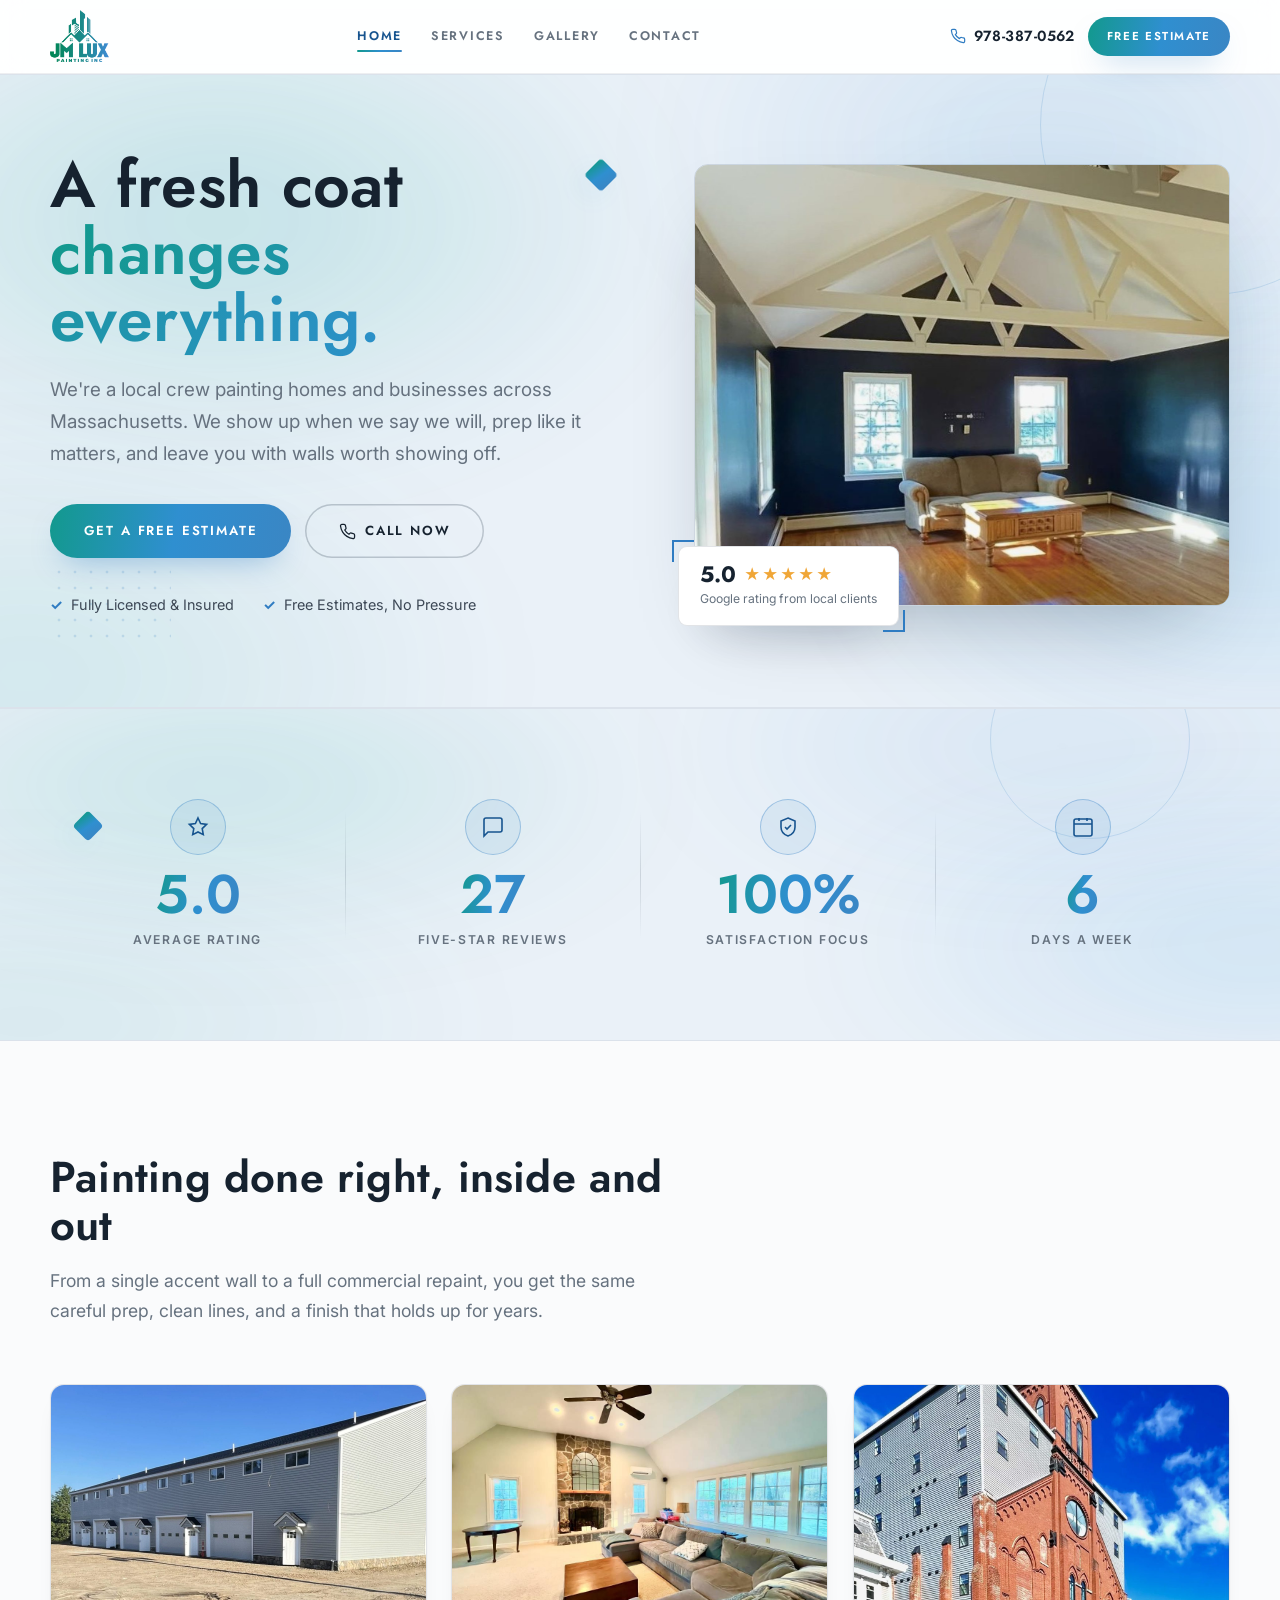
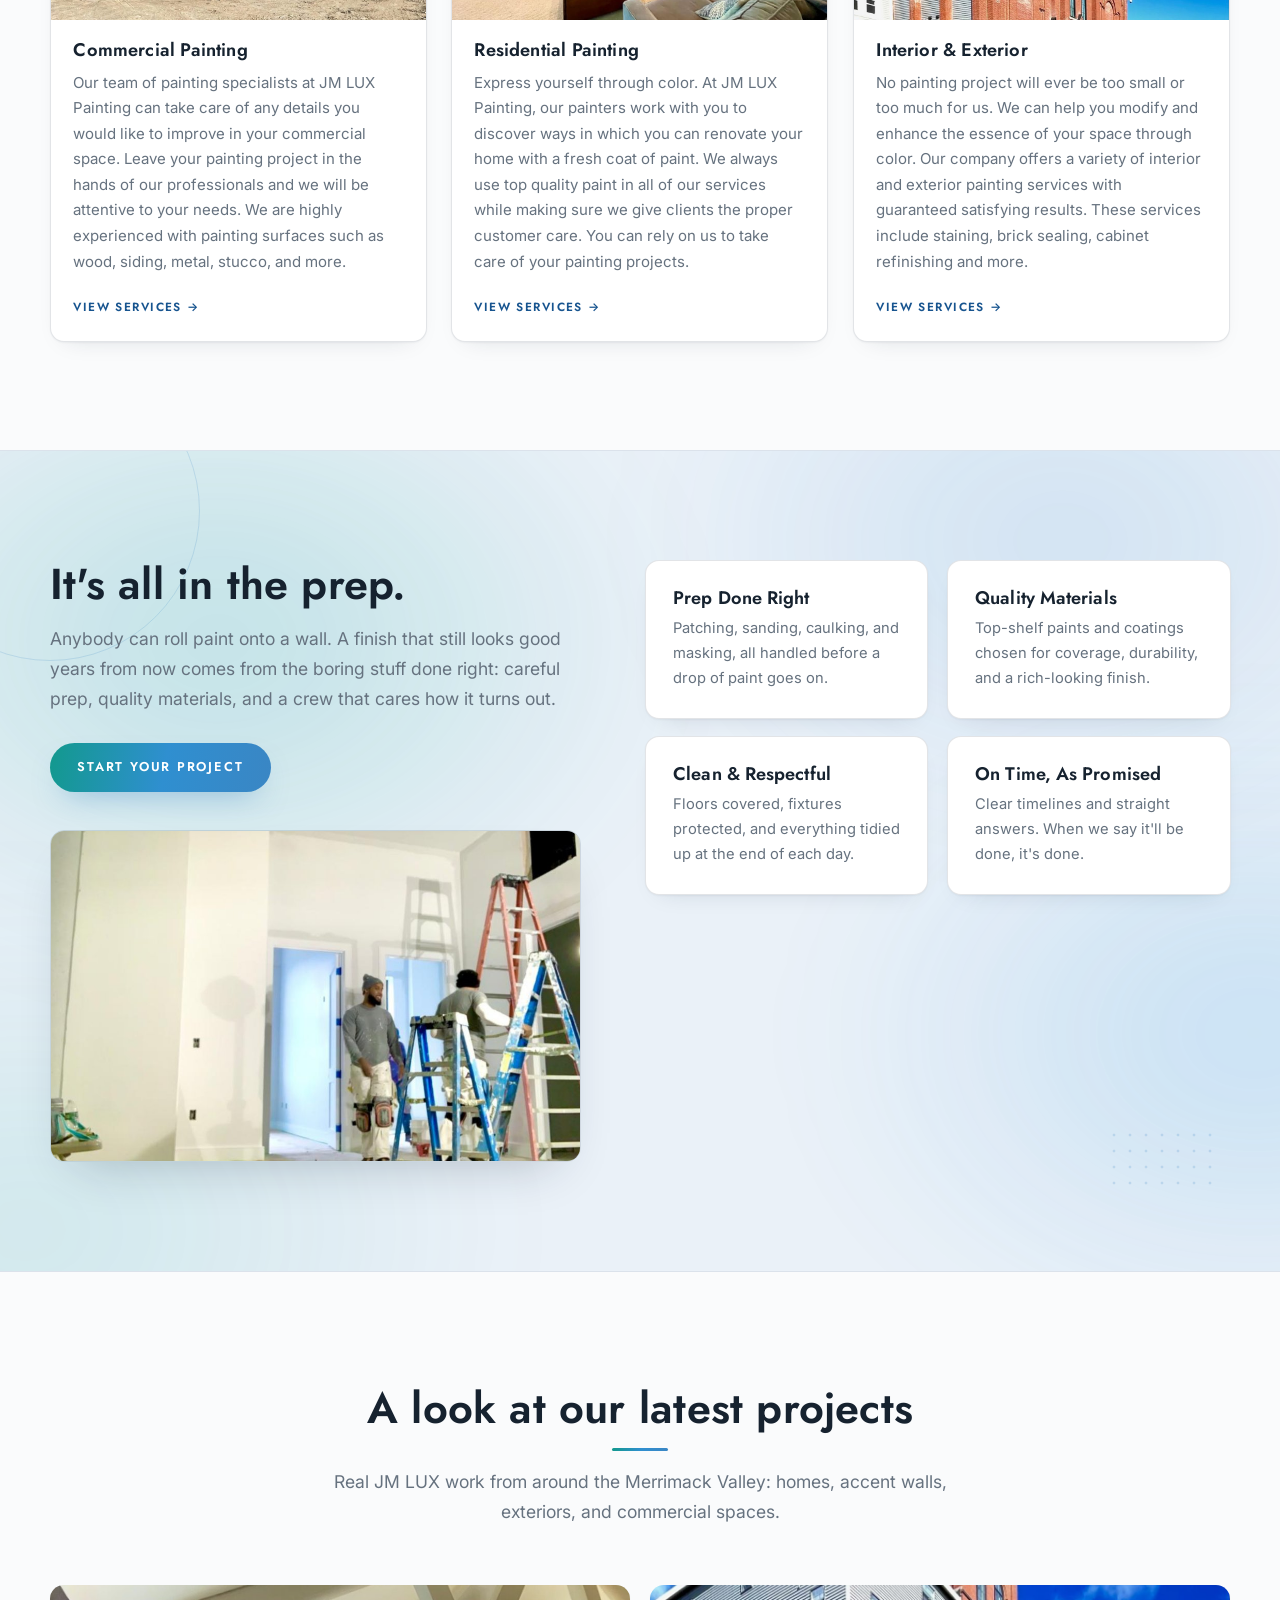
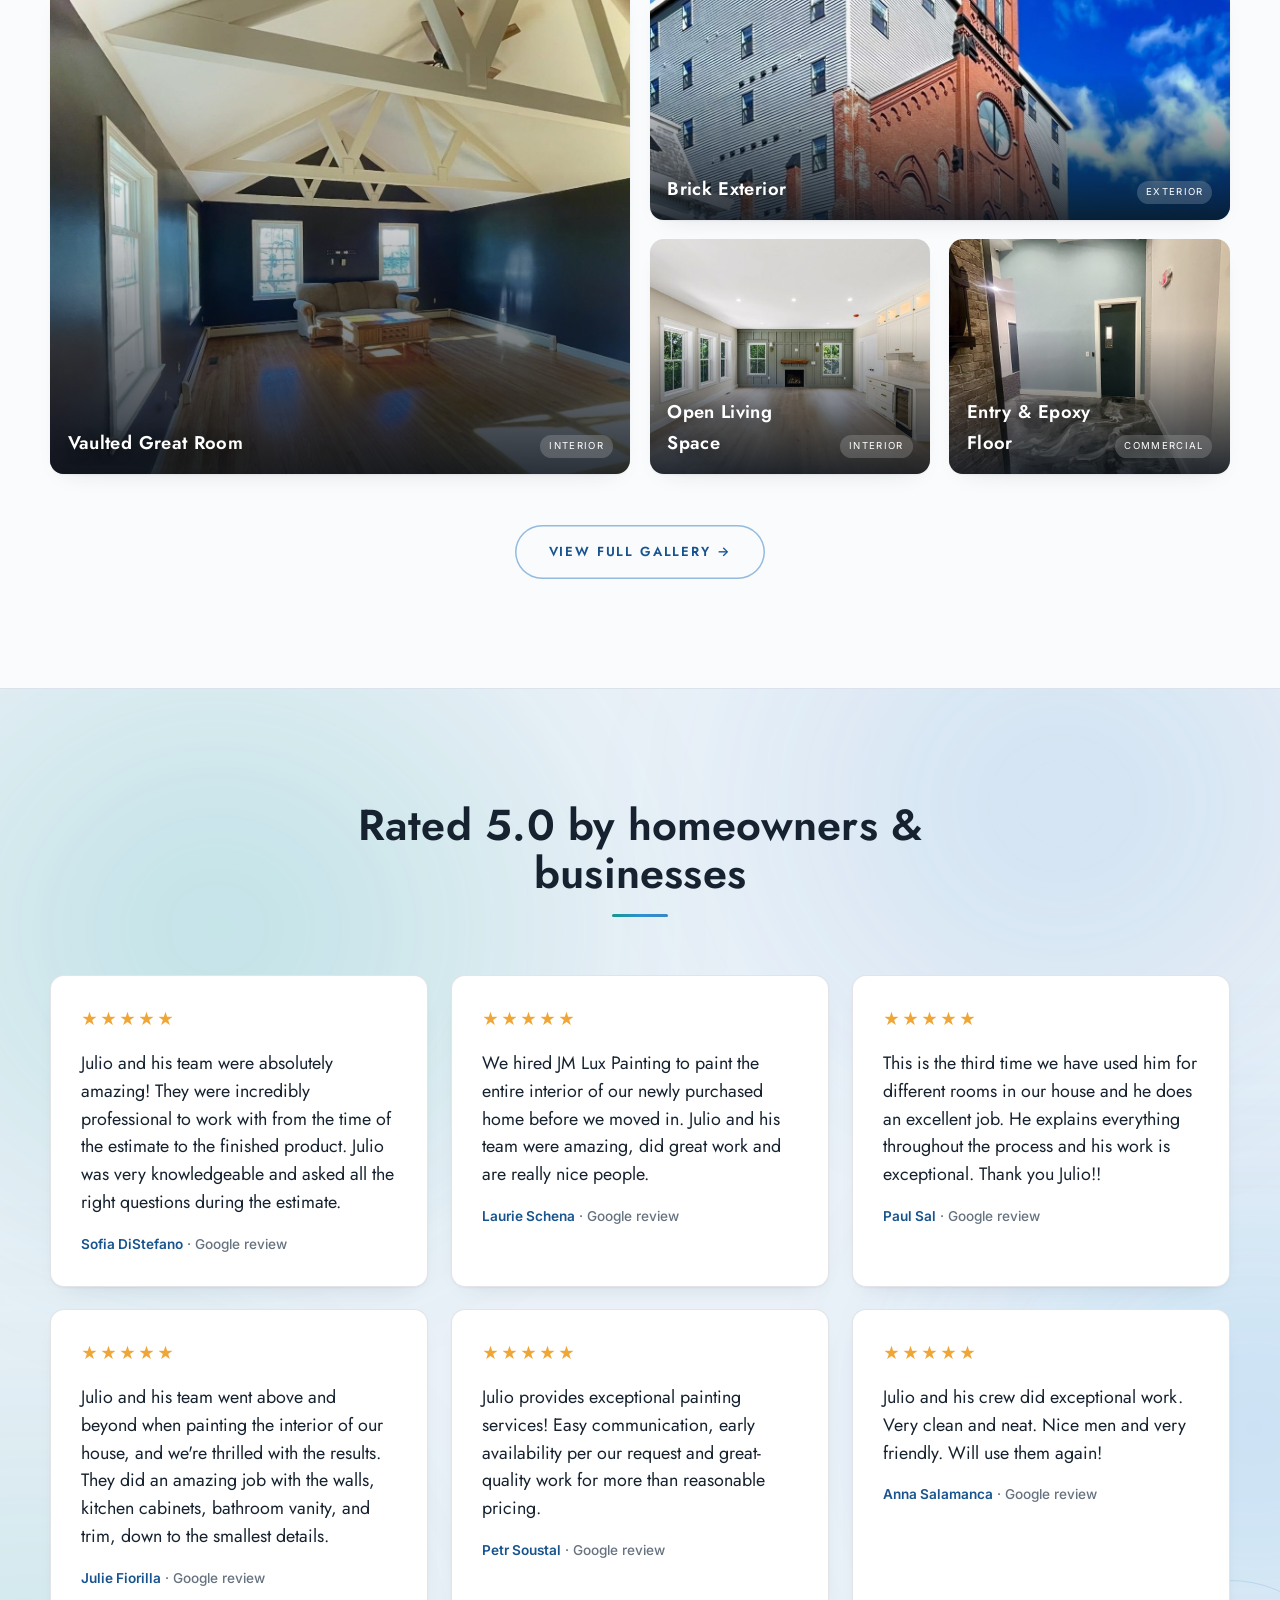
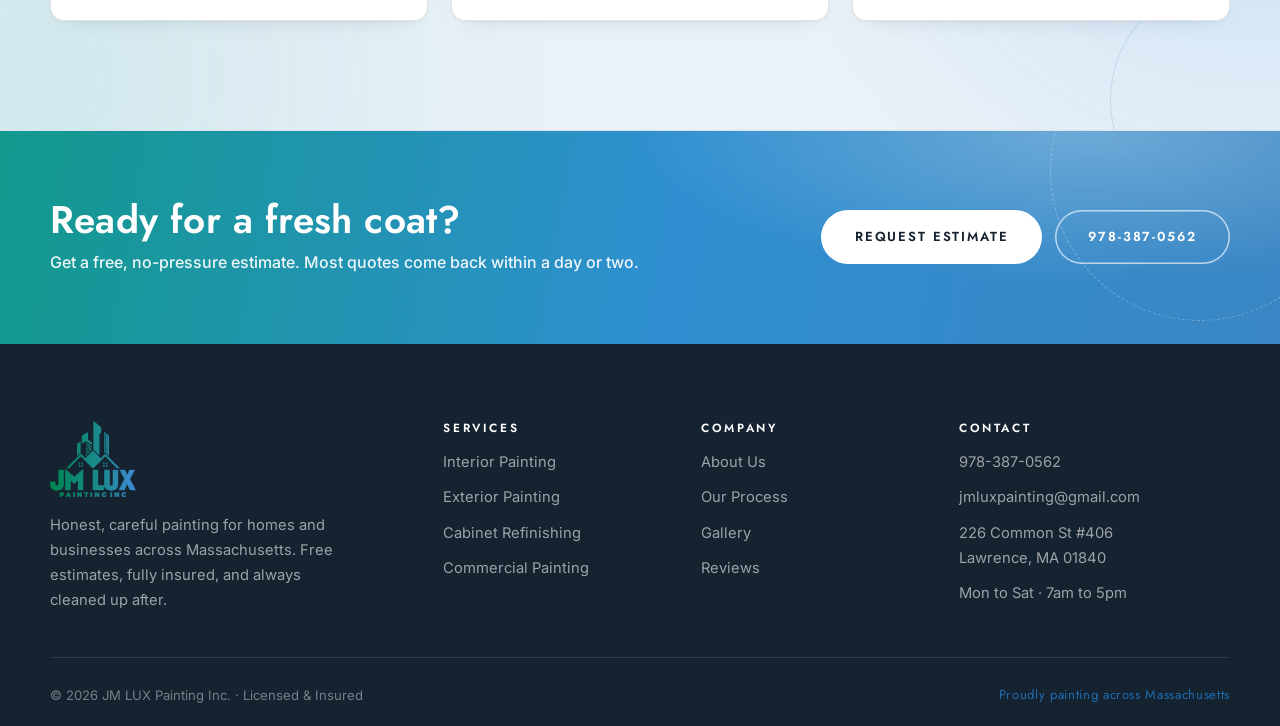
==== index.html @ 8aa1d988 "Polish contact page; round out fields and info Restructure the contact block into a centered section" ====
<!DOCTYPE html>
<html lang="en">
<head>
  <meta charset="UTF-8" />
  <meta name="viewport" content="width=device-width, initial-scale=1.0" />
  <meta name="theme-color" content="#ffffff" />
  <title>JM LUX Painting Inc. | Interior &amp; Exterior Painting in Lawrence, MA</title>
  <meta name="description" content="Interior and exterior painting for homes and businesses across Massachusetts. Careful prep, clean lines, and a finish that lasts. Free estimates: call 978-387-0562." />

  <meta property="og:type" content="website" />
  <meta property="og:title" content="JM LUX Painting Inc. | Painting Done Right, Every Time" />
  <meta property="og:description" content="Residential and commercial painting across Massachusetts. Free estimates, fully insured, and a crew that treats your place like its own." />
  <meta property="og:image" content="assets/img/hero.jpg" />
  <meta property="og:locale" content="en_US" />

  <link rel="icon" href="assets/img/favicon.svg" type="image/svg+xml" />
  <link rel="preconnect" href="https://fonts.googleapis.com" />
  <link rel="preconnect" href="https://fonts.gstatic.com" crossorigin />
  <link href="https://fonts.googleapis.com/css2?family=Jost:ital,wght@0,400;0,500;0,600;0,700;1,500&family=Inter:wght@400;500;600;700&display=swap" rel="stylesheet" />
  <link rel="stylesheet" href="assets/css/styles.css?v=13" />

  <script type="application/ld+json">
  {
    "@context": "https://schema.org",
    "@type": "HousePainter",
    "name": "JM LUX Painting Inc.",
    "image": "https://www.jmluxpainting.com/assets/img/logo.png",
    "telephone": "+1-978-387-0562",
    "email": "jmluxpainting@gmail.com",
    "priceRange": "$$",
    "url": "https://www.jmluxpainting.com/",
    "address": { "@type": "PostalAddress", "streetAddress": "226 Common St #406", "addressLocality": "Lawrence", "addressRegion": "MA", "postalCode": "01840", "addressCountry": "US" },
    "areaServed": { "@type": "State", "name": "Massachusetts" },
    "openingHoursSpecification": [{ "@type": "OpeningHoursSpecification", "dayOfWeek": ["Monday","Tuesday","Wednesday","Thursday","Friday","Saturday"], "opens": "07:00", "closes": "17:00" }],
    "aggregateRating": { "@type": "AggregateRating", "ratingValue": "5.0", "reviewCount": "27" }
  }
  </script>
</head>
<body>
  <a class="skip-link" href="#main">Skip to content</a>


  <!-- ============ HEADER ============ -->
  <header class="site-header" id="top" data-header>
    <div class="container header-inner">
      <a class="brand" href="index.html" aria-label="JM LUX Painting, home">
        <img class="brand-logo" src="assets/img/logo.png" alt="JM LUX Painting Inc. logo" width="884" height="783" />
      </a>

      <nav class="nav" aria-label="Primary">
        <ul class="nav-list" data-nav>
          <li><a href="index.html" aria-current="page">Home</a></li>
          <li><a href="services.html">Services</a></li>
          <li><a href="gallery.html">Gallery</a></li>
          <li><a href="contact.html">Contact</a></li>
        </ul>
      </nav>

      <div class="header-actions">
        <a class="phone-link" href="tel:+19783870562">
          <svg viewBox="0 0 24 24" fill="none" stroke="currentColor" stroke-width="1.8" aria-hidden="true"><path d="M22 16.92v3a2 2 0 0 1-2.18 2 19.79 19.79 0 0 1-8.63-3.07 19.5 19.5 0 0 1-6-6 19.79 19.79 0 0 1-3.07-8.67A2 2 0 0 1 4.11 2h3a2 2 0 0 1 2 1.72c.13.96.36 1.9.7 2.81a2 2 0 0 1-.45 2.11L8.09 9.91a16 16 0 0 0 6 6l1.27-1.27a2 2 0 0 1 2.11-.45c.9.34 1.85.57 2.81.7A2 2 0 0 1 22 16.92z"/></svg>
          <span>978-387-0562</span>
        </a>
        <a class="btn btn-gold btn-sm header-cta" href="contact.html">Free Estimate</a>
        <button class="nav-toggle" data-nav-toggle aria-label="Open menu" aria-expanded="false" aria-controls="mobile-nav">
          <span></span><span></span><span></span>
        </button>
      </div>
    </div>
  </header>

  <div class="mobile-nav" id="mobile-nav" data-mobile-nav hidden>
    <ul>
      <li><a href="index.html" aria-current="page">Home</a></li>
      <li><a href="services.html">Services</a></li>
      <li><a href="gallery.html">Gallery</a></li>
      <li><a href="contact.html">Contact</a></li>
    </ul>
    <a class="btn btn-gold" href="contact.html">Get a Free Estimate</a>
    <a class="phone-link phone-link--lg" href="tel:+19783870562">Call 978-387-0562</a>
  </div>

  <main id="main">
    <!-- ============ HERO ============ -->
    <section class="hero section--ink">
      <span class="geo geo--ring anim-spin" style="width:340px;height:340px;top:-120px;right:-100px" aria-hidden="true"></span>
      <span class="geo geo--diamond anim-floatd" style="width:24px;height:24px;left:46%;top:14%" aria-hidden="true"></span>
      <span class="geo geo--dots anim-float" style="width:120px;height:80px;left:4%;bottom:10%" aria-hidden="true"></span>
      <div class="container">
        <div class="hero-grid">
          <div class="hero-copy">
            <h1 class="hero-title reveal" data-reveal>A fresh coat<br /><span class="accent">changes everything.</span></h1>
            <p class="hero-lead reveal" data-reveal>
              We're a local crew painting homes and businesses across Massachusetts.
              We show up when we say we will, prep like it matters, and leave you with
              walls worth showing off.
            </p>
            <div class="hero-cta reveal" data-reveal>
              <a class="btn btn-gold btn-lg" href="contact.html">Get a Free Estimate</a>
              <a class="btn btn-ghost btn-lg" href="tel:+19783870562">
                <svg viewBox="0 0 24 24" fill="none" stroke="currentColor" stroke-width="1.8" aria-hidden="true"><path d="M22 16.92v3a2 2 0 0 1-2.18 2 19.79 19.79 0 0 1-8.63-3.07 19.5 19.5 0 0 1-6-6 19.79 19.79 0 0 1-3.07-8.67A2 2 0 0 1 4.11 2h3a2 2 0 0 1 2 1.72c.13.96.36 1.9.7 2.81a2 2 0 0 1-.45 2.11L8.09 9.91a16 16 0 0 0 6 6l1.27-1.27a2 2 0 0 1 2.11-.45c.9.34 1.85.57 2.81.7A2 2 0 0 1 22 16.92z"/></svg>
                Call Now
              </a>
            </div>
            <ul class="hero-badges reveal" data-reveal>
              <li><span class="check">✓</span> Fully Licensed &amp; Insured</li>
              <li><span class="check">✓</span> Free Estimates, No Pressure</li>
            </ul>
          </div>
          <div class="hero-media reveal" data-reveal>
            <div class="hero-media-frame">
              <img src="assets/img/hero.jpg" alt="Vaulted great room with deep navy walls and a white beamed ceiling painted by JM LUX" fetchpriority="high" />
            </div>
            <div class="hero-rating">
              <strong>5.0 <span class="stars" aria-label="5 out of 5 stars">★★★★★</span></strong>
              <span>Google rating from local clients</span>
            </div>
          </div>
        </div>
      </div>
    </section>


    <!-- ============ STATS ============ -->
    <section class="stats section--ink" aria-label="JM LUX by the numbers">
      <span class="geo geo--ring anim-spin" style="width:200px;height:200px;top:-70px;right:7%" aria-hidden="true"></span>
      <span class="geo geo--diamond anim-floatd" style="width:22px;height:22px;left:6%;top:32%" aria-hidden="true"></span>
      <div class="container stats-grid">
        <div class="stat">
          <span class="stat-ico" aria-hidden="true"><svg viewBox="0 0 24 24" fill="none" stroke="currentColor" stroke-width="1.6"><path d="m12 3 2.6 5.6 6 .8-4.4 4.2 1.1 6L12 17l-5.3 2.6 1.1-6L3.4 9.4l6-.8z"/></svg></span>
          <span class="stat-num" data-count="5" data-decimals="1">5.0</span>
          <span class="stat-label">Average Rating</span>
        </div>
        <div class="stat">
          <span class="stat-ico" aria-hidden="true"><svg viewBox="0 0 24 24" fill="none" stroke="currentColor" stroke-width="1.6"><path d="M21 15a2 2 0 0 1-2 2H7l-4 4V5a2 2 0 0 1 2-2h14a2 2 0 0 1 2 2z"/></svg></span>
          <span class="stat-num" data-count="27">27</span>
          <span class="stat-label">Five-Star Reviews</span>
        </div>
        <div class="stat">
          <span class="stat-ico" aria-hidden="true"><svg viewBox="0 0 24 24" fill="none" stroke="currentColor" stroke-width="1.6"><path d="M12 3l7 3v6c0 4.5-3 7.6-7 9-4-1.4-7-4.5-7-9V6z"/><path d="m9 12 2 2 4-4"/></svg></span>
          <span class="stat-num" data-count="100" data-suffix="%">100%</span>
          <span class="stat-label">Satisfaction Focus</span>
        </div>
        <div class="stat">
          <span class="stat-ico" aria-hidden="true"><svg viewBox="0 0 24 24" fill="none" stroke="currentColor" stroke-width="1.6"><rect x="3" y="4" width="18" height="17" rx="2"/><path d="M3 9h18M8 3v3M16 3v3"/></svg></span>
          <span class="stat-num" data-count="6">6</span>
          <span class="stat-label">Days a Week</span>
        </div>
      </div>
    </section>

    <!-- ============ WHAT WE DO (teaser) ============ -->
    <section class="section">
      <div class="container">
        <header class="section-head reveal" data-reveal>
          <h2 class="section-title">Painting done right, inside and out</h2>
          <p class="section-sub">From a single accent wall to a full commercial repaint, you get the same careful prep, clean lines, and a finish that holds up for years.</p>
        </header>

        <div class="feature-grid">
          <a class="card service-card reveal" data-reveal href="services.html">
            <div class="svc-media"><img src="assets/img/portfolio/commercial-exterior.jpg" alt="Large commercial building exterior painted by JM LUX" loading="lazy" /></div>
            <div class="svc-body">
              <h3>Commercial Painting</h3>
              <p>Our team of painting specialists at JM LUX Painting can take care of any details you would like to improve in your commercial space. Leave your painting project in the hands of our professionals and we will be attentive to your needs. We are highly experienced with painting surfaces such as wood, siding, metal, stucco, and more.</p>
              <span class="card-link">View Services →</span>
            </div>
          </a>
          <a class="card service-card reveal" data-reveal href="services.html">
            <div class="svc-media"><img src="assets/img/portfolio/stone-fireplace-family-room.jpg" alt="Cozy residential family room with freshly painted walls and ceiling" loading="lazy" /></div>
            <div class="svc-body">
              <h3>Residential Painting</h3>
              <p>Express yourself through color. At JM LUX Painting, our painters work with you to discover ways in which you can renovate your home with a fresh coat of paint. We always use top quality paint in all of our services while making sure we give clients the proper customer care. You can rely on us to take care of your painting projects.</p>
              <span class="card-link">View Services →</span>
            </div>
          </a>
          <a class="card service-card reveal" data-reveal href="services.html">
            <div class="svc-media"><img src="assets/img/portfolio/brick-exterior.jpg" alt="Exterior repaint of a multi-story brick building" loading="lazy" /></div>
            <div class="svc-body">
              <h3>Interior &amp; Exterior</h3>
              <p>No painting project will ever be too small or too much for us. We can help you modify and enhance the essence of your space through color. Our company offers a variety of interior and exterior painting services with guaranteed satisfying results. These services include staining, brick sealing, cabinet refinishing and more.</p>
              <span class="card-link">View Services →</span>
            </div>
          </a>
        </div>
      </div>
    </section>

    <!-- ============ WHY US ============ -->
    <section class="section section--ink" id="why">
      <span class="geo geo--ring anim-spin" style="width:300px;height:300px;top:-90px;left:-100px" aria-hidden="true"></span>
      <span class="geo geo--dots anim-float" style="width:110px;height:70px;right:5%;bottom:9%" aria-hidden="true"></span>
      <div class="container">
        <div class="why-layout">
          <div class="why-intro reveal" data-reveal>
            <h2 class="section-title section-title--light">It's all in the prep.</h2>
            <p class="section-sub section-sub--light">Anybody can roll paint onto a wall. A finish that still looks good years from now comes from the boring stuff done right: careful prep, quality materials, and a crew that cares how it turns out.</p>
            <a class="btn btn-gold" href="contact.html">Start Your Project</a>
            <div class="why-photo"><img src="assets/img/portfolio/crew-prepping.jpg" alt="JM LUX crew on ladders prepping an interior before painting" loading="lazy" /></div>
          </div>
          <ul class="why-grid">
            <li class="why-item reveal" data-reveal><h3>Prep Done Right</h3><p>Patching, sanding, caulking, and masking, all handled before a drop of paint goes on.</p></li>
            <li class="why-item reveal" data-reveal><h3>Quality Materials</h3><p>Top-shelf paints and coatings chosen for coverage, durability, and a rich-looking finish.</p></li>
            <li class="why-item reveal" data-reveal><h3>Clean &amp; Respectful</h3><p>Floors covered, fixtures protected, and everything tidied up at the end of each day.</p></li>
            <li class="why-item reveal" data-reveal><h3>On Time, As Promised</h3><p>Clear timelines and straight answers. When we say it'll be done, it's done.</p></li>
          </ul>
        </div>
      </div>
    </section>

    <!-- ============ RECENT WORK (teaser) ============ -->
    <section class="section">
      <div class="container">
        <header class="section-head section-head--center reveal" data-reveal>
          <h2 class="section-title">A look at our latest projects</h2>
          <p class="section-sub">Real JM LUX work from around the Merrimack Valley: homes, accent walls, exteriors, and commercial spaces.</p>
        </header>

        <div class="work-teaser reveal" data-reveal>
          <a class="work-thumb work-thumb--big" href="gallery.html" aria-label="View the gallery">
            <img src="assets/img/portfolio/navy-vaulted-great-room.jpg" alt="Great room with deep navy walls and a white vaulted, beamed ceiling" loading="lazy" />
            <span class="work-cap"><strong>Vaulted Great Room</strong><span class="tag">Interior</span></span>
          </a>
          <a class="work-thumb work-thumb--wide" href="gallery.html" aria-label="View the gallery">
            <img src="assets/img/portfolio/brick-exterior.jpg" alt="Multi-story brick building exterior" loading="lazy" />
            <span class="work-cap"><strong>Brick Exterior</strong><span class="tag">Exterior</span></span>
          </a>
          <a class="work-thumb" href="gallery.html" aria-label="View the gallery">
            <img src="assets/img/portfolio/open-living-space.jpg" alt="Freshly painted open living space with hardwood floors" loading="lazy" />
            <span class="work-cap"><strong>Open Living Space</strong><span class="tag">Interior</span></span>
          </a>
          <a class="work-thumb" href="gallery.html" aria-label="View the gallery">
            <img src="assets/img/portfolio/epoxy-entry.jpg" alt="Commercial entry with a teal accent wall and metallic epoxy floor" loading="lazy" />
            <span class="work-cap"><strong>Entry &amp; Epoxy Floor</strong><span class="tag">Commercial</span></span>
          </a>
        </div>

        <div class="center-cta reveal" data-reveal>
          <a class="btn btn-dark btn-lg" href="gallery.html">View full gallery →</a>
        </div>
      </div>
    </section>

    <!-- ============ REVIEWS ============ -->
    <section class="section section--ink" id="reviews">
      <span class="geo geo--ring anim-spin" style="width:240px;height:240px;bottom:-90px;right:-70px" aria-hidden="true"></span>
      <div class="container">
        <header class="section-head section-head--center reveal" data-reveal>
          <h2 class="section-title section-title--light">Rated 5.0 by homeowners &amp; businesses</h2>
        </header>
        <div class="grid reviews-grid">
          <figure class="review reveal" data-reveal>
            <div class="stars" aria-label="5 out of 5 stars">★★★★★</div>
            <blockquote>Julio and his team were absolutely amazing! They were incredibly professional to work with from the time of the estimate to the finished product. Julio was very knowledgeable and asked all the right questions during the estimate.</blockquote>
            <figcaption><b>Sofia DiStefano</b> · Google review</figcaption>
          </figure>
          <figure class="review reveal" data-reveal>
            <div class="stars" aria-label="5 out of 5 stars">★★★★★</div>
            <blockquote>We hired JM Lux Painting to paint the entire interior of our newly purchased home before we moved in. Julio and his team were amazing, did great work and are really nice people.</blockquote>
            <figcaption><b>Laurie Schena</b> · Google review</figcaption>
          </figure>
          <figure class="review reveal" data-reveal>
            <div class="stars" aria-label="5 out of 5 stars">★★★★★</div>
            <blockquote>This is the third time we have used him for different rooms in our house and he does an excellent job. He explains everything throughout the process and his work is exceptional. Thank you Julio!!</blockquote>
            <figcaption><b>Paul Sal</b> · Google review</figcaption>
          </figure>
          <figure class="review reveal" data-reveal>
            <div class="stars" aria-label="5 out of 5 stars">★★★★★</div>
            <blockquote>Julio and his team went above and beyond when painting the interior of our house, and we're thrilled with the results. They did an amazing job with the walls, kitchen cabinets, bathroom vanity, and trim, down to the smallest details.</blockquote>
            <figcaption><b>Julie Fiorilla</b> · Google review</figcaption>
          </figure>
          <figure class="review reveal" data-reveal>
            <div class="stars" aria-label="5 out of 5 stars">★★★★★</div>
            <blockquote>Julio provides exceptional painting services! Easy communication, early availability per our request and great-quality work for more than reasonable pricing.</blockquote>
            <figcaption><b>Petr Soustal</b> · Google review</figcaption>
          </figure>
          <figure class="review reveal" data-reveal>
            <div class="stars" aria-label="5 out of 5 stars">★★★★★</div>
            <blockquote>Julio and his crew did exceptional work. Very clean and neat. Nice men and very friendly. Will use them again!</blockquote>
            <figcaption><b>Anna Salamanca</b> · Google review</figcaption>
          </figure>
        </div>
      </div>
    </section>

    <!-- ============ CTA BANNER ============ -->
    <section class="cta-banner">
      <div class="container cta-inner reveal" data-reveal>
        <div>
          <h2>Ready for a fresh coat?</h2>
          <p>Get a free, no-pressure estimate. Most quotes come back within a day or two.</p>
        </div>
        <div class="cta-actions">
          <a class="btn btn-white btn-lg" href="contact.html">Request Estimate</a>
          <a class="btn btn-outline-light btn-lg" href="tel:+19783870562">978-387-0562</a>
        </div>
      </div>
    </section>
  </main>

  <!-- ============ FOOTER ============ -->
  <footer class="site-footer">
    <div class="container footer-grid">
      <div class="footer-brand">
        <img class="footer-logo" src="assets/img/logo.png" alt="JM LUX Painting Inc. logo" width="884" height="783" loading="lazy" />
        <p>Honest, careful painting for homes and businesses across Massachusetts. Free estimates, fully insured, and always cleaned up after.</p>
      </div>
      <div class="footer-col">
        <h4>Services</h4>
        <ul><li><a href="services.html">Interior Painting</a></li><li><a href="services.html">Exterior Painting</a></li><li><a href="services.html">Cabinet Refinishing</a></li><li><a href="services.html">Commercial Painting</a></li></ul>
      </div>
      <div class="footer-col">
        <h4>Company</h4>
        <ul><li><a href="contact.html#about">About Us</a></li><li><a href="services.html#process">Our Process</a></li><li><a href="gallery.html">Gallery</a></li><li><a href="index.html#reviews">Reviews</a></li></ul>
      </div>
      <div class="footer-col">
        <h4>Contact</h4>
        <ul><li><a href="tel:+19783870562">978-387-0562</a></li><li><a href="mailto:jmluxpainting@gmail.com">jmluxpainting@gmail.com</a></li><li>226 Common St #406<br />Lawrence, MA 01840</li><li>Mon to Sat · 7am to 5pm</li></ul>
      </div>
    </div>
    <div class="container footer-bottom">
      <p>© <span data-year>2026</span> JM LUX Painting Inc. · Licensed &amp; Insured</p>
      <p class="footer-credit">Proudly painting across Massachusetts</p>
    </div>
  </footer>

  <a class="back-to-top" href="#top" aria-label="Back to top" data-back-to-top>
    <svg viewBox="0 0 24 24" fill="none" stroke="currentColor" stroke-width="2" aria-hidden="true"><path d="m18 15-6-6-6 6"/></svg>
  </a>

  <script src="assets/js/main.js?v=13" defer></script>
</body>
</html>
---- assets/css/styles.css ----
/* =====================================================================
   JM LUX Painting styles — light theme
   Clean white surfaces, logo-blue accents, soft rounded cards
   Type: Jost (display) · Inter (text)
   ===================================================================== */

:root {
  /* logo blue accent (teal->blue, pulled from the JM LUX logo) */
  --gold:      #2f7cc2;   /* primary accent — readable on white */
  --gold-2:    #1f6cb0;   /* deeper accent for links / icons / hovers */
  --gold-deep: #17548f;
  --gold-grad: linear-gradient(100deg, #12998d 0%, #2f8fd0 52%, #3a86c4 100%);
  --brand-grad: var(--gold-grad);

  /* light surfaces */
  --bg:        #fafbfc;   /* body */
  --bg-2:      #ffffff;   /* cards */
  --bg-deep:   #eaf1f8;   /* tinted feature sections + page-hero */
  --bg-cloud:  #f2f5f9;   /* secondary tint */
  --bg-deepest:#15222f;   /* footer (stays dark to ground the page) */

  --heading:   #16222f;
  --text:      #3d4856;
  --text-soft: #66727f;
  --line:      rgba(20,38,58,.12);
  --line-soft: rgba(20,38,58,.07);

  --maxw: 1180px;
  --gutter: clamp(1.2rem, 4vw, 2.5rem);
  --radius: 14px;
  --radius-sm: 9px;
  --shadow-sm: 0 1px 2px rgba(20,38,58,.05), 0 10px 24px -16px rgba(20,38,58,.18);
  --shadow:    0 24px 50px -28px rgba(20,38,58,.30);
  --shadow-lg: 0 38px 80px -36px rgba(20,38,58,.34);
  --ease: cubic-bezier(.22,.61,.36,1);
  --font-sans: "Inter", system-ui, -apple-system, "Segoe UI", Roboto, sans-serif;
  --font-display: "Jost", "Inter", system-ui, sans-serif;
}

/* ---------- reset ---------- */
*, *::before, *::after { box-sizing: border-box; }
* { margin: 0; }
html { scroll-behavior: smooth; -webkit-text-size-adjust: 100%; overflow-x: clip; color-scheme: light; }
@media (prefers-reduced-motion: reduce) {
  html { scroll-behavior: auto; }
  *, *::before, *::after { animation-duration: .001ms !important; transition-duration: .001ms !important; }
}
body {
  font-family: var(--font-sans);
  color: var(--text);
  background: var(--bg);
  line-height: 1.7;
  font-size: 1rem;
  -webkit-font-smoothing: antialiased;
  text-rendering: optimizeLegibility;
  overflow-x: hidden;
}
img, svg { display: block; max-width: 100%; }
a { color: inherit; text-decoration: none; }
ul { list-style: none; padding: 0; }
button { font: inherit; cursor: pointer; border: none; background: none; }
input, select, textarea { font: inherit; color: inherit; }
::selection { background: var(--gold); color: #fff; }

.container { width: min(100% - 2*var(--gutter), var(--maxw)); margin-inline: auto; }
.container--wide { width: min(100% - 2*var(--gutter), 1480px); margin-inline: auto; }

.skip-link {
  position: absolute; left: 12px; top: -60px; z-index: 999;
  background: var(--gold); color: #fff; padding: .6rem 1rem; border-radius: var(--radius-sm);
  font-weight: 600; transition: top .2s var(--ease);
}
.skip-link:focus { top: 12px; }
:focus-visible { outline: 2px solid var(--gold); outline-offset: 3px; border-radius: 4px; }

/* ---------- typography ---------- */
h1, h2, h3, h4 { font-family: var(--font-display); font-weight: 600; line-height: 1.12; letter-spacing: .005em; color: var(--heading); }
.section-title { font-size: clamp(1.85rem, 3.8vw, 2.7rem); font-weight: 600; }
.section-title--light { color: var(--heading); }
.section-sub { margin-top: 1rem; color: var(--text-soft); font-size: clamp(1rem, 1.5vw, 1.1rem); max-width: 58ch; }
.section-sub--light { color: var(--text-soft); }

.accent { background: var(--gold-grad); -webkit-background-clip: text; background-clip: text; color: transparent; }
.check { color: var(--gold); font-weight: 700; }

.eyebrow { display: inline-block; font-size: .72rem; font-weight: 600; letter-spacing: .26em; text-transform: uppercase; color: var(--gold); margin-bottom: .65rem; }

/* ---------- buttons ---------- */
.btn {
  --btn-bg: var(--heading); --btn-fg: #fff;
  display: inline-flex; align-items: center; justify-content: center; gap: .55rem;
  background: var(--btn-bg); color: var(--btn-fg);
  padding: .85rem 1.7rem; border-radius: 999px;
  font-family: var(--font-display);
  font-weight: 600; font-size: .8rem; letter-spacing: .14em; text-transform: uppercase;
  transition: transform .25s var(--ease), box-shadow .25s var(--ease), filter .25s var(--ease), background .25s var(--ease), color .25s var(--ease);
  white-space: nowrap;
}
.btn svg { width: 17px; height: 17px; }
.btn:hover { transform: translateY(-2px); }
.btn:active { transform: translateY(0); }
.btn-sm { padding: .6rem 1.2rem; font-size: .72rem; }
.btn-lg { padding: 1rem 2.1rem; font-size: .82rem; }
.btn-block { width: 100%; }

.btn-gold { background: var(--gold-grad); --btn-fg: #fff; box-shadow: 0 14px 30px -14px rgba(47,124,194,.5); }
.btn-gold:hover { box-shadow: 0 20px 40px -16px rgba(47,124,194,.6); filter: brightness(1.04); }
.btn-ghost { --btn-bg: transparent; --btn-fg: var(--heading); box-shadow: inset 0 0 0 1.5px rgba(20,38,58,.22); }
.btn-ghost:hover { --btn-bg: rgba(20,38,58,.04); box-shadow: inset 0 0 0 1.5px rgba(20,38,58,.4); }
.btn-dark { --btn-bg: transparent; --btn-fg: var(--gold-deep); box-shadow: inset 0 0 0 1.5px rgba(47,124,194,.5); }
.btn-dark:hover { --btn-bg: rgba(47,124,194,.08); box-shadow: inset 0 0 0 1.5px var(--gold); }
.btn-white { --btn-bg: #fff; --btn-fg: var(--heading); }
.btn-white:hover { box-shadow: 0 16px 36px -18px rgba(0,0,0,.35); }
.btn-outline-light { --btn-bg: transparent; --btn-fg: #fff; box-shadow: inset 0 0 0 1.5px rgba(255,255,255,.65); }
.btn-outline-light:hover { --btn-bg: rgba(255,255,255,.14); }

/* ---------- header ---------- */
.site-header {
  position: sticky; top: 0; z-index: 100;
  background: rgba(255,255,255,.82);
  backdrop-filter: saturate(160%) blur(12px);
  border-bottom: 1px solid var(--line-soft);
  transition: background .35s var(--ease), box-shadow .35s var(--ease);
}
.header-inner { display: flex; align-items: center; justify-content: space-between; gap: 1rem; padding-block: .65rem; }
.site-header.is-stuck {
  background: rgba(255,255,255,.95);
  box-shadow: 0 10px 30px -22px rgba(20,38,58,.5);
}

/* logo lockup */
.brand { display: inline-flex; align-items: center; gap: .6rem; }
.brand-logo { height: 52px; width: auto; transition: height .35s var(--ease); }
.site-header.is-stuck .brand-logo { height: 46px; }

.nav-list { display: flex; gap: .2rem; }
.nav-list a {
  position: relative; display: block; padding: .55rem .8rem;
  font-family: var(--font-display);
  font-weight: 600; font-size: .78rem; letter-spacing: .14em; text-transform: uppercase;
  color: var(--text-soft);
  transition: color .25s var(--ease);
}
.nav-list a:hover { color: var(--heading); }
.nav-list a[aria-current="page"] { color: var(--gold-deep); }
.nav-list a[aria-current="page"]::after { content: ""; position: absolute; left: .8rem; right: .8rem; bottom: .22rem; height: 2px; background: var(--gold-grad); border-radius: 2px; }

.header-actions { display: flex; align-items: center; gap: .8rem; }
.phone-link { display: inline-flex; align-items: center; gap: .5rem; font-family: var(--font-display); font-weight: 600; font-size: .92rem; letter-spacing: .03em; color: var(--heading); transition: color .25s var(--ease); }
.phone-link svg { width: 16px; height: 16px; color: var(--gold); }
.phone-link:hover { color: var(--gold-deep); }

.nav-toggle { display: none; width: 44px; height: 44px; border: 1px solid var(--line); border-radius: var(--radius-sm); position: relative; }
.nav-toggle span { position: absolute; left: 11px; right: 11px; height: 2px; background: var(--heading); border-radius: 2px; transition: transform .3s var(--ease), opacity .2s var(--ease); }
.nav-toggle span:nth-child(1) { top: 14px; }
.nav-toggle span:nth-child(2) { top: 20px; }
.nav-toggle span:nth-child(3) { top: 26px; }
body.menu-open .nav-toggle span:nth-child(1) { transform: translateY(6px) rotate(45deg); }
body.menu-open .nav-toggle span:nth-child(2) { opacity: 0; }
body.menu-open .nav-toggle span:nth-child(3) { transform: translateY(-6px) rotate(-45deg); }

/* ---------- mobile nav ---------- */
.mobile-nav {
  position: fixed; inset: 0; z-index: 90; background: #fff;
  display: flex; flex-direction: column; justify-content: center; gap: 1.4rem;
  padding: 6rem var(--gutter) 3rem; transform: translateY(-100%); transition: transform .4s var(--ease);
}
.mobile-nav[hidden] { display: flex; }
body.menu-open { overflow: hidden; }
body.menu-open .mobile-nav { transform: translateY(0); }
.mobile-nav ul { display: flex; flex-direction: column; gap: .2rem; }
.mobile-nav ul a { font-family: var(--font-display); font-size: 1.55rem; font-weight: 500; letter-spacing: .04em; text-transform: uppercase; color: var(--heading); padding: .55rem 0; border-bottom: 1px solid var(--line-soft); }
.mobile-nav ul a[aria-current="page"] { color: var(--gold-deep); }
.mobile-nav .btn { margin-top: 1rem; }
.phone-link--lg { color: var(--heading); font-size: 1rem; justify-content: center; }
.phone-link--lg svg { display: none; }

/* ---------- hero (split) ---------- */
.hero { position: relative; isolation: isolate; overflow: hidden; padding: clamp(3.5rem, 6vw, 6rem) 0 clamp(4rem, 7vw, 6.5rem); }
.hero > .container { position: relative; z-index: 2; }
.hero-grid { display: grid; grid-template-columns: 1.04fr .96fr; gap: clamp(2.4rem, 5vw, 4.8rem); align-items: center; }
.hero-title { font-size: clamp(2.5rem, 5vw, 4rem); font-weight: 600; line-height: 1.05; color: var(--heading); }
.hero-lead { margin-top: 1.3rem; font-size: clamp(1.04rem, 1.6vw, 1.18rem); color: var(--text-soft); max-width: 50ch; }
.hero-cta { display: flex; flex-wrap: wrap; gap: .9rem; margin-top: 2.1rem; }
.hero-badges { display: flex; flex-wrap: wrap; gap: .8rem 1.8rem; margin-top: 2.2rem; font-size: .9rem; color: var(--text); }
.hero-badges li { display: inline-flex; align-items: center; gap: .5rem; }
.hero-badges .check { color: var(--gold); }
.stars { color: #f0a637; letter-spacing: 2px; }

.hero-media { position: relative; }
.hero-media::before { content: ""; position: absolute; inset: -10%; z-index: -1; background: radial-gradient(55% 55% at 62% 42%, rgba(47,143,208,.22), transparent 70%); filter: blur(44px); }
.hero-media-frame { border-radius: var(--radius); overflow: hidden; border: 1px solid var(--line); box-shadow: var(--shadow-lg); aspect-ratio: 4 / 3.3; }
.hero-media-frame img { width: 100%; height: 100%; object-fit: cover; }
.hero-rating { position: absolute; left: -16px; bottom: -20px; background: #fff; border: 1px solid var(--line); border-radius: var(--radius-sm); padding: .95rem 1.3rem; box-shadow: var(--shadow); display: grid; gap: .15rem; }
.hero-rating::before { content: ""; position: absolute; top: -7px; left: -7px; width: 22px; height: 22px; border-top: 2px solid var(--gold); border-left: 2px solid var(--gold); }
.hero-rating::after { content: ""; position: absolute; bottom: -7px; right: -7px; width: 22px; height: 22px; border-bottom: 2px solid var(--gold); border-right: 2px solid var(--gold); }
.hero-rating strong { font-family: var(--font-display); font-size: 1.4rem; line-height: 1.1; color: var(--heading); display: flex; align-items: center; gap: .5rem; }
.hero-rating .stars { font-size: .98rem; }
.hero-rating > span { font-size: .76rem; color: var(--text-soft); }

/* ---------- section base ---------- */
.section { padding: clamp(4.25rem, 8.5vw, 7rem) 0; }
.section--ink {
  position: relative; isolation: isolate; overflow: hidden;
  background-color: var(--bg-deep);
  border-block: 1px solid var(--line-soft);
  color: var(--text);
}

/* ---------- animated paint-bleed background ----------
   Soft blurred brand-color blobs drifting like paint in water. Kept very
   subtle on the light theme. Transform-only animation, GPU-cheap. */
.section--ink::before, .section--ink::after,
.page-hero::before, .page-hero::after {
  content: ""; position: absolute; inset: -25%; z-index: -1;
  background-repeat: no-repeat; pointer-events: none;
  filter: blur(72px) saturate(120%);
  will-change: transform;
}
.section--ink::before, .page-hero::before {
  background:
    radial-gradient(38% 42% at 28% 32%, rgba(17,154,144,.28), transparent 64%),
    radial-gradient(36% 40% at 82% 64%, rgba(47,143,208,.26), transparent 64%);
  opacity: .7;
  animation: paint-a 34s ease-in-out infinite alternate;
}
.section--ink::after, .page-hero::after {
  background:
    radial-gradient(34% 38% at 72% 24%, rgba(58,134,196,.24), transparent 64%),
    radial-gradient(40% 44% at 18% 80%, rgba(17,154,144,.2), transparent 64%);
  opacity: .6;
  animation: paint-b 46s ease-in-out infinite alternate;
}
@keyframes paint-a {
  0%   { transform: translate3d(-3%, -2%, 0) scale(1.05) rotate(0deg); }
  100% { transform: translate3d(4%, 3%, 0) scale(1.2) rotate(9deg); }
}
@keyframes paint-b {
  0%   { transform: translate3d(3%, 2%, 0) scale(1.14) rotate(0deg); }
  100% { transform: translate3d(-4%, -3%, 0) scale(1.03) rotate(-11deg); }
}
@media (prefers-reduced-motion: reduce) {
  .section--ink::before, .section--ink::after,
  .page-hero::before, .page-hero::after { animation: none; }
}
.section--cloud { background: var(--bg-cloud); border-block: 1px solid var(--line-soft); }
.section-head { max-width: 640px; margin-bottom: clamp(2.6rem, 5vw, 3.6rem); }
.section-head .section-title { margin-top: .2rem; }
.section-head--center { margin-inline: auto; text-align: center; }
.section-head--center .section-sub { margin-inline: auto; }

/* ---------- cards / grids ---------- */
.grid { display: grid; gap: 1.4rem; }
.card { background: var(--bg-2); border: 1px solid var(--line); border-radius: var(--radius); padding: 1.7rem; box-shadow: var(--shadow-sm); transition: transform .3s var(--ease), box-shadow .3s var(--ease), border-color .3s var(--ease); }

.services-grid { grid-template-columns: repeat(4, 1fr); }
.feature-grid { display: grid; grid-template-columns: repeat(3, 1fr); gap: 1.5rem; }
.service-card { display: flex; flex-direction: column; padding: 0; }
.service-card:hover { transform: translateY(-6px); box-shadow: var(--shadow); border-color: rgba(47,124,194,.4); }
.svc-media { aspect-ratio: 16 / 10; overflow: hidden; flex: none; }
.svc-media img { width: 100%; height: 100%; object-fit: cover; transition: transform .6s var(--ease); }
.service-card:hover .svc-media img { transform: scale(1.07); }
.svc-body { padding: 1.3rem 1.4rem 1.5rem; display: flex; flex-direction: column; gap: .55rem; flex: 1; }
.card-link { margin-top: auto; padding-top: .85rem; color: var(--gold-deep); font-family: var(--font-display); font-weight: 600; font-size: .74rem; letter-spacing: .12em; text-transform: uppercase; transition: color .25s var(--ease); }
.service-card:hover .card-link { color: var(--gold); }
.service-card h3 { font-size: 1.14rem; letter-spacing: .01em; }
.service-card p { color: var(--text-soft); font-size: .94rem; }
.service-card--cta { background: linear-gradient(160deg, rgba(47,124,194,.12), rgba(47,124,194,.03)); border: 1px solid rgba(47,124,194,.4); justify-content: center; padding: 1.7rem; gap: .55rem; }
.service-card--cta h3 { color: var(--heading); }
.service-card--cta p { color: var(--text-soft); }
.card-arrow { margin-top: auto; color: var(--gold-deep); font-family: var(--font-display); font-weight: 600; font-size: .82rem; letter-spacing: .12em; text-transform: uppercase; }
.service-card--cta:hover { transform: translateY(-6px); box-shadow: var(--shadow); border-color: var(--gold); }

/* ---------- why us ---------- */
.why-layout { display: grid; grid-template-columns: 1fr 1.1fr; gap: clamp(2.2rem, 5vw, 4.5rem); align-items: start; }
.why-intro .btn { margin-top: 1.8rem; }
.why-grid { display: grid; grid-template-columns: 1fr 1fr; gap: 1.1rem; }
.why-item { background: var(--bg-2); border: 1px solid var(--line); border-radius: var(--radius); padding: 1.7rem; box-shadow: var(--shadow-sm); transition: transform .3s var(--ease), box-shadow .3s var(--ease); }
.why-item:hover { transform: translateY(-4px); box-shadow: var(--shadow); }
.why-item h3 { color: var(--heading); font-size: 1.14rem; margin: 0 0 .45rem; }
.why-item p { color: var(--text-soft); font-size: .92rem; }

/* ---------- about ---------- */
.about-layout { display: grid; grid-template-columns: .95fr 1.05fr; gap: clamp(2.2rem, 5vw, 4.5rem); align-items: center; }
.about-visual { position: relative; }
.about-frame { border-radius: var(--radius); overflow: hidden; box-shadow: var(--shadow-lg); border: 1px solid var(--line); aspect-ratio: 4/3.4; }
.about-frame img { width: 100%; height: 100%; object-fit: cover; }
.about-badge { position: absolute; right: -16px; bottom: -20px; background: #fff; border: 1px solid var(--line); border-radius: var(--radius-sm); padding: 1.1rem 1.5rem; box-shadow: var(--shadow); display: grid; gap: .15rem; }
.about-badge::before { content: ""; position: absolute; top: -7px; left: -7px; width: 24px; height: 24px; border-top: 2px solid var(--gold); border-left: 2px solid var(--gold); }
.about-badge::after { content: ""; position: absolute; bottom: -7px; right: -7px; width: 24px; height: 24px; border-bottom: 2px solid var(--gold); border-right: 2px solid var(--gold); }
.about-badge strong { font-family: var(--font-display); font-size: 1.9rem; line-height: 1; color: var(--gold-deep); }
.about-badge span { font-size: .76rem; color: var(--text-soft); }
.about-copy p { color: var(--text-soft); margin-top: 1rem; }
.about-points { display: grid; grid-template-columns: 1fr 1fr; gap: .6rem 1.2rem; margin-top: 1.7rem; }
.about-points li { display: flex; align-items: center; gap: .55rem; font-size: .95rem; font-weight: 500; color: var(--text); }

/* ---------- process ---------- */
.process { display: grid; grid-template-columns: repeat(4, 1fr); gap: 1.4rem; }
.process-step { position: relative; background: var(--bg-2); border: 1px solid var(--line); border-radius: var(--radius); padding: 1.6rem 1.5rem; box-shadow: var(--shadow-sm); }
.process-step::before { content: ""; position: absolute; top: 0; left: 1.5rem; right: 1.5rem; height: 3px; background: var(--line); border-radius: 3px; }
.process-step:first-child::before { background: var(--gold-grad); }
.process-num { display: grid; place-items: center; width: 46px; height: 46px; border-radius: 50%; background: rgba(47,124,194,.08); border: 1px solid rgba(47,124,194,.4); color: var(--gold-deep); font-family: var(--font-display); font-weight: 600; font-size: 1.15rem; margin-bottom: 1rem; }
.process-step h3 { font-size: 1.14rem; }
.process-step p { color: var(--text-soft); font-size: .93rem; margin-top: .45rem; }
.process-feature { margin: 0 auto clamp(2.4rem, 4vw, 3.4rem); max-width: 960px; border-radius: var(--radius); overflow: hidden; border: 1px solid var(--line); box-shadow: var(--shadow); aspect-ratio: 12 / 5; }
.process-feature img { width: 100%; height: 100%; object-fit: cover; }

/* prep photo in the home why section */
.why-photo { margin-top: clamp(1.8rem, 3vw, 2.4rem); border-radius: var(--radius); overflow: hidden; border: 1px solid var(--line); box-shadow: var(--shadow); aspect-ratio: 16 / 10; }
.why-photo img { width: 100%; height: 100%; object-fit: cover; }

/* ---------- gallery ---------- */
.gallery { display: grid; grid-template-columns: repeat(4, 1fr); grid-auto-rows: 300px; gap: 1.2rem; grid-auto-flow: dense; }
.shot { position: relative; border-radius: var(--radius); overflow: hidden; box-shadow: var(--shadow-sm); cursor: pointer; background: var(--bg-cloud); transition: transform .35s var(--ease), box-shadow .35s var(--ease), opacity .4s var(--ease); }
.shot img { width: 100%; height: 100%; object-fit: cover; transition: transform .6s var(--ease); }
.shot::after { content: ""; position: absolute; inset: 0; background: linear-gradient(180deg, transparent 32%, rgba(8,16,26,.42) 68%, rgba(8,16,26,.86)); opacity: .92; transition: opacity .35s var(--ease); }
.shot-cap { position: absolute; left: 1.2rem; right: 1.2rem; bottom: 1.1rem; z-index: 2; color: #fff; display: flex; align-items: flex-end; justify-content: space-between; gap: .6rem; transition: transform .35s var(--ease); }
.shot-cap strong { font-family: var(--font-display); font-size: 1.2rem; font-weight: 600; letter-spacing: .02em; text-shadow: 0 2px 14px rgba(0,0,0,.55); }
.shot-cap .tag { font-size: .6rem; text-transform: uppercase; letter-spacing: .14em; background: rgba(255,255,255,.18); backdrop-filter: blur(4px); padding: .22rem .55rem; border-radius: 999px; color: #fff; }
.shot .zoom { position: absolute; top: .8rem; right: .8rem; z-index: 2; width: 36px; height: 36px; display: grid; place-items: center; border-radius: 50%; background: rgba(255,255,255,.22); backdrop-filter: blur(6px); color: #fff; opacity: 0; transform: scale(.8); transition: all .3s var(--ease); }
.shot .zoom svg { width: 18px; height: 18px; }
.shot:hover { transform: translateY(-6px); box-shadow: 0 30px 56px -26px rgba(20,38,58,.5), 0 0 0 1px rgba(47,124,194,.4); }
.shot:hover img { transform: scale(1.06); }
.shot:hover::after { opacity: 1; }
.shot:hover .shot-cap { transform: translateY(0); }
.shot:hover .zoom { opacity: 1; transform: scale(1); }
.shot.big { grid-column: span 2; grid-row: span 2; }
.shot.tall { grid-row: span 2; }
.shot.wide { grid-column: span 2; }
.shot[hidden] { display: none; }

/* ---------- lightbox ---------- */
.lightbox { position: fixed; inset: 0; z-index: 200; display: grid; place-items: center; padding: clamp(1rem, 4vw, 3rem); background: rgba(8,14,22,.9); backdrop-filter: blur(6px); opacity: 0; visibility: hidden; transition: opacity .3s var(--ease), visibility .3s; }
.lightbox.is-open { opacity: 1; visibility: visible; }
.lb-stage { position: relative; max-width: 1100px; width: 100%; display: flex; flex-direction: column; align-items: center; gap: .9rem; }
.lb-img { max-width: 100%; max-height: 84vh; border-radius: var(--radius); box-shadow: var(--shadow-lg); transform: scale(.96); transition: transform .3s var(--ease); }
.lightbox.is-open .lb-img { transform: scale(1); }
.lb-cap { color: rgba(255,255,255,.85); font-size: .9rem; font-family: var(--font-display); letter-spacing: .04em; }
.lb-btn { position: absolute; top: 50%; transform: translateY(-50%); width: 52px; height: 52px; display: grid; place-items: center; border-radius: 50%; background: rgba(255,255,255,.14); color: #fff; transition: background .25s var(--ease), color .25s var(--ease); }
.lb-btn:hover { background: var(--gold); color: #fff; }
.lb-btn svg { width: 26px; height: 26px; }
.lb-prev { left: -4px; } .lb-next { right: -4px; }
.lb-close { position: fixed; top: 1.2rem; right: 1.2rem; width: 48px; height: 48px; display: grid; place-items: center; border-radius: 50%; background: rgba(255,255,255,.14); color: #fff; transition: background .25s var(--ease), color .25s var(--ease); }
.lb-close:hover { background: var(--gold); color: #fff; }
.lb-close svg { width: 24px; height: 24px; }
@media (max-width: 640px) { .lb-prev { left: 2px; } .lb-next { right: 2px; } .lb-btn { width: 42px; height: 42px; } }

/* ---------- reviews ---------- */
.reviews-grid { grid-template-columns: repeat(3, 1fr); }
.review { background: var(--bg-2); border: 1px solid var(--line); border-radius: var(--radius); padding: 1.9rem; display: grid; gap: 1rem; align-content: start; box-shadow: var(--shadow-sm); transition: transform .3s var(--ease), box-shadow .3s var(--ease); }
.review:hover { transform: translateY(-4px); box-shadow: var(--shadow); }
.review .stars { font-size: 1.02rem; }
.review blockquote { font-family: var(--font-display); font-size: 1.12rem; line-height: 1.55; color: var(--heading); font-weight: 400; }
.review figcaption { color: var(--text-soft); font-size: .85rem; font-weight: 500; }
.review figcaption b { color: var(--gold-deep); font-weight: 600; }

/* ---------- cta banner ---------- */
.cta-banner { background: var(--gold-grad); color: #fff; position: relative; overflow: hidden; }
.cta-banner::after { content: ""; position: absolute; inset: 0; background: radial-gradient(60% 120% at 85% 0%, rgba(255,255,255,.28), transparent 60%); pointer-events: none; }
.cta-inner { position: relative; display: flex; flex-wrap: wrap; align-items: center; justify-content: space-between; gap: 1.6rem; padding-block: clamp(2.8rem, 6vw, 4.2rem); }
.cta-inner h2 { font-size: clamp(1.7rem, 3.2vw, 2.4rem); color: #fff; }
.cta-inner p { margin-top: .5rem; color: rgba(255,255,255,.92); font-weight: 500; }
.cta-actions { display: flex; flex-wrap: wrap; gap: .8rem; }

/* ---------- contact ---------- */
.contact-layout { display: grid; grid-template-columns: .92fr 1.08fr; gap: clamp(1.4rem, 3vw, 2rem); align-items: start; }
.contact-info { padding: clamp(1.7rem, 3vw, 2.3rem); }
.contact-list { display: grid; gap: 1.25rem; }
.contact-list li { display: flex; gap: .9rem; align-items: flex-start; }
.ci-ico { display: grid; place-items: center; width: 46px; height: 46px; flex: none; border-radius: 50%; background: rgba(47,124,194,.08); color: var(--gold-deep); border: 1px solid rgba(47,124,194,.35); }
.ci-ico svg { width: 20px; height: 20px; }
.ci-label { display: block; font-size: .66rem; text-transform: uppercase; letter-spacing: .2em; color: var(--gold-deep); font-weight: 600; }
.contact-list a, .contact-list div > span:last-child { font-weight: 500; color: var(--text); }
.contact-list a:hover { color: var(--gold-deep); }

.contact-social { margin-top: 1.7rem; padding-top: 1.6rem; border-top: 1px solid var(--line-soft); }
.contact-social .ci-label { margin-bottom: .75rem; }
.social-row { display: flex; gap: .7rem; }
.social-link { display: grid; place-items: center; width: 44px; height: 44px; border-radius: var(--radius-sm); background: var(--bg-cloud); border: 1px solid var(--line); color: var(--heading); transition: transform .25s var(--ease), background .25s var(--ease), color .25s var(--ease), border-color .25s var(--ease); }
.social-link svg { width: 20px; height: 20px; }
.social-link:hover { transform: translateY(-3px); background: var(--gold); color: #fff; border-color: transparent; }

.contact-form { display: grid; gap: 1.1rem; padding: clamp(1.6rem, 3vw, 2.3rem); background: var(--bg-2); border: 1px solid var(--line); border-radius: var(--radius); box-shadow: var(--shadow-sm); }
.field { display: grid; gap: .45rem; }
.field-row { display: grid; grid-template-columns: 1fr 1fr; gap: 1rem; }
.field label { font-size: .68rem; font-weight: 600; letter-spacing: .16em; text-transform: uppercase; color: var(--text-soft); }
.field input, .field select, .field textarea { width: 100%; padding: .85rem .95rem; border-radius: var(--radius-sm); background: #fff; border: 1px solid var(--line); color: var(--text); transition: border-color .2s var(--ease), box-shadow .2s var(--ease), background .2s var(--ease); }
.field textarea { resize: vertical; min-height: 120px; }
.field input:focus, .field select:focus, .field textarea:focus { outline: none; border-color: var(--gold); background: #fff; box-shadow: 0 0 0 3px rgba(47,124,194,.14); }
.field input::placeholder, .field textarea::placeholder { color: #98a3b0; }
.form-note { font-size: .82rem; color: var(--text-soft); text-align: center; }
.form-note.is-success { color: #2e8b57; font-weight: 600; }
.form-note.is-error { color: #c2412b; font-weight: 600; }

/* ---------- footer (dark, anchors the page) ---------- */
.site-footer { background: var(--bg-deepest); color: rgba(255,255,255,.58); padding-top: clamp(3.2rem, 6vw, 4.8rem); }
.footer-grid { display: grid; grid-template-columns: 1.6fr 1fr 1fr 1.2fr; gap: 2rem; padding-bottom: 2.8rem; }
.footer-logo { height: 76px; width: auto; margin-bottom: 1rem; }
.footer-brand p { font-size: .92rem; max-width: 34ch; }
.footer-col h4 { color: #fff; font-family: var(--font-display); font-size: .74rem; font-weight: 600; text-transform: uppercase; letter-spacing: .22em; margin-bottom: 1rem; }
.footer-col ul { display: grid; gap: .65rem; font-size: .92rem; }
.footer-col a:hover { color: var(--gold-2); }
.footer-bottom { display: flex; flex-wrap: wrap; justify-content: space-between; gap: .6rem; padding: 1.6rem 0; border-top: 1px solid rgba(255,255,255,.1); font-size: .82rem; color: rgba(255,255,255,.42); }
.footer-credit { color: var(--gold-2); font-family: var(--font-display); letter-spacing: .05em; }

/* ---------- back to top ---------- */
.back-to-top { position: fixed; right: 22px; bottom: 22px; z-index: 80; width: 48px; height: 48px; display: grid; place-items: center; border-radius: 50%; background: var(--gold-grad); color: #fff; box-shadow: var(--shadow); opacity: 0; visibility: hidden; transform: translateY(12px); transition: opacity .3s var(--ease), transform .3s var(--ease), visibility .3s, filter .25s; }
.back-to-top svg { width: 22px; height: 22px; }
.back-to-top.is-visible { opacity: 1; visibility: visible; transform: translateY(0); }
.back-to-top:hover { filter: brightness(1.06); }

/* ---------- reveal ----------
   Pure-CSS entrance animation, gated behind .js so content is never hidden. */
.reveal { will-change: opacity, transform; }
.js .reveal { animation: reveal-in .7s var(--ease) both; }
@keyframes reveal-in { from { opacity: 0; transform: translateY(20px); } to { opacity: 1; transform: none; } }
@media (prefers-reduced-motion: reduce) { .js .reveal { animation: none; } }

/* ---------- inner-page hero ---------- */
.page-hero {
  position: relative; isolation: isolate; overflow: hidden;
  background-color: var(--bg-deep);
  border-bottom: 1px solid var(--line-soft);
  padding: clamp(3.5rem, 7vw, 5.5rem) 0 clamp(3rem, 6vw, 4.5rem);
}
.page-hero h1 { font-size: clamp(2.3rem, 5vw, 3.5rem); color: var(--heading); line-height: 1.06; }
.page-hero .lead { margin-top: 1.1rem; color: var(--text-soft); max-width: 60ch; font-size: clamp(1rem, 1.6vw, 1.14rem); }
.crumbs { display: flex; align-items: center; gap: .55rem; font-family: var(--font-display); font-size: .72rem; font-weight: 500; letter-spacing: .18em; text-transform: uppercase; color: var(--text-soft); margin-bottom: 1.2rem; }
.crumbs a:hover { color: var(--gold-deep); }
.crumbs span[aria-hidden] { color: rgba(20,38,58,.3); }

/* ---------- work teaser mosaic (home) ---------- */
.work-teaser { display: grid; grid-template-columns: repeat(4, 1fr); grid-auto-rows: 235px; gap: 1.2rem; }
.work-thumb { position: relative; display: block; border-radius: var(--radius); overflow: hidden; box-shadow: var(--shadow-sm); background: var(--bg-cloud); transition: transform .35s var(--ease), box-shadow .35s var(--ease); }
.work-thumb--big { grid-column: span 2; grid-row: span 2; }
.work-thumb--wide { grid-column: span 2; }
.work-thumb img { width: 100%; height: 100%; object-fit: cover; transition: transform .6s var(--ease); }
.work-thumb::after { content: ""; position: absolute; inset: 0; background: linear-gradient(180deg, transparent 38%, rgba(8,16,26,.5) 72%, rgba(8,16,26,.86)); }
.work-cap { position: absolute; left: 1.1rem; right: 1.1rem; bottom: 1rem; z-index: 2; display: flex; align-items: flex-end; justify-content: space-between; gap: .6rem; color: #fff; }
.work-cap strong { font-family: var(--font-display); font-size: 1.15rem; font-weight: 600; letter-spacing: .02em; text-shadow: 0 2px 14px rgba(0,0,0,.55); }
.work-cap .tag { font-size: .6rem; text-transform: uppercase; letter-spacing: .14em; background: rgba(255,255,255,.18); backdrop-filter: blur(4px); padding: .22rem .55rem; border-radius: 999px; color: #fff; }
.work-thumb:hover { transform: translateY(-6px); box-shadow: 0 30px 56px -26px rgba(20,38,58,.5), 0 0 0 1px rgba(47,124,194,.4); }
.work-thumb:hover img { transform: scale(1.06); }

/* ---------- centered cta row ---------- */
.center-cta { text-align: center; margin-top: clamp(2.2rem, 4vw, 3.2rem); }

/* =====================================================================
   delight: geometric shapes, micro-interactions, motion
   ===================================================================== */

/* ---- geometric decorations (decorative only, aria-hidden) ---- */
.geo { position: absolute; z-index: 1; pointer-events: none; }
.geo--ring { border: 1.5px solid rgba(47,124,194,.16); border-radius: 50%; }
.geo--ring2 { border: 1.5px solid rgba(47,124,194,.12); border-radius: 50%; box-shadow: inset 0 0 0 12px rgba(47,124,194,.04); }
.geo--dots { background-image: radial-gradient(rgba(47,124,194,.22) 1.5px, transparent 1.6px); background-size: 16px 16px; opacity: .8; }
.geo--diamond { background: var(--gold-grad); border-radius: 4px; transform: rotate(45deg); box-shadow: 0 12px 28px -8px rgba(47,143,208,.45); }
.geo--tri { width: 0 !important; height: 0 !important; border-left: 15px solid transparent; border-right: 15px solid transparent; border-bottom: 26px solid rgba(47,124,194,.16); }

@keyframes float-y { 0%,100% { transform: translateY(0); } 50% { transform: translateY(-20px); } }
@keyframes float-yd { 0%,100% { transform: translateY(0) rotate(45deg); } 50% { transform: translateY(-16px) rotate(45deg); } }
@keyframes spin { to { transform: rotate(360deg); } }
.anim-float { animation: float-y 9s var(--ease) infinite; }
.anim-floatd { animation: float-yd 8s var(--ease) infinite; }
.anim-spin { animation: spin 40s linear infinite; }
@media (prefers-reduced-motion: reduce) { .geo { animation: none !important; } }

/* keep real content above the decorations */
.section > .container, .stats > .container, .page-hero > .container,
.cta-inner, .hero > .container { position: relative; z-index: 2; }

/* ---- button gloss sweep ---- */
.btn { position: relative; overflow: hidden; }
.btn::after {
  content: ""; position: absolute; top: 0; left: -130%; width: 55%; height: 100%; z-index: 0;
  background: linear-gradient(100deg, transparent, rgba(255,255,255,.35), transparent);
  transform: skewX(-20deg); pointer-events: none;
}
.btn:hover::after { animation: btn-sheen .85s var(--ease); }
@keyframes btn-sheen { from { left: -130%; } to { left: 150%; } }

/* ---- service card flourish ---- */
.service-card { position: relative; overflow: hidden; }
.service-card::before {
  content: ""; position: absolute; top: 0; left: 0; right: 0; height: 3px; z-index: 3;
  background: var(--gold-grad); transform: scaleX(0); transform-origin: left;
  transition: transform .45s var(--ease);
}
.service-card:hover::before { transform: scaleX(1); }

/* ---- hero / heading accent shimmer ---- */
.hero-title .accent, .page-hero h1 .accent { background-size: 220% auto; animation: shimmer 7s linear infinite; }
@keyframes shimmer { to { background-position: 220% center; } }
@media (prefers-reduced-motion: reduce) { .hero-title .accent, .page-hero h1 .accent { animation: none; } }

/* ---- stats band ---- */
.stats { position: relative; overflow: hidden; padding: clamp(3.2rem, 6vw, 4.8rem) 0; }
.stats-grid { display: grid; grid-template-columns: repeat(4, 1fr); }
.stat { position: relative; display: grid; justify-items: center; text-align: center; gap: .55rem; padding: .8rem clamp(.5rem, 2vw, 1.6rem); }
.stat + .stat::before { content: ""; position: absolute; left: 0; top: 14%; bottom: 14%; width: 1px; background: linear-gradient(transparent, rgba(20,38,58,.14), transparent); }
.stat-ico { display: grid; place-items: center; width: 56px; height: 56px; border-radius: 50%; border: 1px solid rgba(47,124,194,.35); background: rgba(47,124,194,.08); color: var(--gold-deep); margin-bottom: .2rem; transition: transform .35s var(--ease); }
.stat-ico svg { width: 24px; height: 24px; }
.stat:hover .stat-ico { transform: translateY(-3px); }
.stat-num { font-family: var(--font-display); font-weight: 600; font-size: clamp(2.5rem, 4.8vw, 3.4rem); line-height: 1; background: var(--gold-grad); -webkit-background-clip: text; background-clip: text; color: transparent; }
.stat-label { font-size: .76rem; font-weight: 600; letter-spacing: .14em; text-transform: uppercase; color: var(--text-soft); }

/* ---- cta banner geometry ---- */
.cta-banner::before {
  content: ""; position: absolute; z-index: 0; width: 300px; height: 300px; right: -70px; top: -110px;
  border-radius: 50%; border: 1.5px dashed rgba(255,255,255,.3);
  animation: spin 60s linear infinite;
}
@media (prefers-reduced-motion: reduce) { .cta-banner::before { animation: none; } }

/* ---- centered section-title flourish ---- */
.section-head--center .section-title::after {
  content: ""; display: block; width: 56px; height: 3px; margin: 1rem auto 0;
  background: var(--gold-grad); border-radius: 3px;
}

/* =====================================================================
   responsive
   ===================================================================== */
@media (max-width: 1024px) {
  .nav { display: none; }
  .nav-toggle { display: block; }
  .header-cta { display: none; }
  .hero-grid { grid-template-columns: 1fr; }
  .hero-media { max-width: 560px; }
  .services-grid { grid-template-columns: repeat(2, 1fr); }
  .work-teaser { grid-template-columns: repeat(2, 1fr); grid-auto-rows: 210px; }
  .gallery { grid-template-columns: repeat(3, 1fr); grid-auto-rows: 260px; }
  .why-layout { grid-template-columns: 1fr; }
  .process { grid-template-columns: repeat(2, 1fr); }
  .reviews-grid { grid-template-columns: repeat(2, 1fr); }
}
@media (max-width: 860px) {
  .phone-link span { display: none; }
  .stats-grid { grid-template-columns: 1fr 1fr; gap: clamp(1.8rem, 5vw, 2.6rem) 1rem; }
  .stat + .stat::before { display: none; }
  .feature-grid { grid-template-columns: 1fr; max-width: 440px; margin-inline: auto; }
  .about-layout, .contact-layout { grid-template-columns: 1fr; }
  .about-visual { max-width: 460px; }
  .footer-grid { grid-template-columns: 1fr 1fr; }
}
@media (max-width: 560px) {
  .services-grid { grid-template-columns: 1fr; }
  .gallery { grid-template-columns: repeat(2, 1fr); grid-auto-rows: 190px; }
  .shot.big { grid-column: span 2; grid-row: span 2; }
  .shot.wide { grid-column: span 2; }
  .shot.tall { grid-row: span 1; }
  .why-grid, .process { grid-template-columns: 1fr; }
  .about-points { grid-template-columns: 1fr; }
  .field-row { grid-template-columns: 1fr; }
  .reviews-grid { grid-template-columns: 1fr; }
  .work-teaser { grid-template-columns: 1fr; grid-auto-rows: 210px; }
  .work-thumb--big, .work-thumb--wide { grid-column: auto; grid-row: auto; }
  .hero-cta .btn { flex: 1 1 auto; }
  .cta-actions { width: 100%; }
  .cta-actions .btn { flex: 1 1 auto; }
  .brand-logo { height: 44px; }
  .footer-grid { grid-template-columns: 1fr; }
}
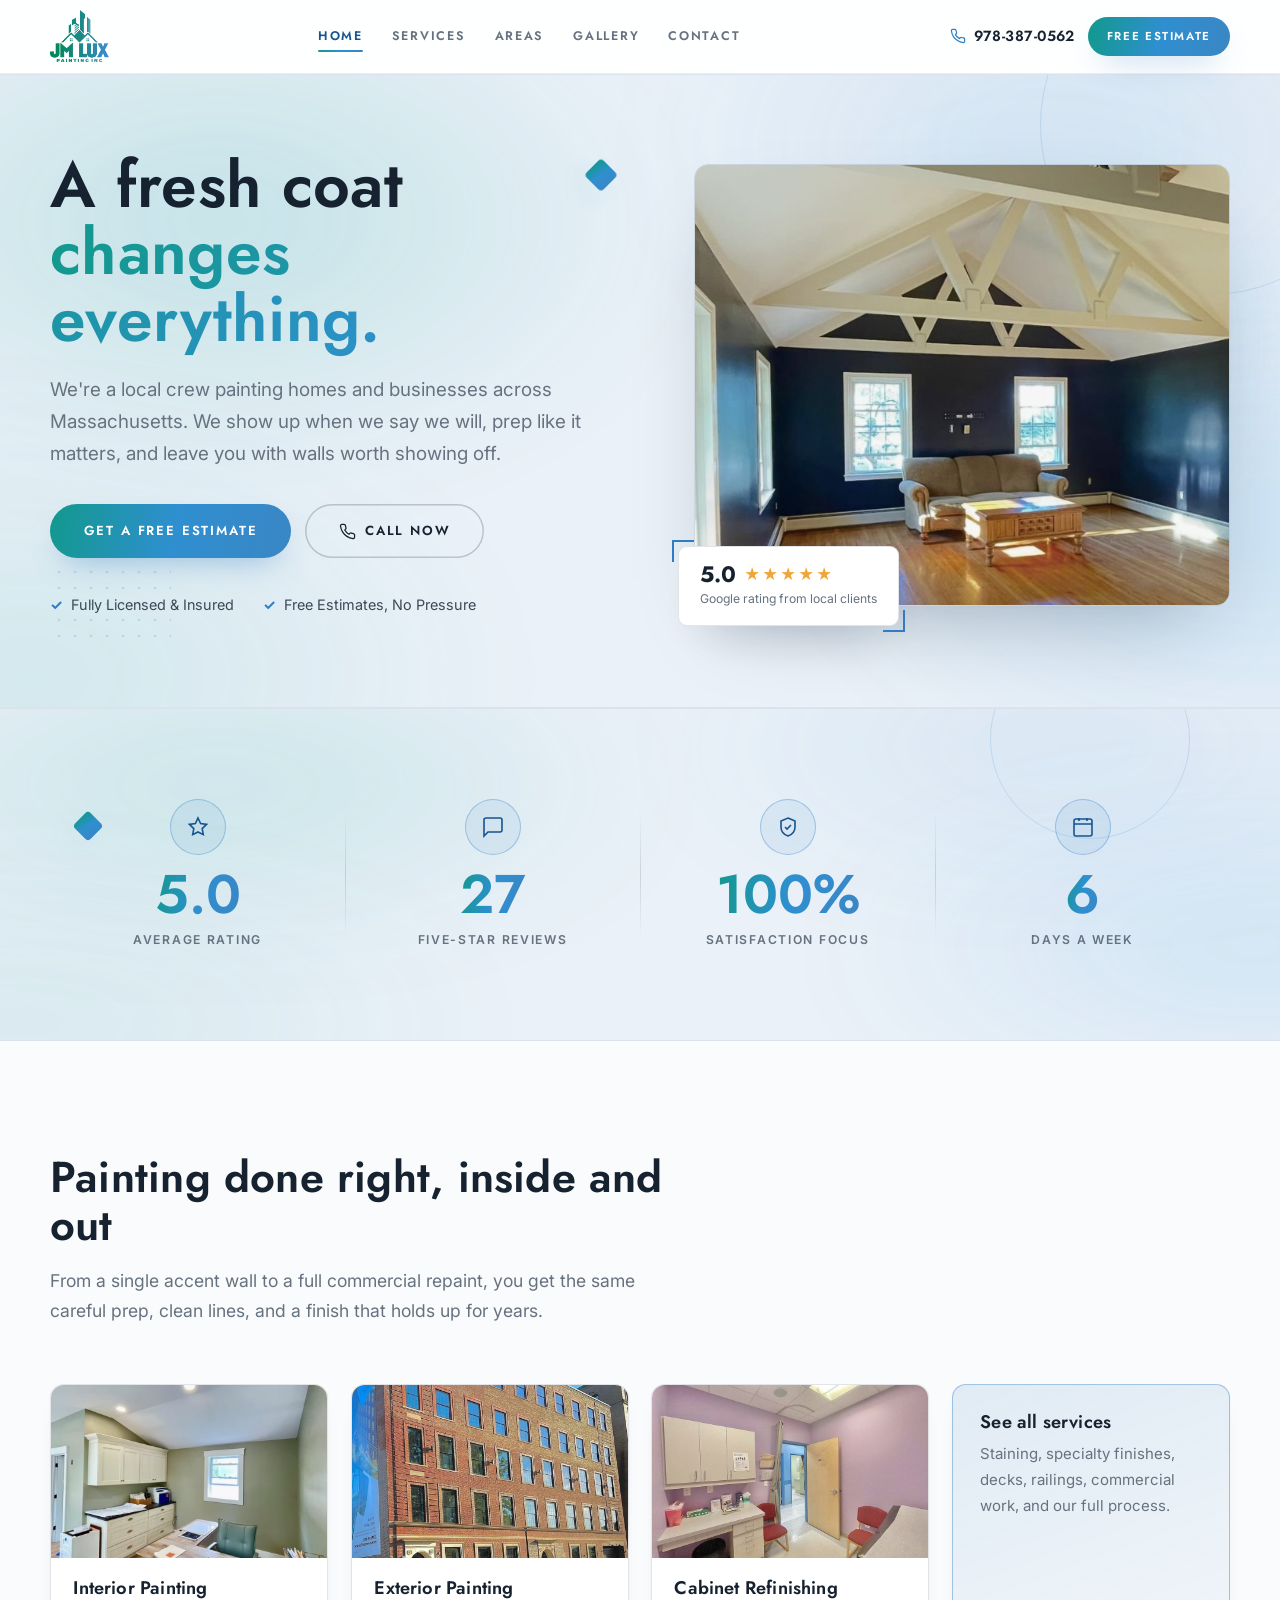
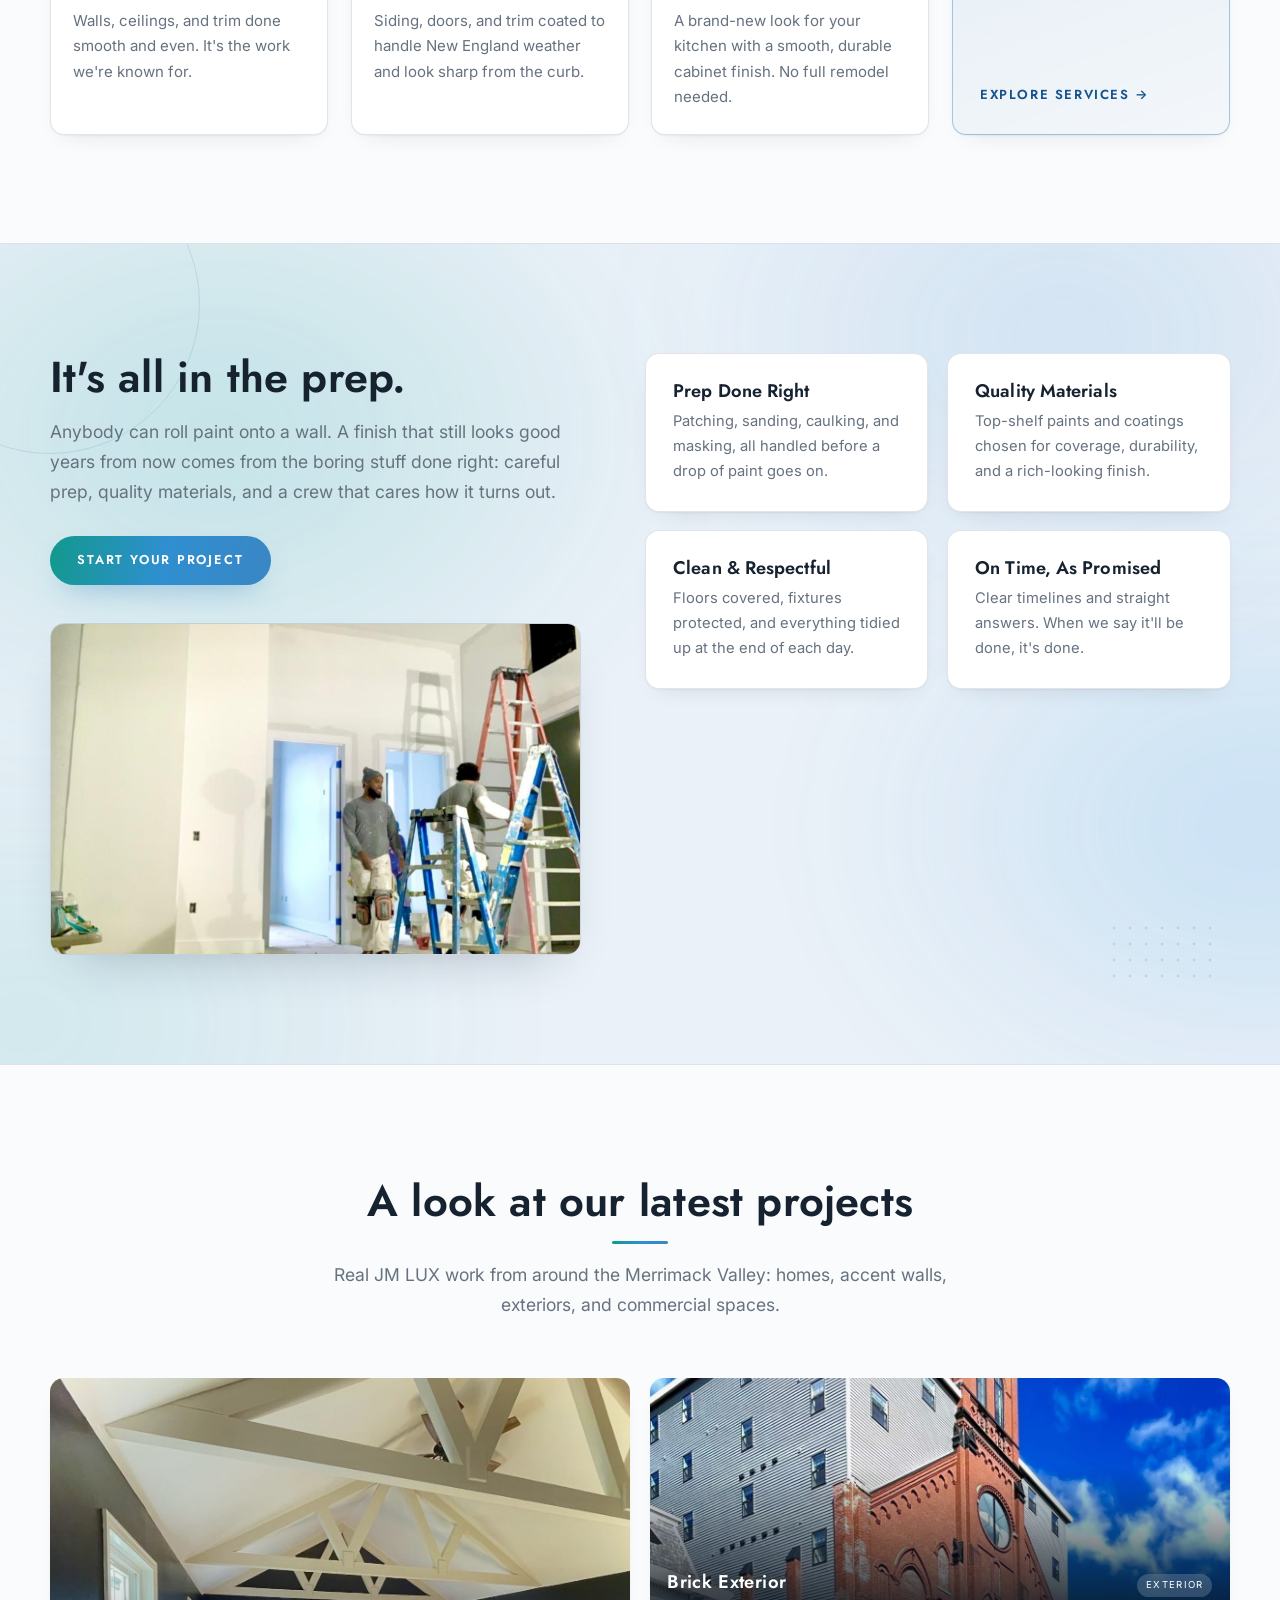
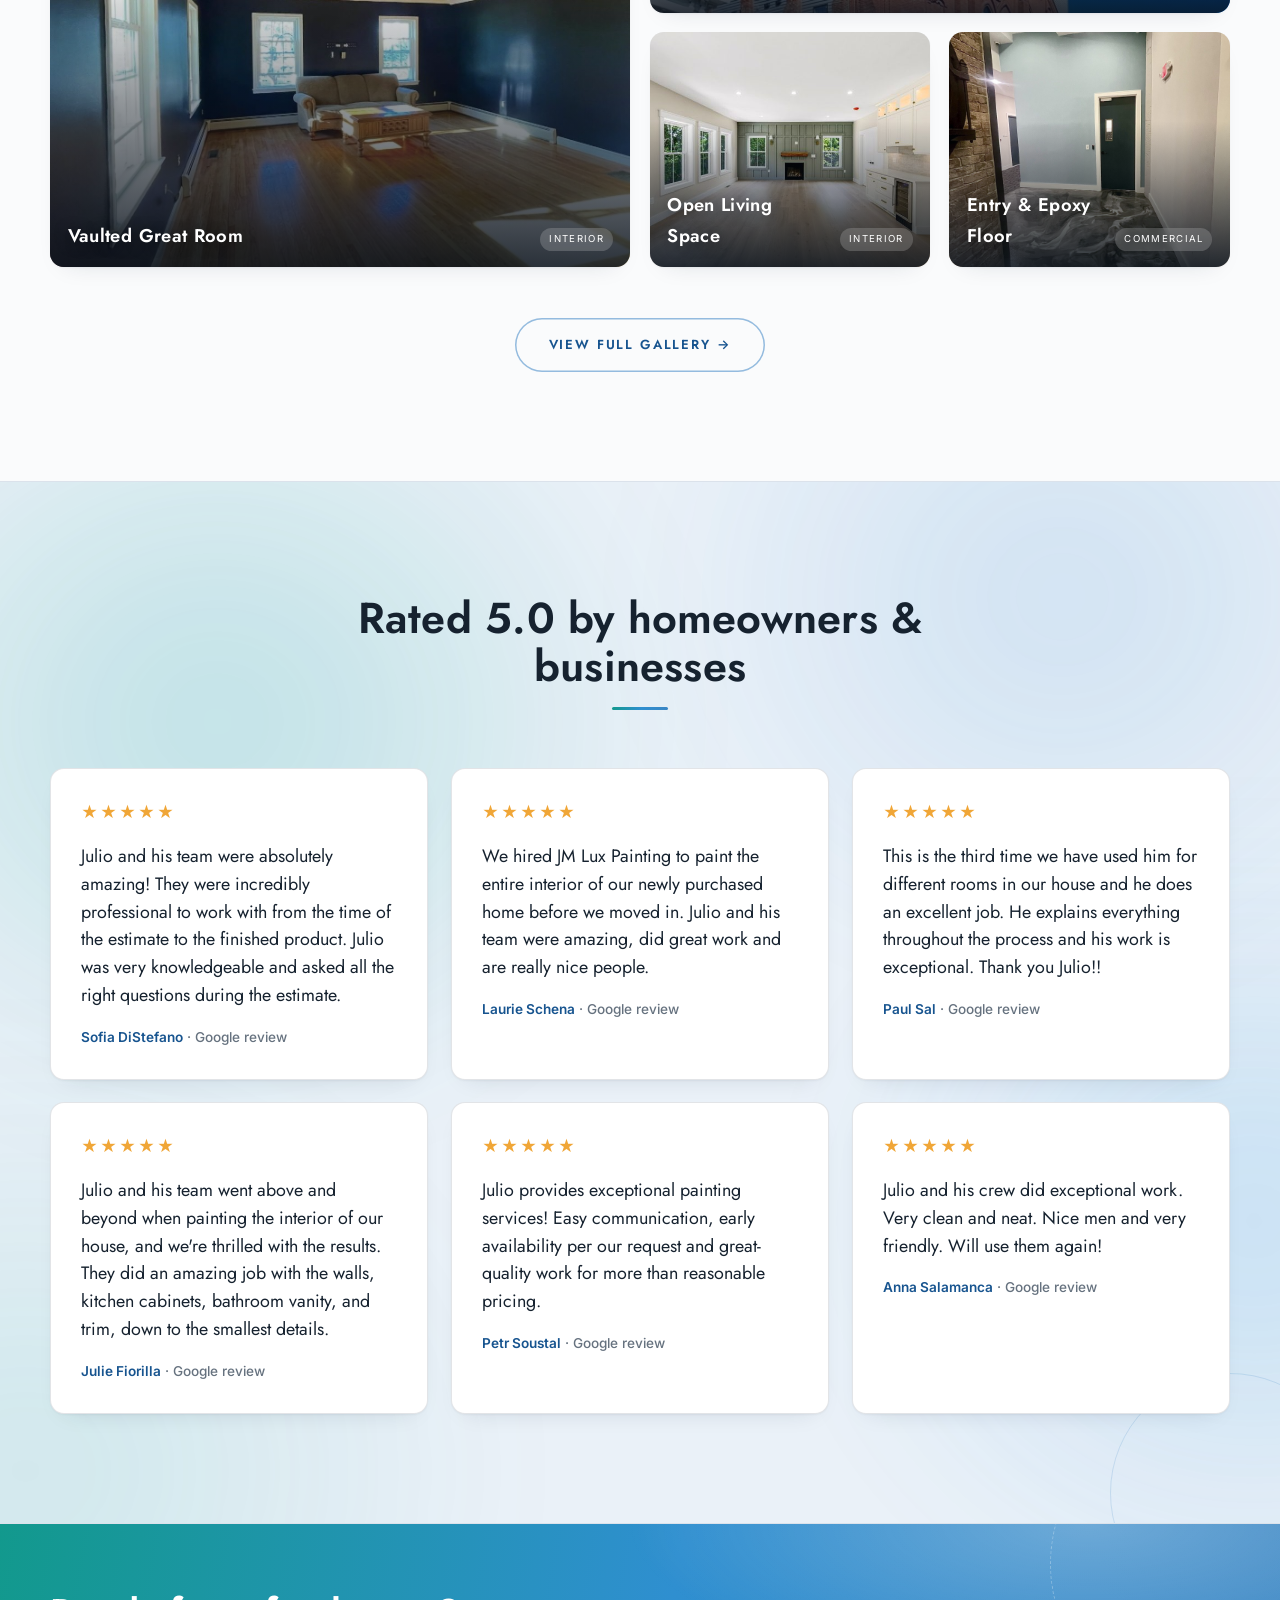
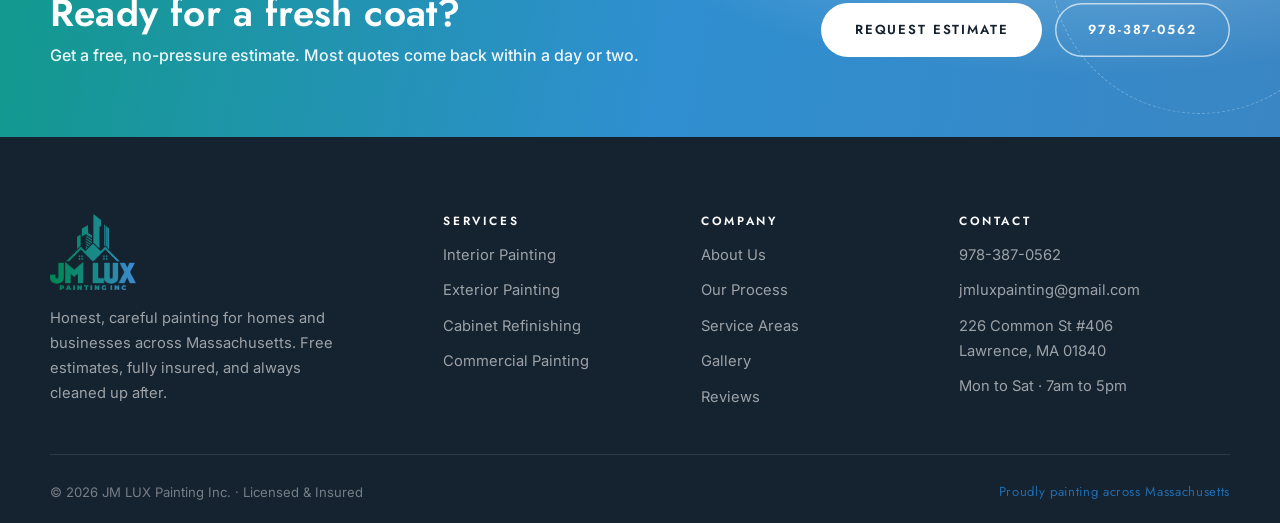
==== commit ebeb0397: "Add interactive Service Areas page with animated coverage map Build a new areas.html service-area pa" ====
--- a/index.html
+++ b/index.html
@@ -17,7 +17,7 @@
   <link rel="preconnect" href="https://fonts.googleapis.com" />
   <link rel="preconnect" href="https://fonts.gstatic.com" crossorigin />
   <link href="https://fonts.googleapis.com/css2?family=Jost:ital,wght@0,400;0,500;0,600;0,700;1,500&family=Inter:wght@400;500;600;700&display=swap" rel="stylesheet" />
-  <link rel="stylesheet" href="assets/css/styles.css?v=13" />
+  <link rel="stylesheet" href="assets/css/styles.css?v=11" />
 
   <script type="application/ld+json">
   {
@@ -51,6 +51,7 @@
         <ul class="nav-list" data-nav>
           <li><a href="index.html" aria-current="page">Home</a></li>
           <li><a href="services.html">Services</a></li>
+          <li><a href="areas.html">Areas</a></li>
           <li><a href="gallery.html">Gallery</a></li>
           <li><a href="contact.html">Contact</a></li>
         </ul>
@@ -73,6 +74,7 @@
     <ul>
       <li><a href="index.html" aria-current="page">Home</a></li>
       <li><a href="services.html">Services</a></li>
+      <li><a href="areas.html">Areas</a></li>
       <li><a href="gallery.html">Gallery</a></li>
       <li><a href="contact.html">Contact</a></li>
     </ul>
@@ -157,30 +159,23 @@
           <p class="section-sub">From a single accent wall to a full commercial repaint, you get the same careful prep, clean lines, and a finish that holds up for years.</p>
         </header>
 
-        <div class="feature-grid">
-          <a class="card service-card reveal" data-reveal href="services.html">
-            <div class="svc-media"><img src="assets/img/portfolio/commercial-exterior.jpg" alt="Large commercial building exterior painted by JM LUX" loading="lazy" /></div>
-            <div class="svc-body">
-              <h3>Commercial Painting</h3>
-              <p>Our team of painting specialists at JM LUX Painting can take care of any details you would like to improve in your commercial space. Leave your painting project in the hands of our professionals and we will be attentive to your needs. We are highly experienced with painting surfaces such as wood, siding, metal, stucco, and more.</p>
-              <span class="card-link">View Services →</span>
-            </div>
-          </a>
-          <a class="card service-card reveal" data-reveal href="services.html">
-            <div class="svc-media"><img src="assets/img/portfolio/stone-fireplace-family-room.jpg" alt="Cozy residential family room with freshly painted walls and ceiling" loading="lazy" /></div>
-            <div class="svc-body">
-              <h3>Residential Painting</h3>
-              <p>Express yourself through color. At JM LUX Painting, our painters work with you to discover ways in which you can renovate your home with a fresh coat of paint. We always use top quality paint in all of our services while making sure we give clients the proper customer care. You can rely on us to take care of your painting projects.</p>
-              <span class="card-link">View Services →</span>
-            </div>
-          </a>
-          <a class="card service-card reveal" data-reveal href="services.html">
-            <div class="svc-media"><img src="assets/img/portfolio/brick-exterior.jpg" alt="Exterior repaint of a multi-story brick building" loading="lazy" /></div>
-            <div class="svc-body">
-              <h3>Interior &amp; Exterior</h3>
-              <p>No painting project will ever be too small or too much for us. We can help you modify and enhance the essence of your space through color. Our company offers a variety of interior and exterior painting services with guaranteed satisfying results. These services include staining, brick sealing, cabinet refinishing and more.</p>
-              <span class="card-link">View Services →</span>
-            </div>
+        <div class="grid services-grid">
+          <article class="card service-card reveal" data-reveal>
+            <div class="svc-media"><img src="assets/img/portfolio/sage-room.jpg" alt="Bedroom painted a soft sage green" loading="lazy" /></div>
+            <div class="svc-body"><h3>Interior Painting</h3><p>Walls, ceilings, and trim done smooth and even. It's the work we're known for.</p></div>
+          </article>
+          <article class="card service-card reveal" data-reveal>
+            <div class="svc-media"><img src="assets/img/portfolio/brick-building.jpg" alt="Brick residential building exterior repaint" loading="lazy" /></div>
+            <div class="svc-body"><h3>Exterior Painting</h3><p>Siding, doors, and trim coated to handle New England weather and look sharp from the curb.</p></div>
+          </article>
+          <article class="card service-card reveal" data-reveal>
+            <div class="svc-media"><img src="assets/img/portfolio/two-tone-kitchen.jpg" alt="Kitchen with refinished white cabinetry and soft mauve walls" loading="lazy" /></div>
+            <div class="svc-body"><h3>Cabinet Refinishing</h3><p>A brand-new look for your kitchen with a smooth, durable cabinet finish. No full remodel needed.</p></div>
+          </article>
+          <a class="card service-card service-card--cta reveal" data-reveal href="services.html">
+            <h3>See all services</h3>
+            <p>Staining, specialty finishes, decks, railings, commercial work, and our full process.</p>
+            <span class="card-arrow">Explore services →</span>
           </a>
         </div>
       </div>
@@ -311,7 +306,7 @@
       </div>
       <div class="footer-col">
         <h4>Company</h4>
-        <ul><li><a href="contact.html#about">About Us</a></li><li><a href="services.html#process">Our Process</a></li><li><a href="gallery.html">Gallery</a></li><li><a href="index.html#reviews">Reviews</a></li></ul>
+        <ul><li><a href="contact.html#about">About Us</a></li><li><a href="services.html#process">Our Process</a></li><li><a href="areas.html">Service Areas</a></li><li><a href="gallery.html">Gallery</a></li><li><a href="index.html#reviews">Reviews</a></li></ul>
       </div>
       <div class="footer-col">
         <h4>Contact</h4>
@@ -328,6 +323,6 @@
     <svg viewBox="0 0 24 24" fill="none" stroke="currentColor" stroke-width="2" aria-hidden="true"><path d="m18 15-6-6-6 6"/></svg>
   </a>
 
-  <script src="assets/js/main.js?v=13" defer></script>
+  <script src="assets/js/main.js?v=5" defer></script>
 </body>
 </html>
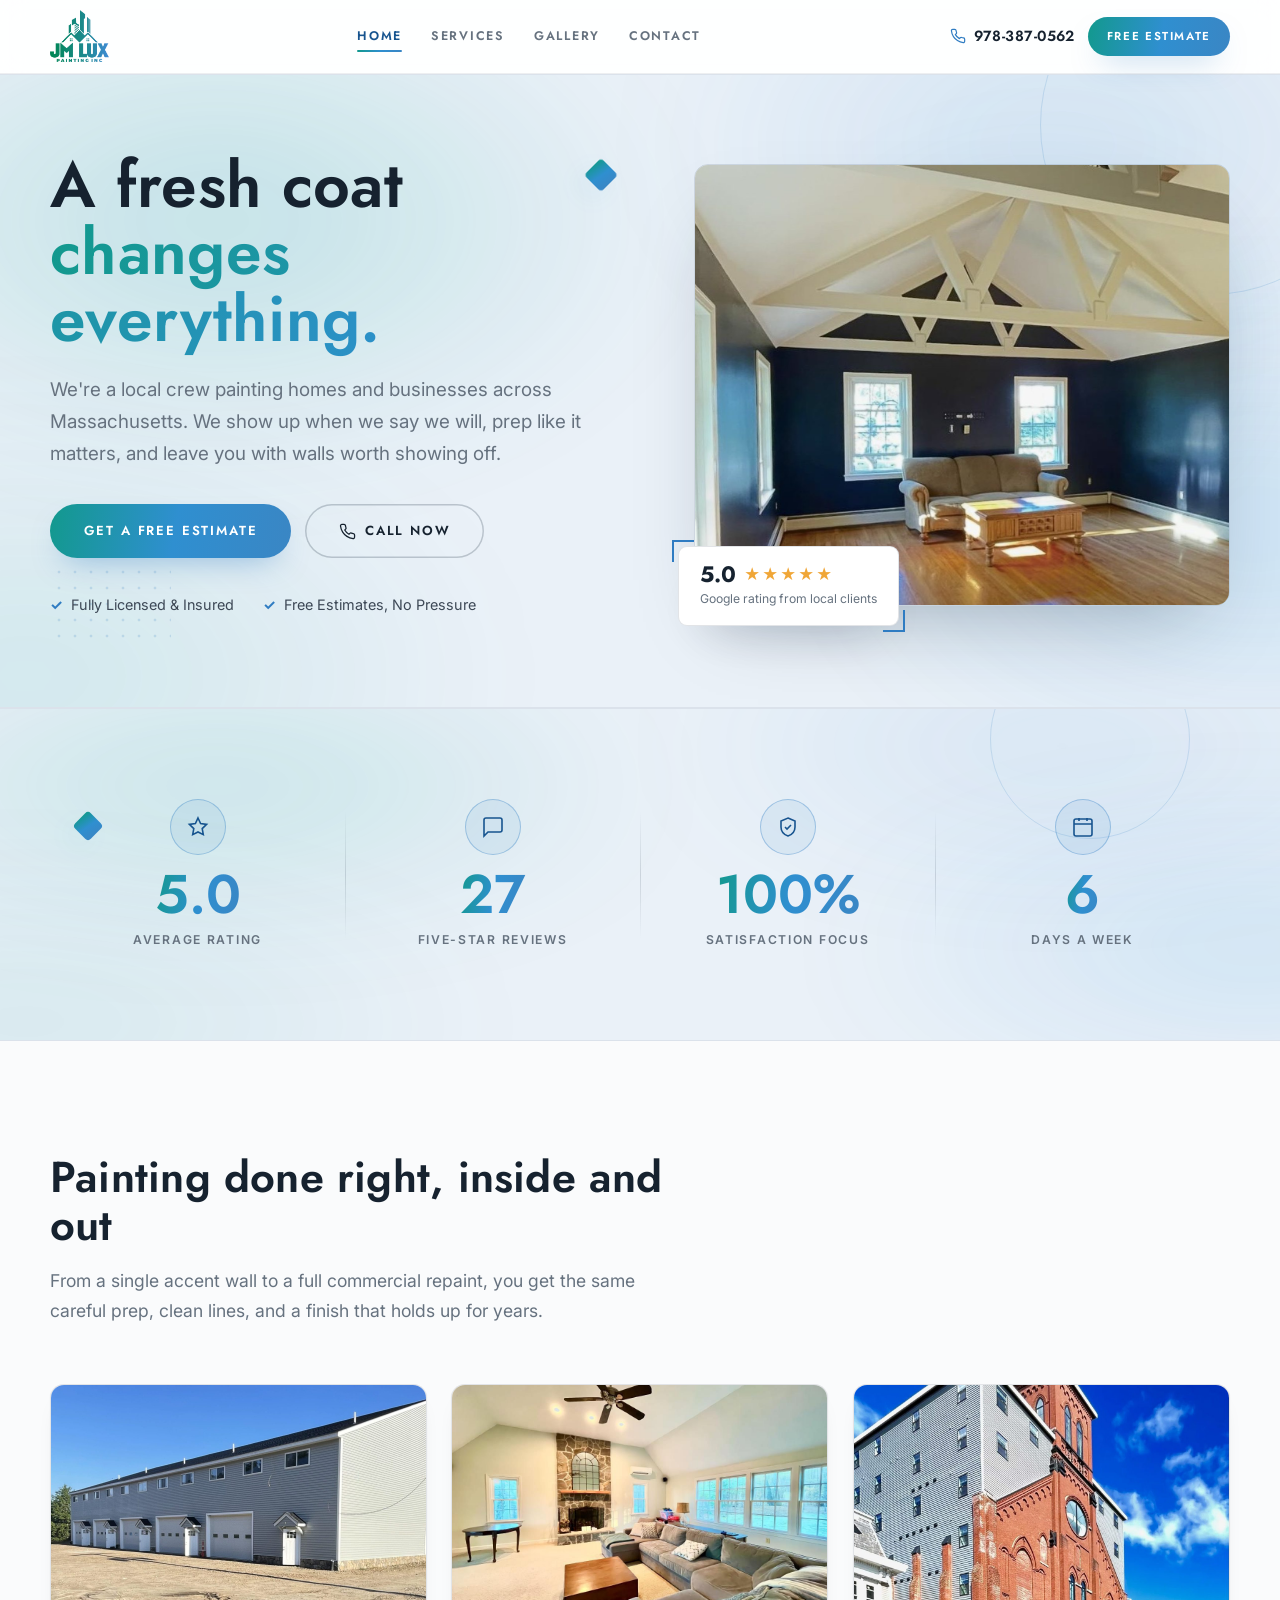
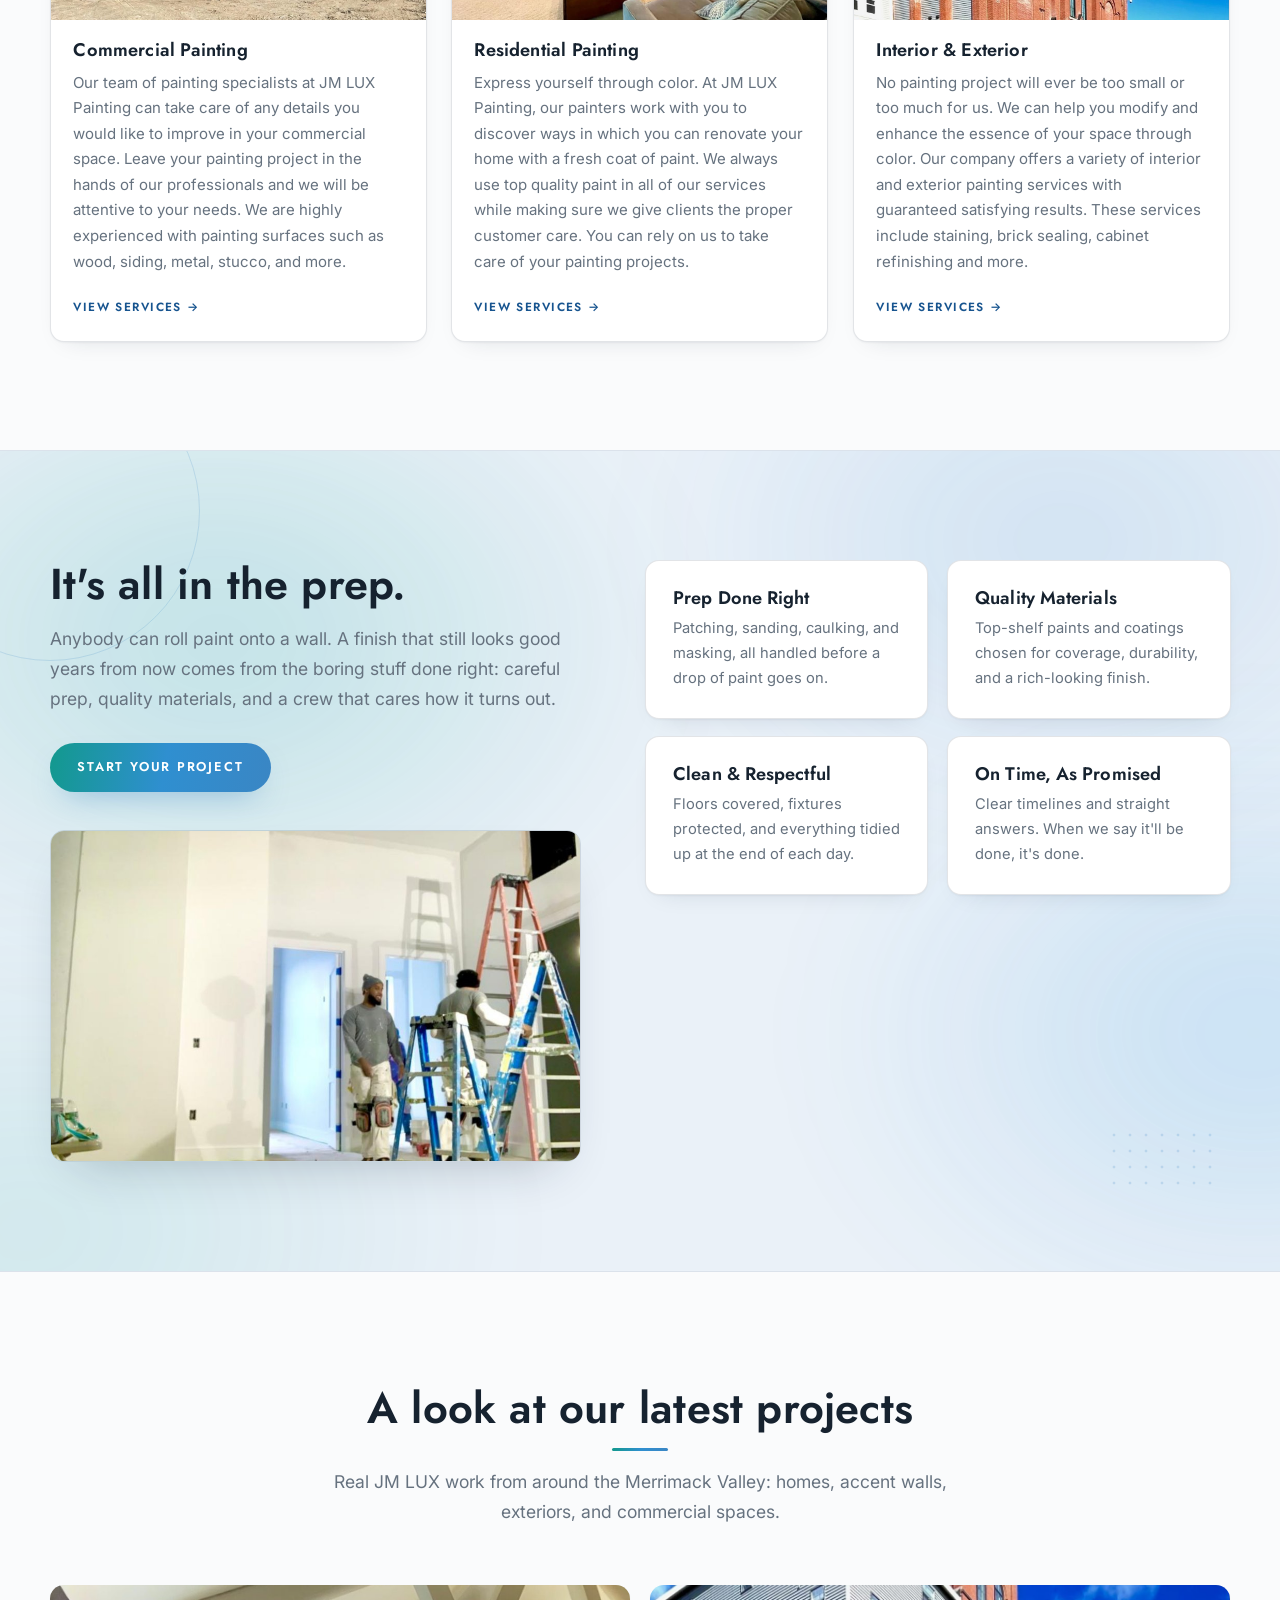
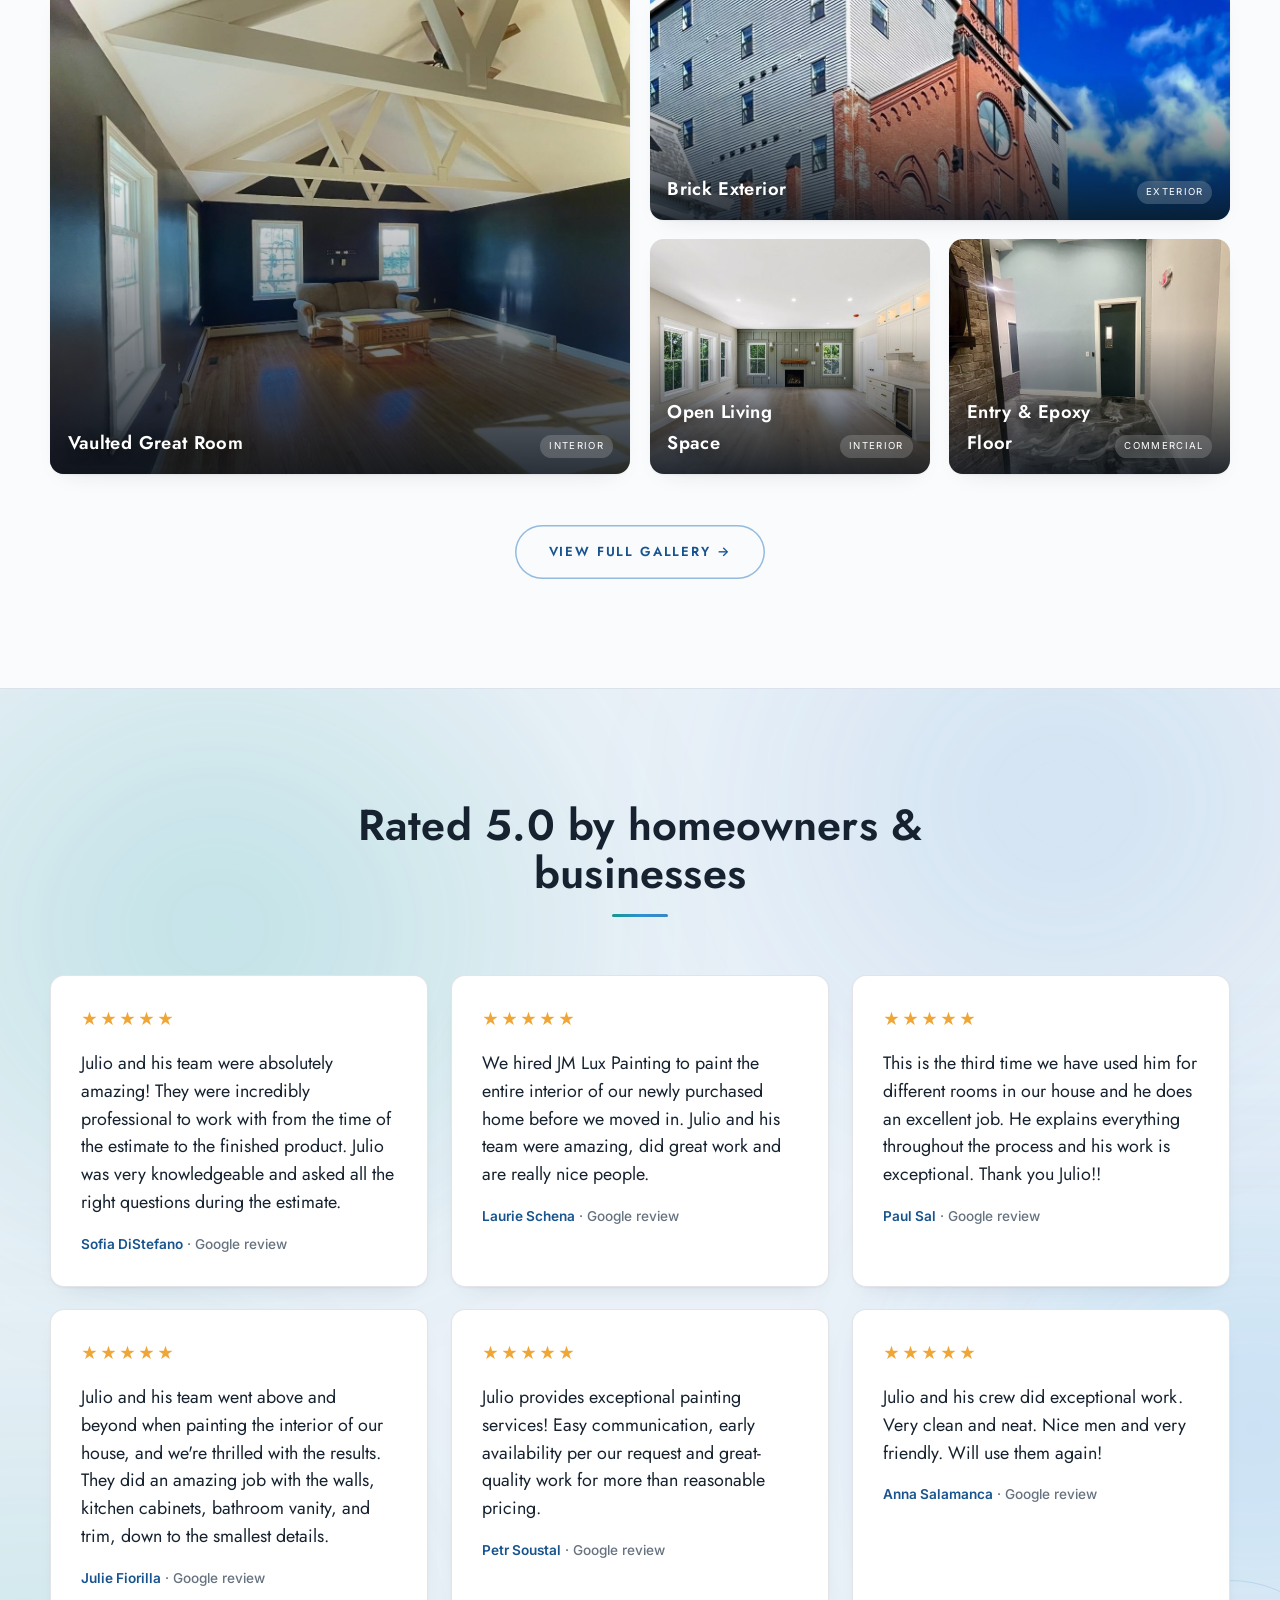
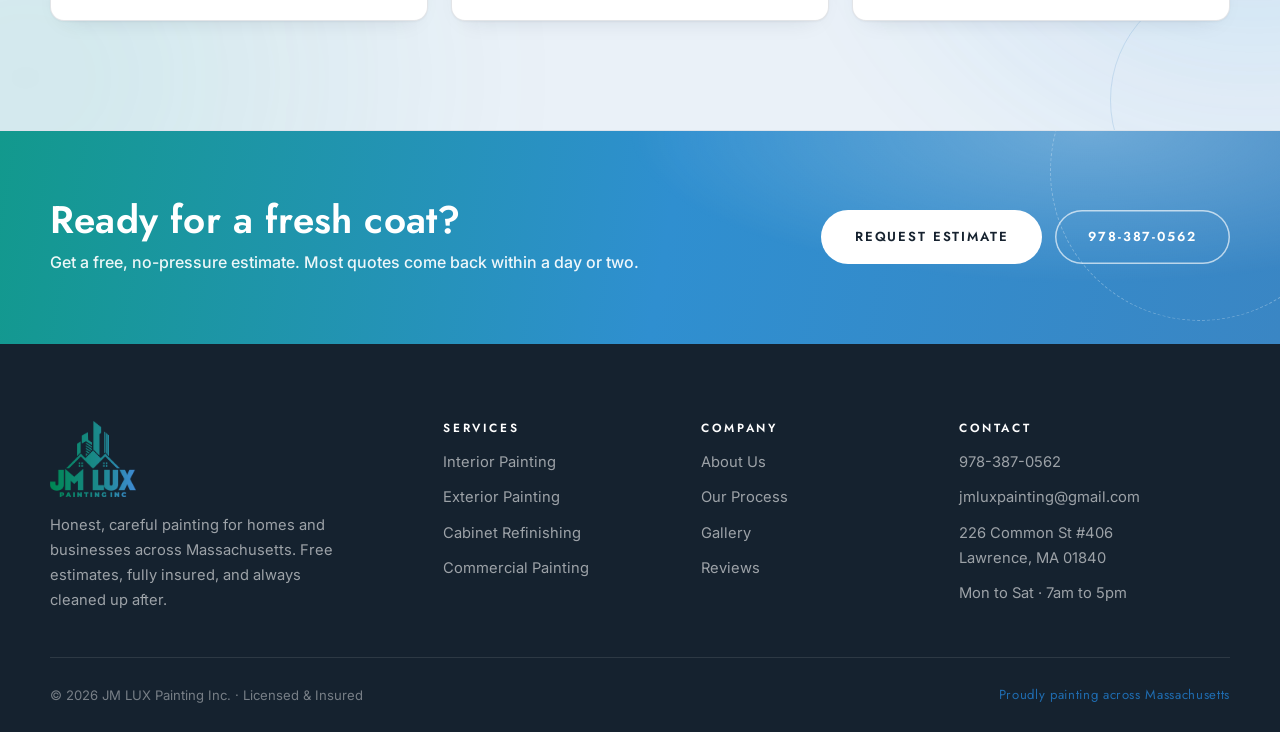
==== commit 7d511478: "Refine services process section with icons instead of numbers Replace the numbered step badges in th" ====
--- a/index.html
+++ b/index.html
@@ -17,7 +17,7 @@
   <link rel="preconnect" href="https://fonts.googleapis.com" />
   <link rel="preconnect" href="https://fonts.gstatic.com" crossorigin />
   <link href="https://fonts.googleapis.com/css2?family=Jost:ital,wght@0,400;0,500;0,600;0,700;1,500&family=Inter:wght@400;500;600;700&display=swap" rel="stylesheet" />
-  <link rel="stylesheet" href="assets/css/styles.css?v=11" />
+  <link rel="stylesheet" href="assets/css/styles.css?v=14" />
 
   <script type="application/ld+json">
   {
@@ -51,7 +51,6 @@
         <ul class="nav-list" data-nav>
           <li><a href="index.html" aria-current="page">Home</a></li>
           <li><a href="services.html">Services</a></li>
-          <li><a href="areas.html">Areas</a></li>
           <li><a href="gallery.html">Gallery</a></li>
           <li><a href="contact.html">Contact</a></li>
         </ul>
@@ -74,7 +73,6 @@
     <ul>
       <li><a href="index.html" aria-current="page">Home</a></li>
       <li><a href="services.html">Services</a></li>
-      <li><a href="areas.html">Areas</a></li>
       <li><a href="gallery.html">Gallery</a></li>
       <li><a href="contact.html">Contact</a></li>
     </ul>
@@ -159,23 +157,30 @@
           <p class="section-sub">From a single accent wall to a full commercial repaint, you get the same careful prep, clean lines, and a finish that holds up for years.</p>
         </header>
 
-        <div class="grid services-grid">
-          <article class="card service-card reveal" data-reveal>
-            <div class="svc-media"><img src="assets/img/portfolio/sage-room.jpg" alt="Bedroom painted a soft sage green" loading="lazy" /></div>
-            <div class="svc-body"><h3>Interior Painting</h3><p>Walls, ceilings, and trim done smooth and even. It's the work we're known for.</p></div>
-          </article>
-          <article class="card service-card reveal" data-reveal>
-            <div class="svc-media"><img src="assets/img/portfolio/brick-building.jpg" alt="Brick residential building exterior repaint" loading="lazy" /></div>
-            <div class="svc-body"><h3>Exterior Painting</h3><p>Siding, doors, and trim coated to handle New England weather and look sharp from the curb.</p></div>
-          </article>
-          <article class="card service-card reveal" data-reveal>
-            <div class="svc-media"><img src="assets/img/portfolio/two-tone-kitchen.jpg" alt="Kitchen with refinished white cabinetry and soft mauve walls" loading="lazy" /></div>
-            <div class="svc-body"><h3>Cabinet Refinishing</h3><p>A brand-new look for your kitchen with a smooth, durable cabinet finish. No full remodel needed.</p></div>
-          </article>
-          <a class="card service-card service-card--cta reveal" data-reveal href="services.html">
-            <h3>See all services</h3>
-            <p>Staining, specialty finishes, decks, railings, commercial work, and our full process.</p>
-            <span class="card-arrow">Explore services →</span>
+        <div class="feature-grid">
+          <a class="card service-card reveal" data-reveal href="services.html">
+            <div class="svc-media"><img src="assets/img/portfolio/commercial-exterior.jpg" alt="Large commercial building exterior painted by JM LUX" loading="lazy" /></div>
+            <div class="svc-body">
+              <h3>Commercial Painting</h3>
+              <p>Our team of painting specialists at JM LUX Painting can take care of any details you would like to improve in your commercial space. Leave your painting project in the hands of our professionals and we will be attentive to your needs. We are highly experienced with painting surfaces such as wood, siding, metal, stucco, and more.</p>
+              <span class="card-link">View Services →</span>
+            </div>
+          </a>
+          <a class="card service-card reveal" data-reveal href="services.html">
+            <div class="svc-media"><img src="assets/img/portfolio/stone-fireplace-family-room.jpg" alt="Cozy residential family room with freshly painted walls and ceiling" loading="lazy" /></div>
+            <div class="svc-body">
+              <h3>Residential Painting</h3>
+              <p>Express yourself through color. At JM LUX Painting, our painters work with you to discover ways in which you can renovate your home with a fresh coat of paint. We always use top quality paint in all of our services while making sure we give clients the proper customer care. You can rely on us to take care of your painting projects.</p>
+              <span class="card-link">View Services →</span>
+            </div>
+          </a>
+          <a class="card service-card reveal" data-reveal href="services.html">
+            <div class="svc-media"><img src="assets/img/portfolio/brick-exterior.jpg" alt="Exterior repaint of a multi-story brick building" loading="lazy" /></div>
+            <div class="svc-body">
+              <h3>Interior &amp; Exterior</h3>
+              <p>No painting project will ever be too small or too much for us. We can help you modify and enhance the essence of your space through color. Our company offers a variety of interior and exterior painting services with guaranteed satisfying results. These services include staining, brick sealing, cabinet refinishing and more.</p>
+              <span class="card-link">View Services →</span>
+            </div>
           </a>
         </div>
       </div>
@@ -306,7 +311,7 @@
       </div>
       <div class="footer-col">
         <h4>Company</h4>
-        <ul><li><a href="contact.html#about">About Us</a></li><li><a href="services.html#process">Our Process</a></li><li><a href="areas.html">Service Areas</a></li><li><a href="gallery.html">Gallery</a></li><li><a href="index.html#reviews">Reviews</a></li></ul>
+        <ul><li><a href="contact.html#about">About Us</a></li><li><a href="services.html#process">Our Process</a></li><li><a href="gallery.html">Gallery</a></li><li><a href="index.html#reviews">Reviews</a></li></ul>
       </div>
       <div class="footer-col">
         <h4>Contact</h4>
@@ -323,6 +328,6 @@
     <svg viewBox="0 0 24 24" fill="none" stroke="currentColor" stroke-width="2" aria-hidden="true"><path d="m18 15-6-6-6 6"/></svg>
   </a>
 
-  <script src="assets/js/main.js?v=5" defer></script>
+  <script src="assets/js/main.js?v=13" defer></script>
 </body>
 </html>
--- a/assets/css/styles.css
+++ b/assets/css/styles.css
@@ -295,11 +295,14 @@
 .about-points li { display: flex; align-items: center; gap: .55rem; font-size: .95rem; font-weight: 500; color: var(--text); }
 
 /* ---------- process ---------- */
-.process { display: grid; grid-template-columns: repeat(4, 1fr); gap: 1.4rem; }
-.process-step { position: relative; background: var(--bg-2); border: 1px solid var(--line); border-radius: var(--radius); padding: 1.6rem 1.5rem; box-shadow: var(--shadow-sm); }
-.process-step::before { content: ""; position: absolute; top: 0; left: 1.5rem; right: 1.5rem; height: 3px; background: var(--line); border-radius: 3px; }
-.process-step:first-child::before { background: var(--gold-grad); }
-.process-num { display: grid; place-items: center; width: 46px; height: 46px; border-radius: 50%; background: rgba(47,124,194,.08); border: 1px solid rgba(47,124,194,.4); color: var(--gold-deep); font-family: var(--font-display); font-weight: 600; font-size: 1.15rem; margin-bottom: 1rem; }
+.process { display: grid; grid-template-columns: repeat(4, 1fr); gap: 1.4rem; list-style: none; margin: 0; padding: 0; }
+.process-step { position: relative; background: var(--bg-2); border: 1px solid var(--line); border-radius: var(--radius); padding: 1.9rem 1.6rem 1.7rem; box-shadow: var(--shadow-sm); overflow: hidden; transition: transform .35s var(--ease), box-shadow .35s var(--ease), border-color .35s var(--ease); }
+.process-step::before { content: ""; position: absolute; inset: 0 0 auto 0; height: 3px; background: var(--gold-grad); opacity: 0; transition: opacity .35s var(--ease); }
+.process-step:hover { transform: translateY(-6px); box-shadow: var(--shadow); border-color: rgba(47,124,194,.3); }
+.process-step:hover::before { opacity: 1; }
+.process-icon { display: grid; place-items: center; width: 56px; height: 56px; border-radius: 16px; background: var(--gold-grad); color: #fff; box-shadow: 0 12px 22px -12px rgba(47,124,194,.75); margin-bottom: 1.15rem; transition: transform .35s var(--ease); }
+.process-step:hover .process-icon { transform: scale(1.06) rotate(-3deg); }
+.process-icon svg { width: 27px; height: 27px; }
 .process-step h3 { font-size: 1.14rem; }
 .process-step p { color: var(--text-soft); font-size: .93rem; margin-top: .45rem; }
 .process-feature { margin: 0 auto clamp(2.4rem, 4vw, 3.4rem); max-width: 960px; border-radius: var(--radius); overflow: hidden; border: 1px solid var(--line); box-shadow: var(--shadow); aspect-ratio: 12 / 5; }
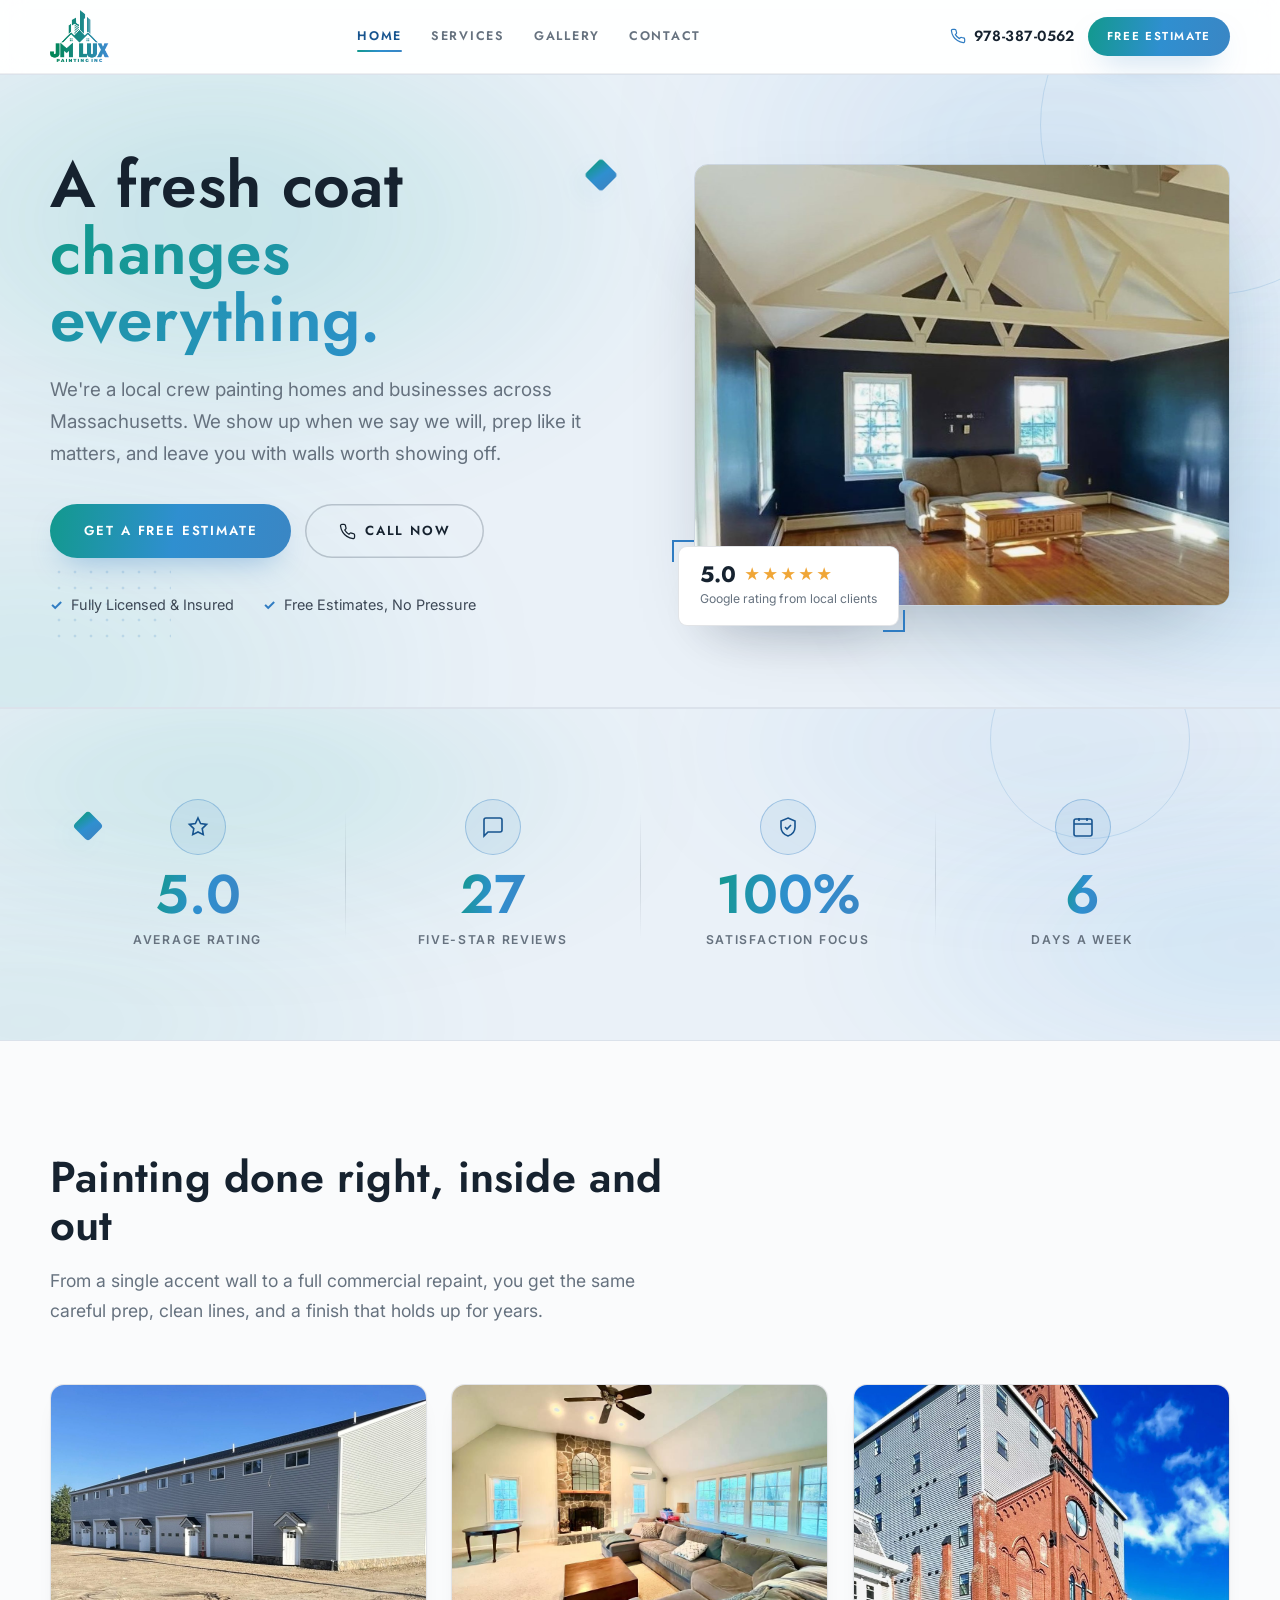
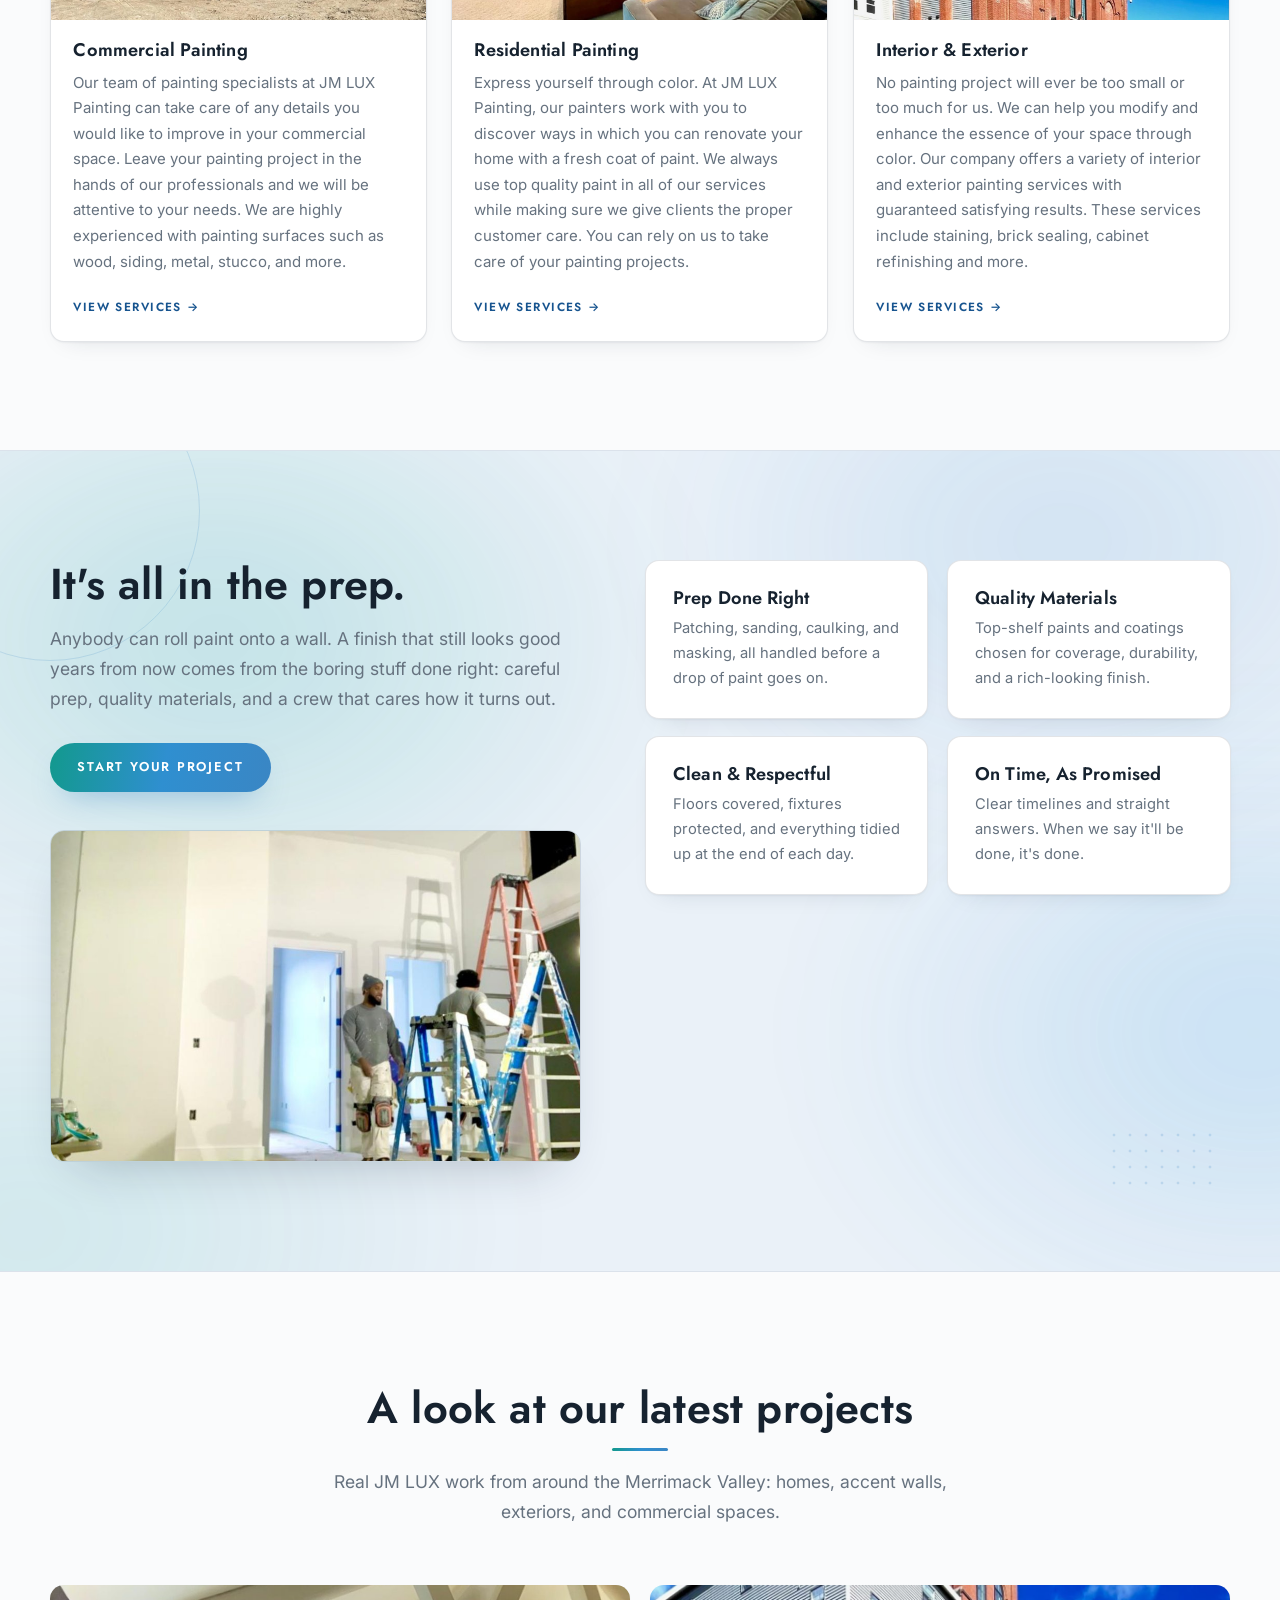
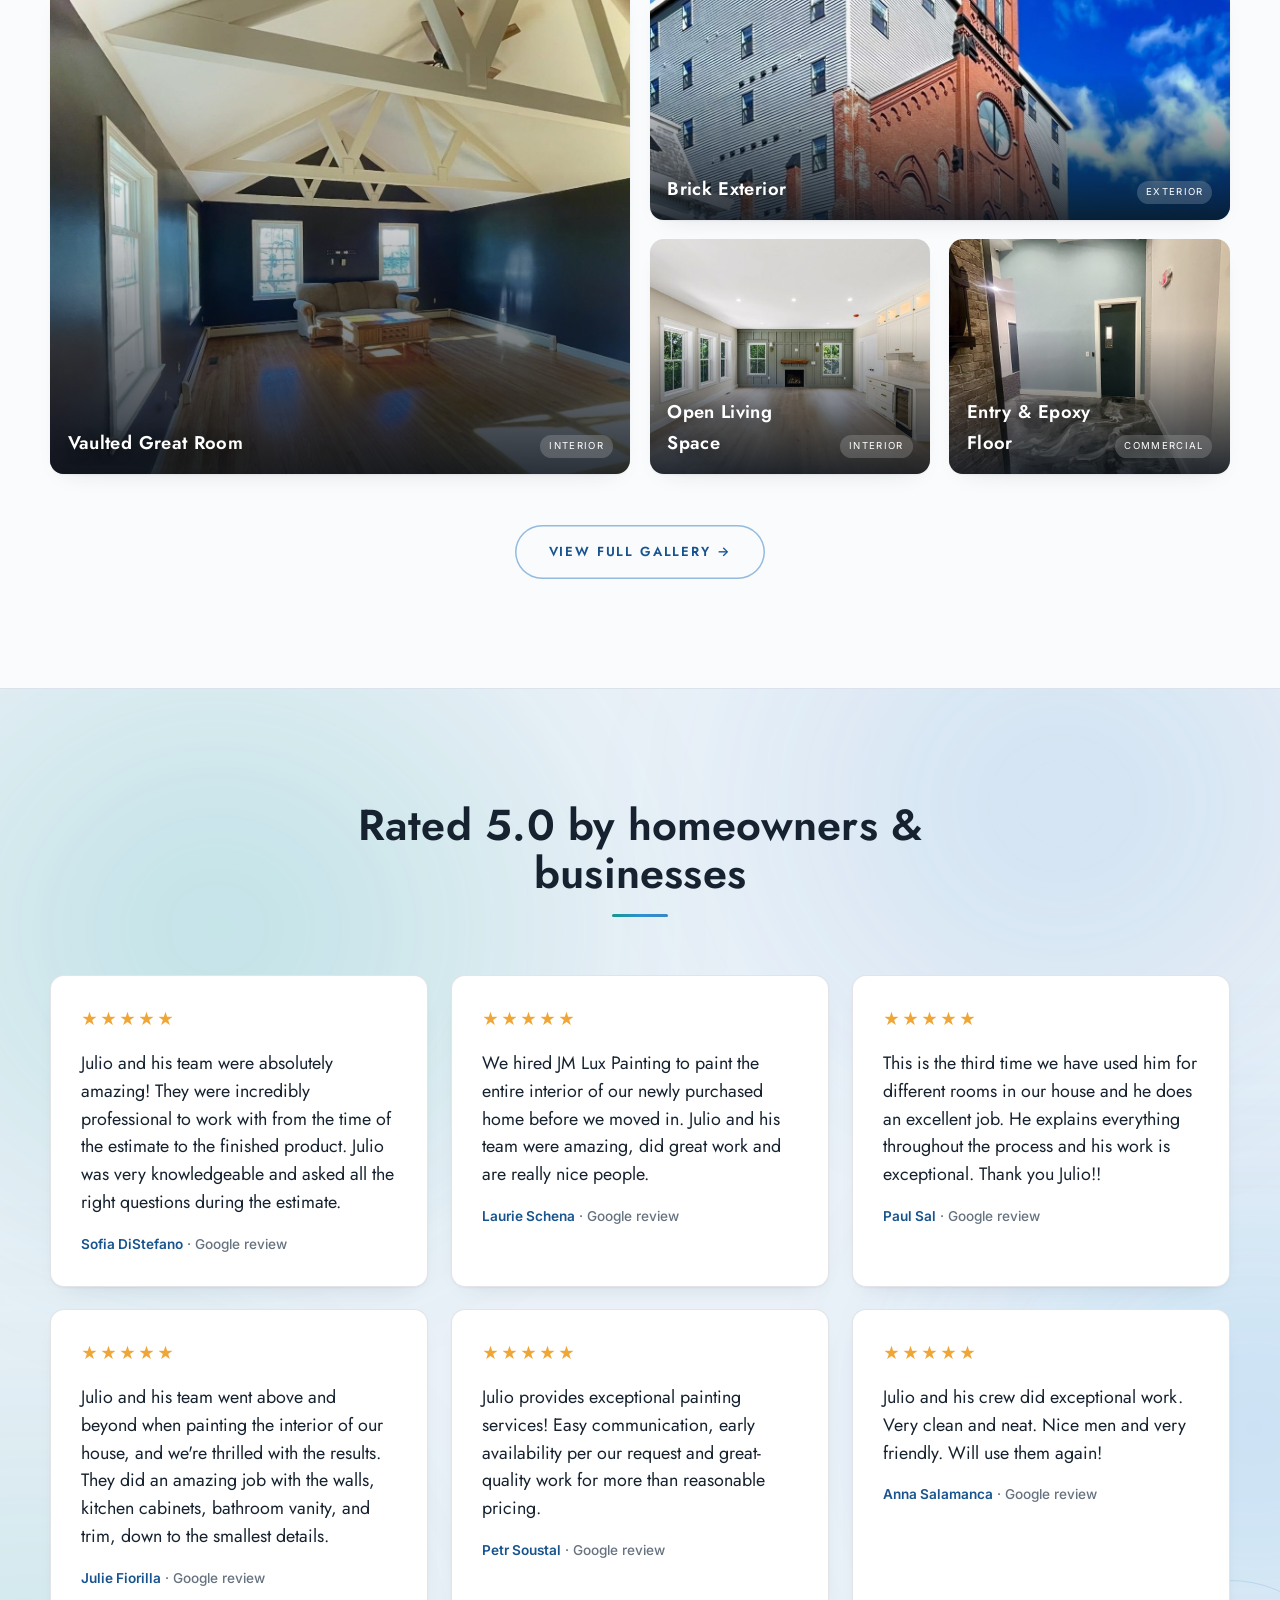
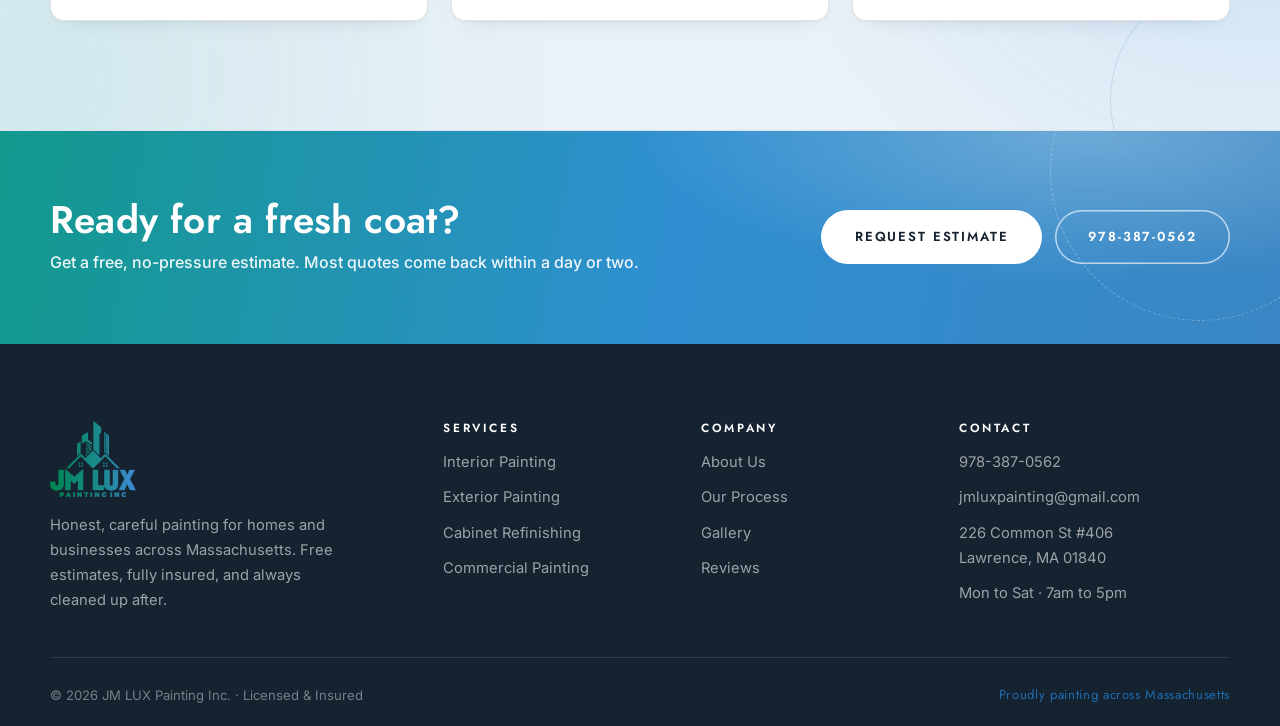
==== commit 35135020: "Add interactive service area map to contact page" ====
--- a/index.html
+++ b/index.html
@@ -17,7 +17,7 @@
   <link rel="preconnect" href="https://fonts.googleapis.com" />
   <link rel="preconnect" href="https://fonts.gstatic.com" crossorigin />
   <link href="https://fonts.googleapis.com/css2?family=Jost:ital,wght@0,400;0,500;0,600;0,700;1,500&family=Inter:wght@400;500;600;700&display=swap" rel="stylesheet" />
-  <link rel="stylesheet" href="assets/css/styles.css?v=14" />
+  <link rel="stylesheet" href="assets/css/styles.css?v=13" />
 
   <script type="application/ld+json">
   {
@@ -328,6 +328,6 @@
     <svg viewBox="0 0 24 24" fill="none" stroke="currentColor" stroke-width="2" aria-hidden="true"><path d="m18 15-6-6-6 6"/></svg>
   </a>
 
-  <script src="assets/js/main.js?v=13" defer></script>
+  <script src="assets/js/main.js?v=5" defer></script>
 </body>
 </html>
--- a/assets/css/styles.css
+++ b/assets/css/styles.css
@@ -295,14 +295,11 @@
 .about-points li { display: flex; align-items: center; gap: .55rem; font-size: .95rem; font-weight: 500; color: var(--text); }
 
 /* ---------- process ---------- */
-.process { display: grid; grid-template-columns: repeat(4, 1fr); gap: 1.4rem; list-style: none; margin: 0; padding: 0; }
-.process-step { position: relative; background: var(--bg-2); border: 1px solid var(--line); border-radius: var(--radius); padding: 1.9rem 1.6rem 1.7rem; box-shadow: var(--shadow-sm); overflow: hidden; transition: transform .35s var(--ease), box-shadow .35s var(--ease), border-color .35s var(--ease); }
-.process-step::before { content: ""; position: absolute; inset: 0 0 auto 0; height: 3px; background: var(--gold-grad); opacity: 0; transition: opacity .35s var(--ease); }
-.process-step:hover { transform: translateY(-6px); box-shadow: var(--shadow); border-color: rgba(47,124,194,.3); }
-.process-step:hover::before { opacity: 1; }
-.process-icon { display: grid; place-items: center; width: 56px; height: 56px; border-radius: 16px; background: var(--gold-grad); color: #fff; box-shadow: 0 12px 22px -12px rgba(47,124,194,.75); margin-bottom: 1.15rem; transition: transform .35s var(--ease); }
-.process-step:hover .process-icon { transform: scale(1.06) rotate(-3deg); }
-.process-icon svg { width: 27px; height: 27px; }
+.process { display: grid; grid-template-columns: repeat(4, 1fr); gap: 1.4rem; }
+.process-step { position: relative; background: var(--bg-2); border: 1px solid var(--line); border-radius: var(--radius); padding: 1.6rem 1.5rem; box-shadow: var(--shadow-sm); }
+.process-step::before { content: ""; position: absolute; top: 0; left: 1.5rem; right: 1.5rem; height: 3px; background: var(--line); border-radius: 3px; }
+.process-step:first-child::before { background: var(--gold-grad); }
+.process-num { display: grid; place-items: center; width: 46px; height: 46px; border-radius: 50%; background: rgba(47,124,194,.08); border: 1px solid rgba(47,124,194,.4); color: var(--gold-deep); font-family: var(--font-display); font-weight: 600; font-size: 1.15rem; margin-bottom: 1rem; }
 .process-step h3 { font-size: 1.14rem; }
 .process-step p { color: var(--text-soft); font-size: .93rem; margin-top: .45rem; }
 .process-feature { margin: 0 auto clamp(2.4rem, 4vw, 3.4rem); max-width: 960px; border-radius: var(--radius); overflow: hidden; border: 1px solid var(--line); box-shadow: var(--shadow); aspect-ratio: 12 / 5; }
@@ -366,9 +363,8 @@
 .cta-actions { display: flex; flex-wrap: wrap; gap: .8rem; }
 
 /* ---------- contact ---------- */
-.contact-layout { display: grid; grid-template-columns: .92fr 1.08fr; gap: clamp(1.4rem, 3vw, 2rem); align-items: start; }
-.contact-info { padding: clamp(1.7rem, 3vw, 2.3rem); }
-.contact-list { display: grid; gap: 1.25rem; }
+.contact-layout { display: grid; grid-template-columns: 1fr 1.05fr; gap: clamp(2.2rem, 5vw, 4rem); align-items: start; }
+.contact-list { display: grid; gap: 1.1rem; margin-top: 2rem; }
 .contact-list li { display: flex; gap: .9rem; align-items: flex-start; }
 .ci-ico { display: grid; place-items: center; width: 46px; height: 46px; flex: none; border-radius: 50%; background: rgba(47,124,194,.08); color: var(--gold-deep); border: 1px solid rgba(47,124,194,.35); }
 .ci-ico svg { width: 20px; height: 20px; }
@@ -376,12 +372,14 @@
 .contact-list a, .contact-list div > span:last-child { font-weight: 500; color: var(--text); }
 .contact-list a:hover { color: var(--gold-deep); }
 
-.contact-social { margin-top: 1.7rem; padding-top: 1.6rem; border-top: 1px solid var(--line-soft); }
-.contact-social .ci-label { margin-bottom: .75rem; }
-.social-row { display: flex; gap: .7rem; }
-.social-link { display: grid; place-items: center; width: 44px; height: 44px; border-radius: var(--radius-sm); background: var(--bg-cloud); border: 1px solid var(--line); color: var(--heading); transition: transform .25s var(--ease), background .25s var(--ease), color .25s var(--ease), border-color .25s var(--ease); }
+.social-row { display: flex; gap: .7rem; margin-top: 1.9rem; }
+.social-link { display: grid; place-items: center; width: 44px; height: 44px; border-radius: var(--radius-sm); background: #fff; border: 1px solid var(--line); color: var(--heading); transition: transform .25s var(--ease), background .25s var(--ease), color .25s var(--ease), border-color .25s var(--ease); }
 .social-link svg { width: 20px; height: 20px; }
 .social-link:hover { transform: translateY(-3px); background: var(--gold); color: #fff; border-color: transparent; }
+
+/* service area map */
+.map-frame { position: relative; border-radius: var(--radius); overflow: hidden; border: 1px solid var(--line); box-shadow: var(--shadow); background: var(--bg-cloud); }
+.map-frame iframe { display: block; width: 100%; height: clamp(360px, 52vh, 520px); border: 0; }
 
 .contact-form { display: grid; gap: 1.1rem; padding: clamp(1.6rem, 3vw, 2.3rem); background: var(--bg-2); border: 1px solid var(--line); border-radius: var(--radius); box-shadow: var(--shadow-sm); }
 .field { display: grid; gap: .45rem; }
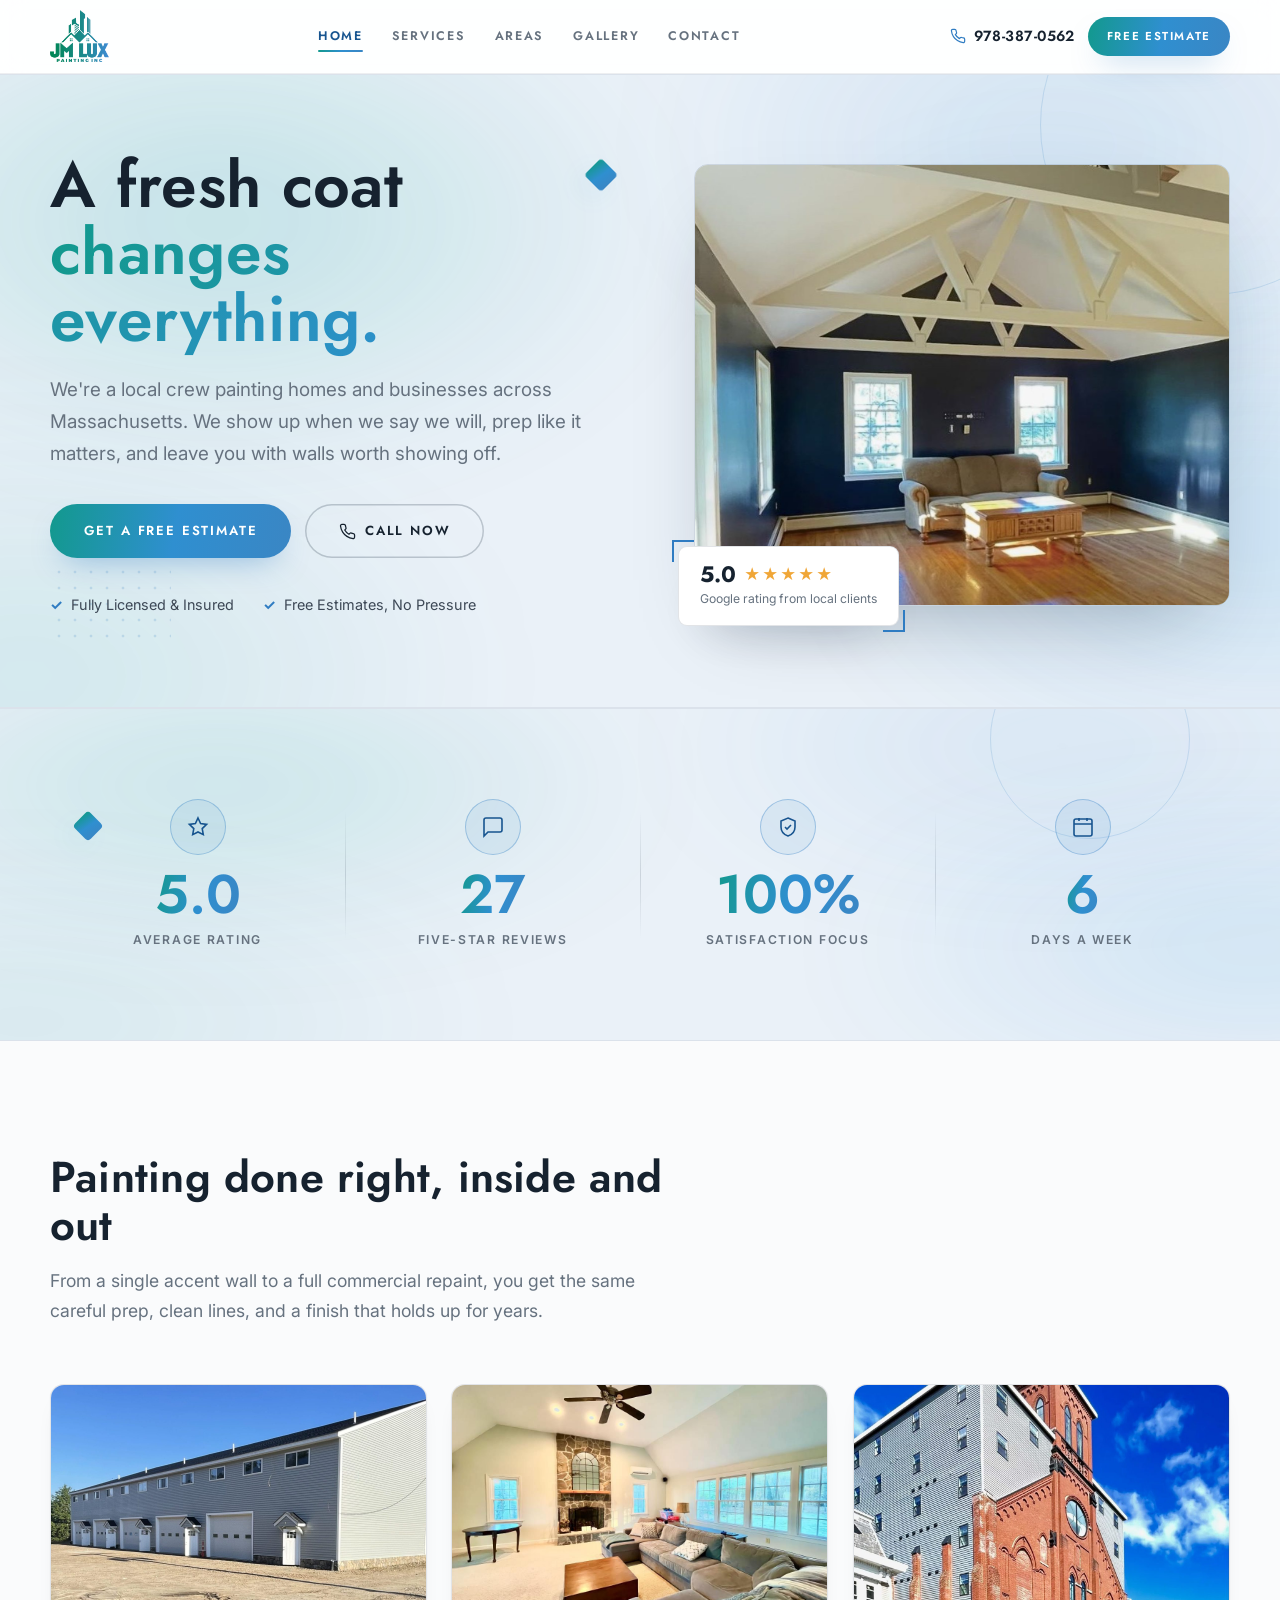
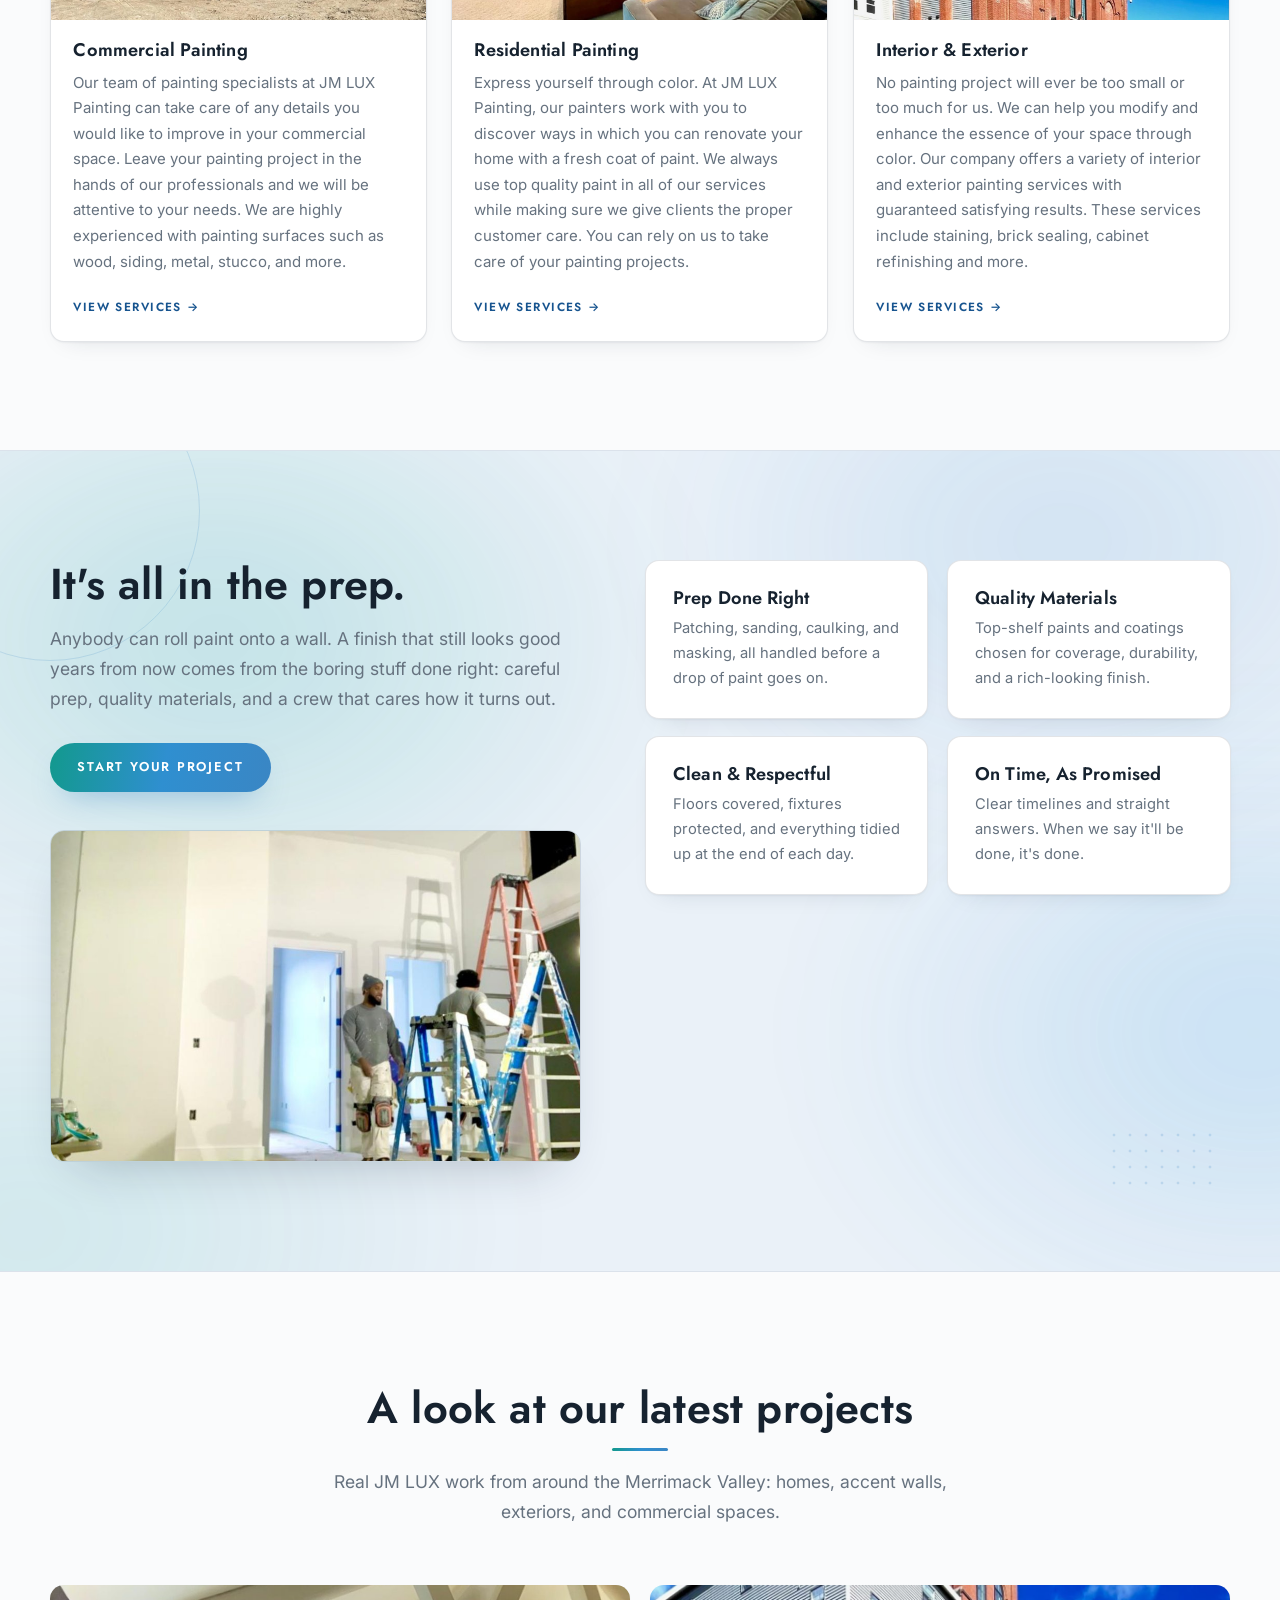
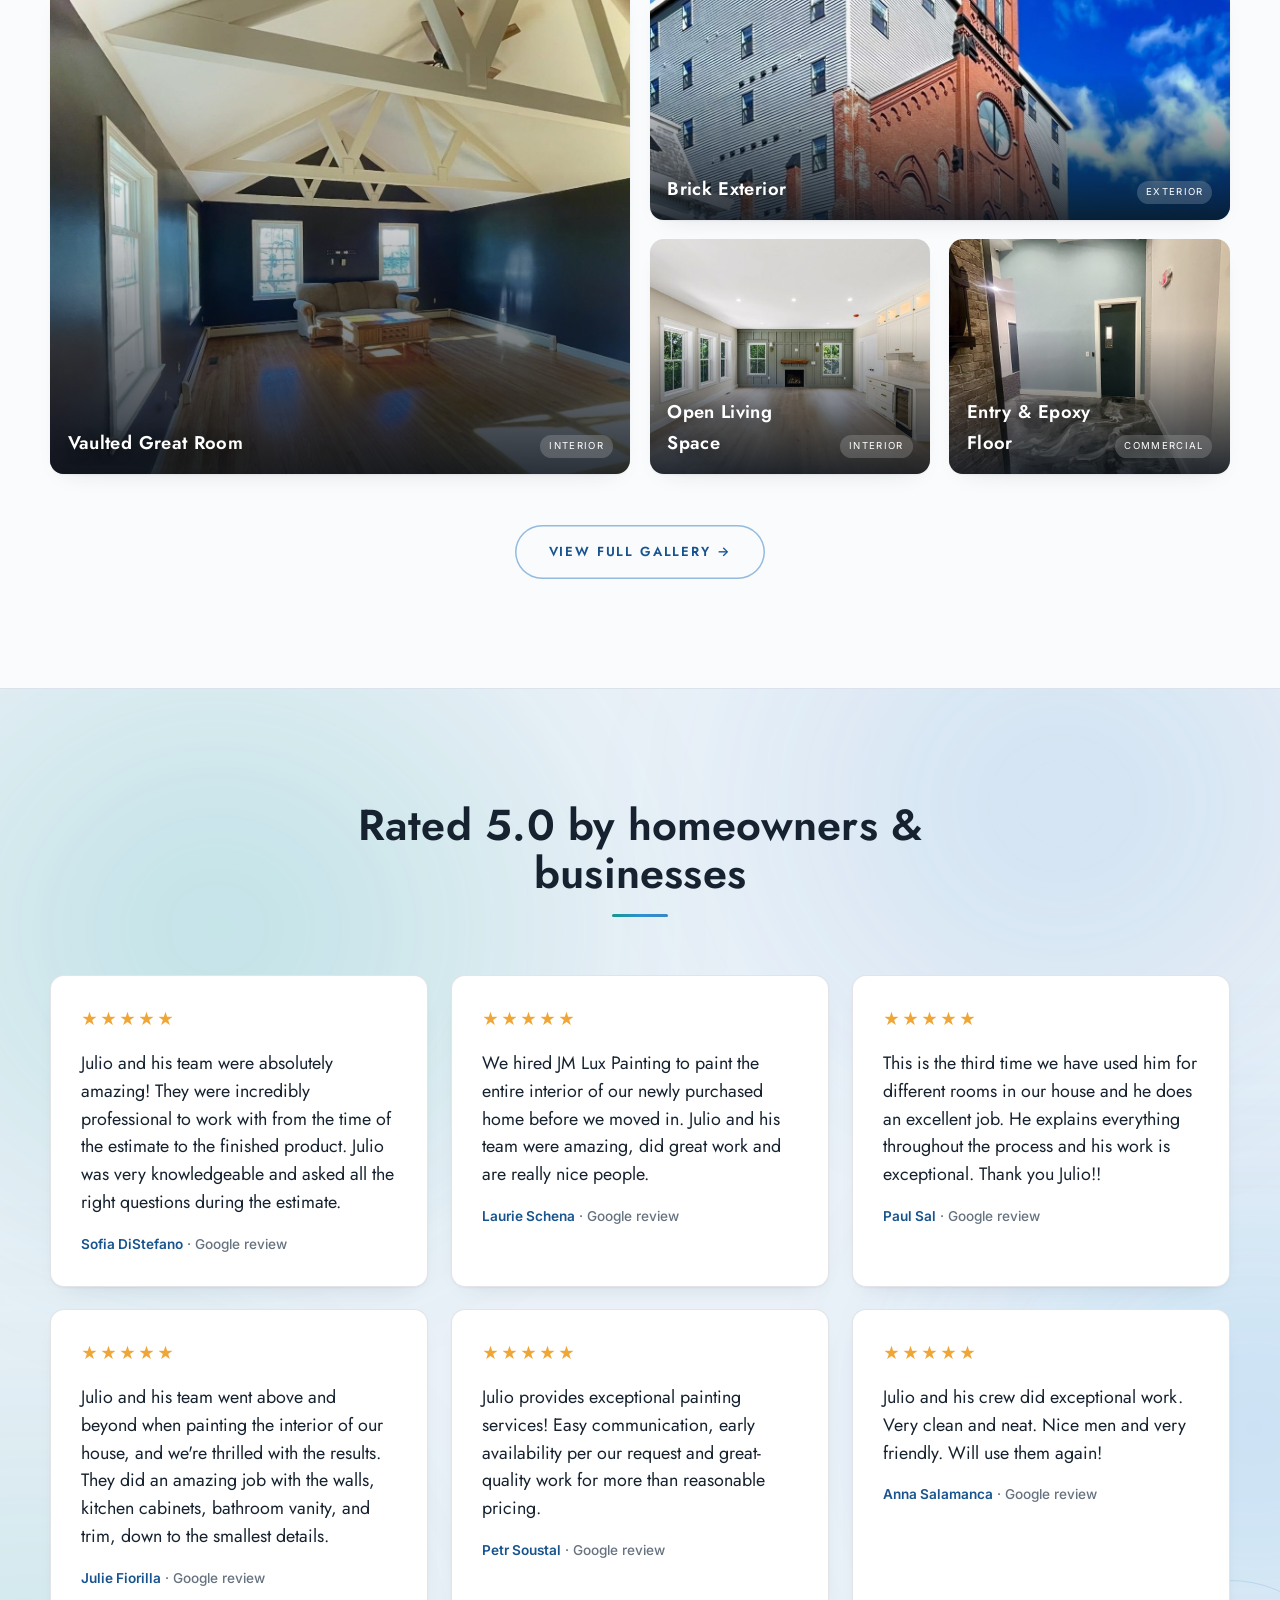
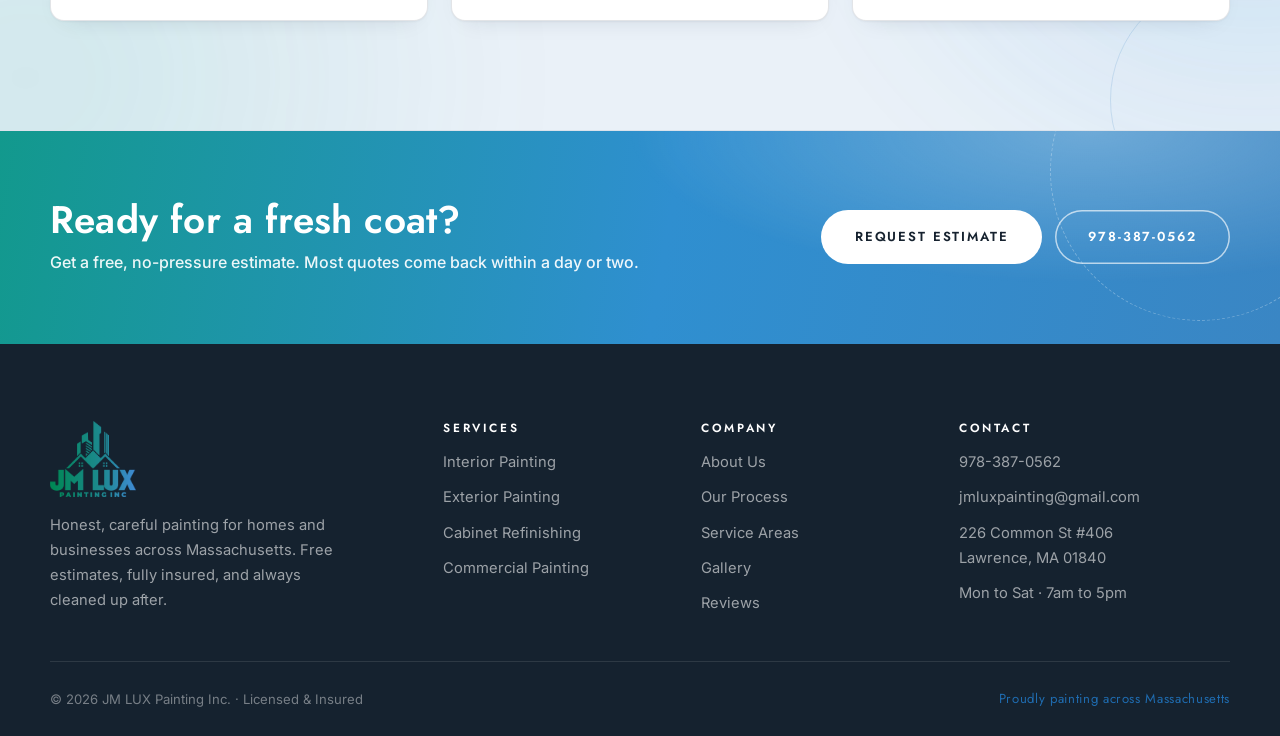
==== commit d788e18c: "Merge Service Areas page + Services enrichment (vibrant-wozniak) # Conflicts: #	services.html" ====
--- a/index.html
+++ b/index.html
@@ -51,6 +51,7 @@
         <ul class="nav-list" data-nav>
           <li><a href="index.html" aria-current="page">Home</a></li>
           <li><a href="services.html">Services</a></li>
+          <li><a href="areas.html">Areas</a></li>
           <li><a href="gallery.html">Gallery</a></li>
           <li><a href="contact.html">Contact</a></li>
         </ul>
@@ -73,6 +74,7 @@
     <ul>
       <li><a href="index.html" aria-current="page">Home</a></li>
       <li><a href="services.html">Services</a></li>
+      <li><a href="areas.html">Areas</a></li>
       <li><a href="gallery.html">Gallery</a></li>
       <li><a href="contact.html">Contact</a></li>
     </ul>
@@ -311,7 +313,7 @@
       </div>
       <div class="footer-col">
         <h4>Company</h4>
-        <ul><li><a href="contact.html#about">About Us</a></li><li><a href="services.html#process">Our Process</a></li><li><a href="gallery.html">Gallery</a></li><li><a href="index.html#reviews">Reviews</a></li></ul>
+        <ul><li><a href="contact.html#about">About Us</a></li><li><a href="services.html#process">Our Process</a></li><li><a href="areas.html">Service Areas</a></li><li><a href="gallery.html">Gallery</a></li><li><a href="index.html#reviews">Reviews</a></li></ul>
       </div>
       <div class="footer-col">
         <h4>Contact</h4>
@@ -328,6 +330,6 @@
     <svg viewBox="0 0 24 24" fill="none" stroke="currentColor" stroke-width="2" aria-hidden="true"><path d="m18 15-6-6-6 6"/></svg>
   </a>
 
-  <script src="assets/js/main.js?v=5" defer></script>
+  <script src="assets/js/main.js?v=13" defer></script>
 </body>
 </html>
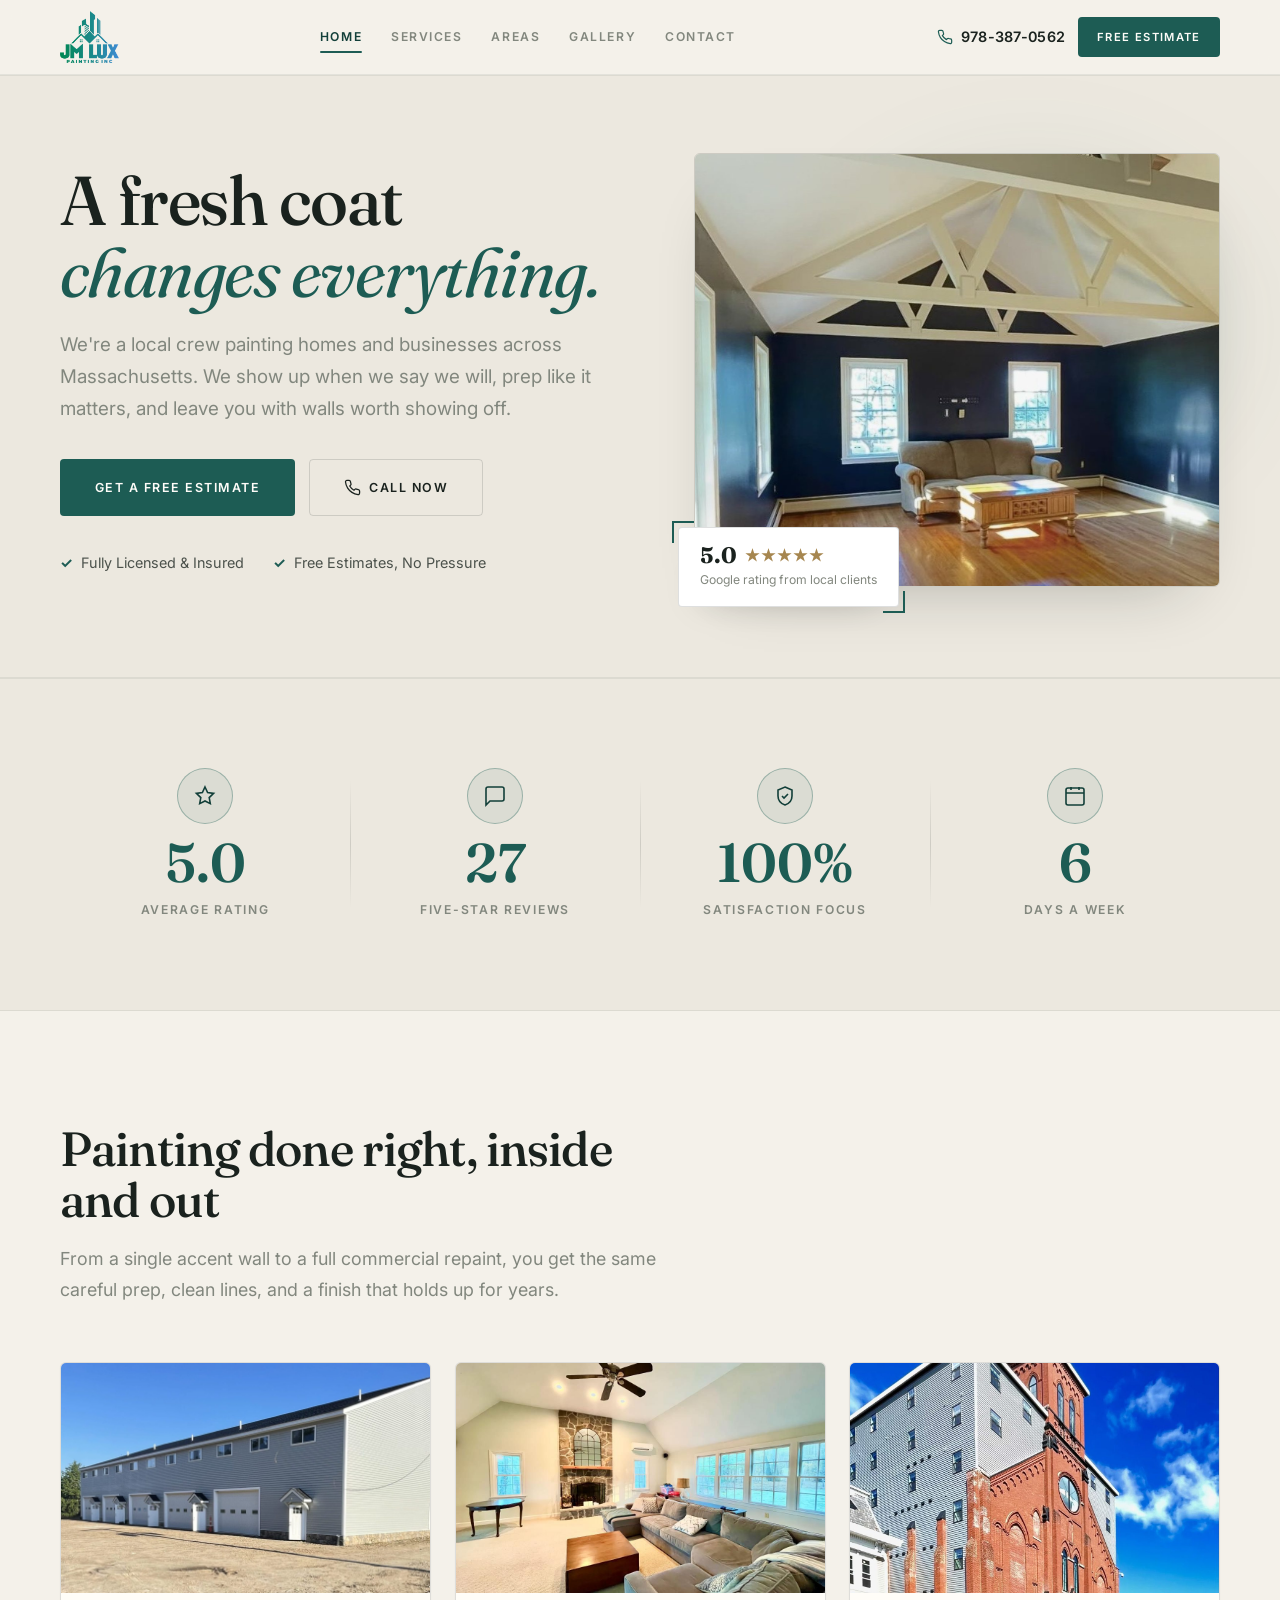
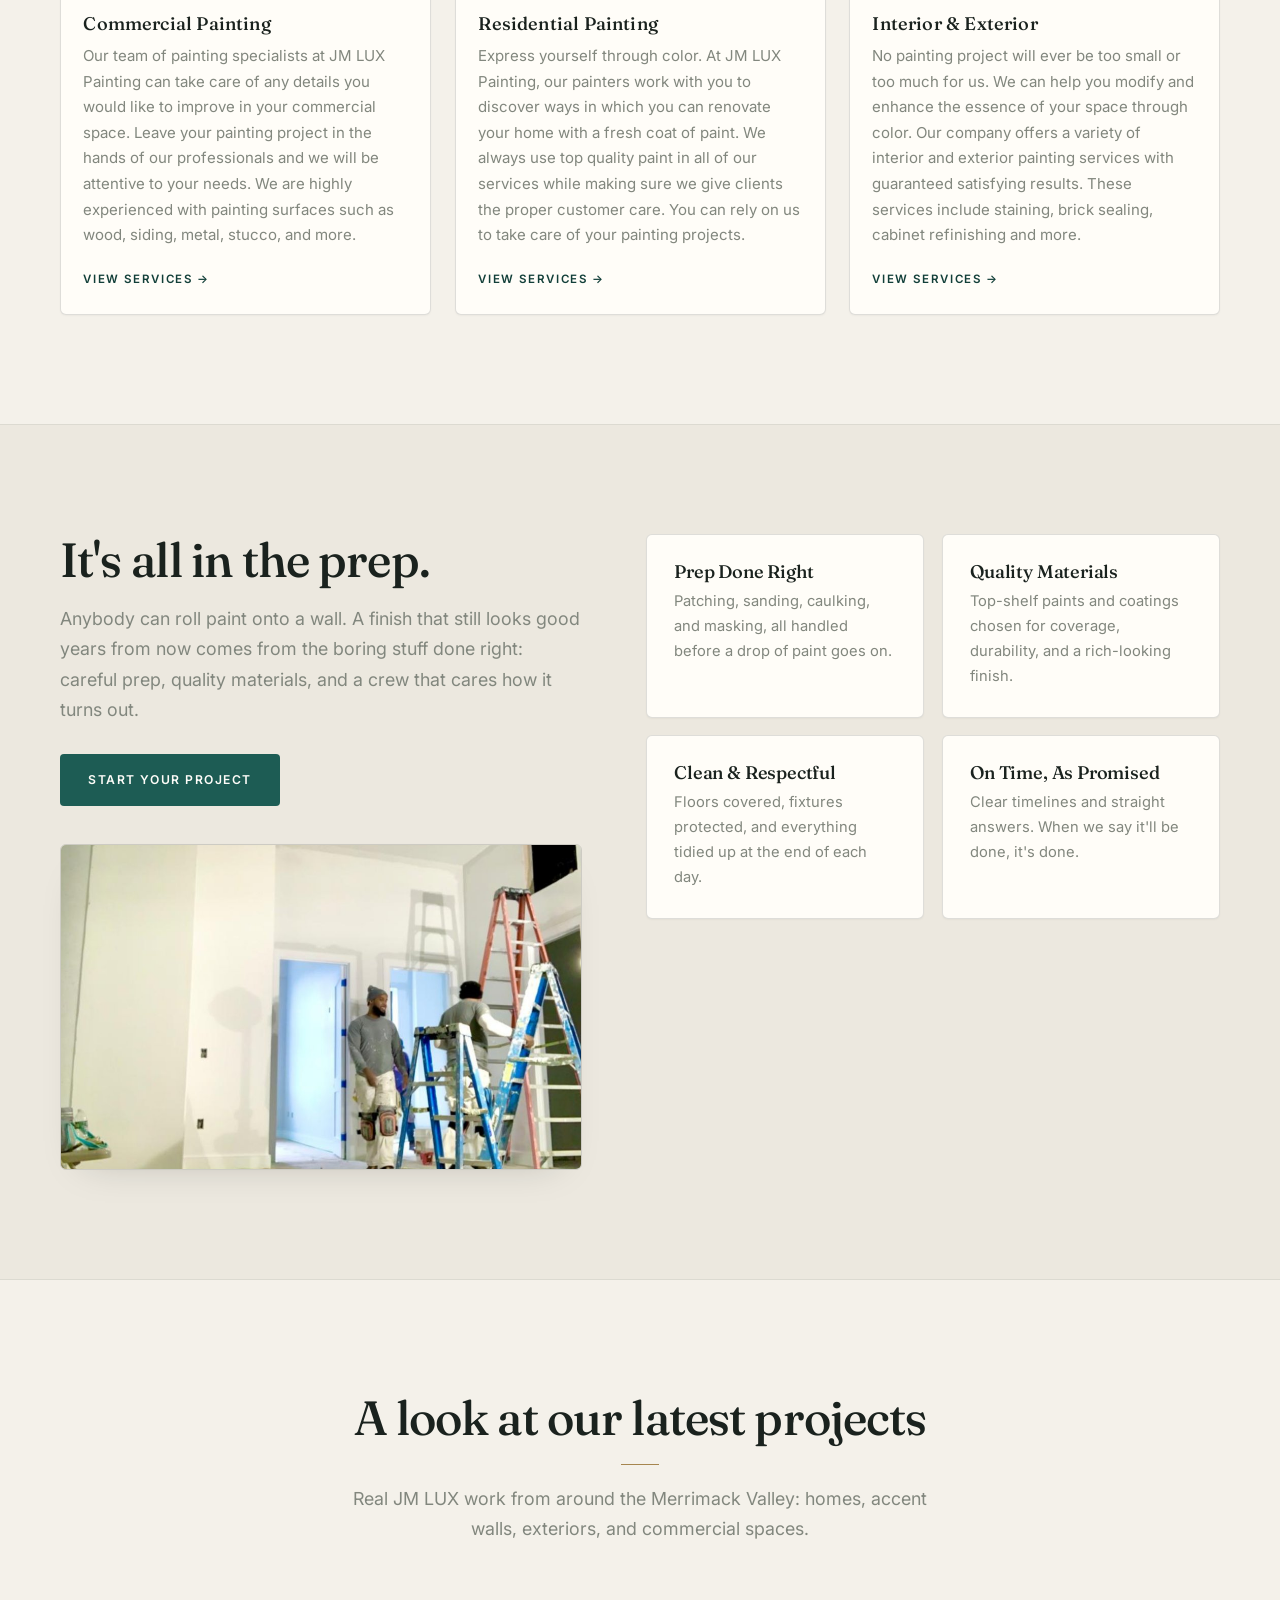
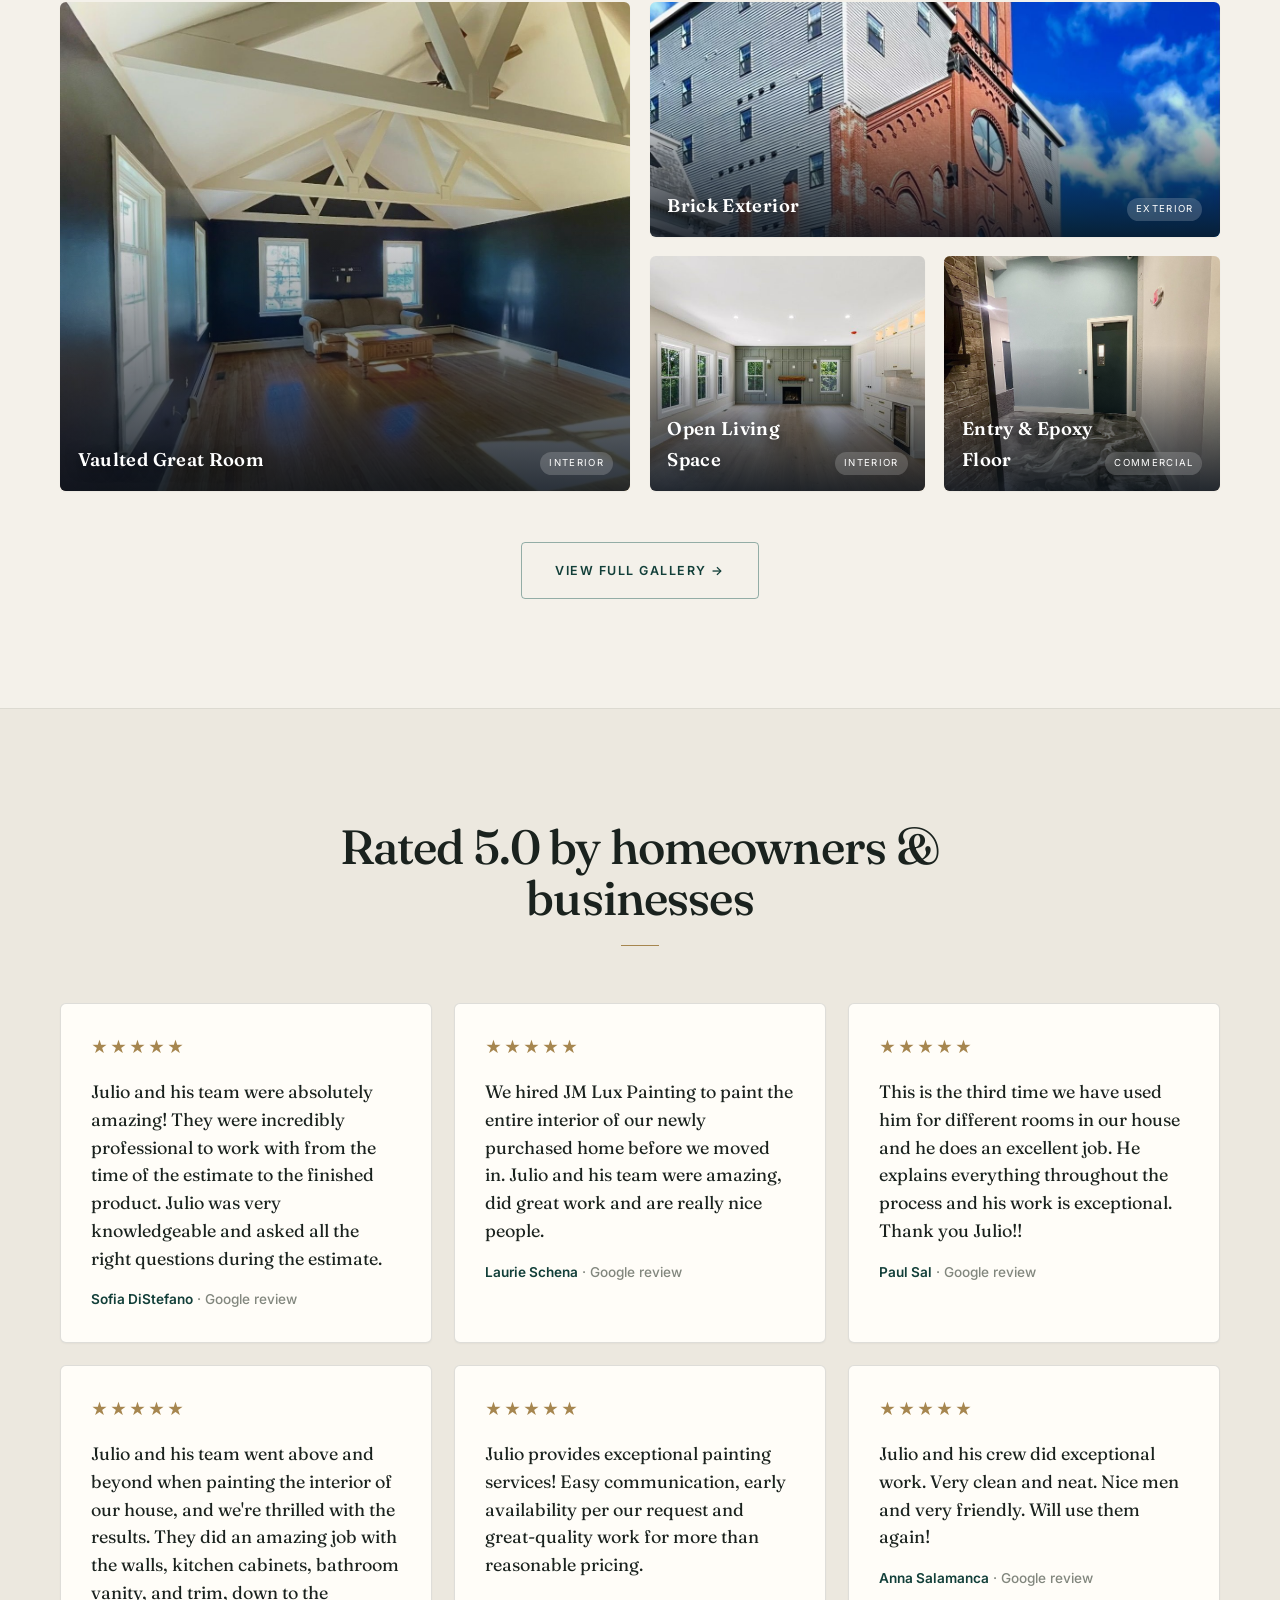
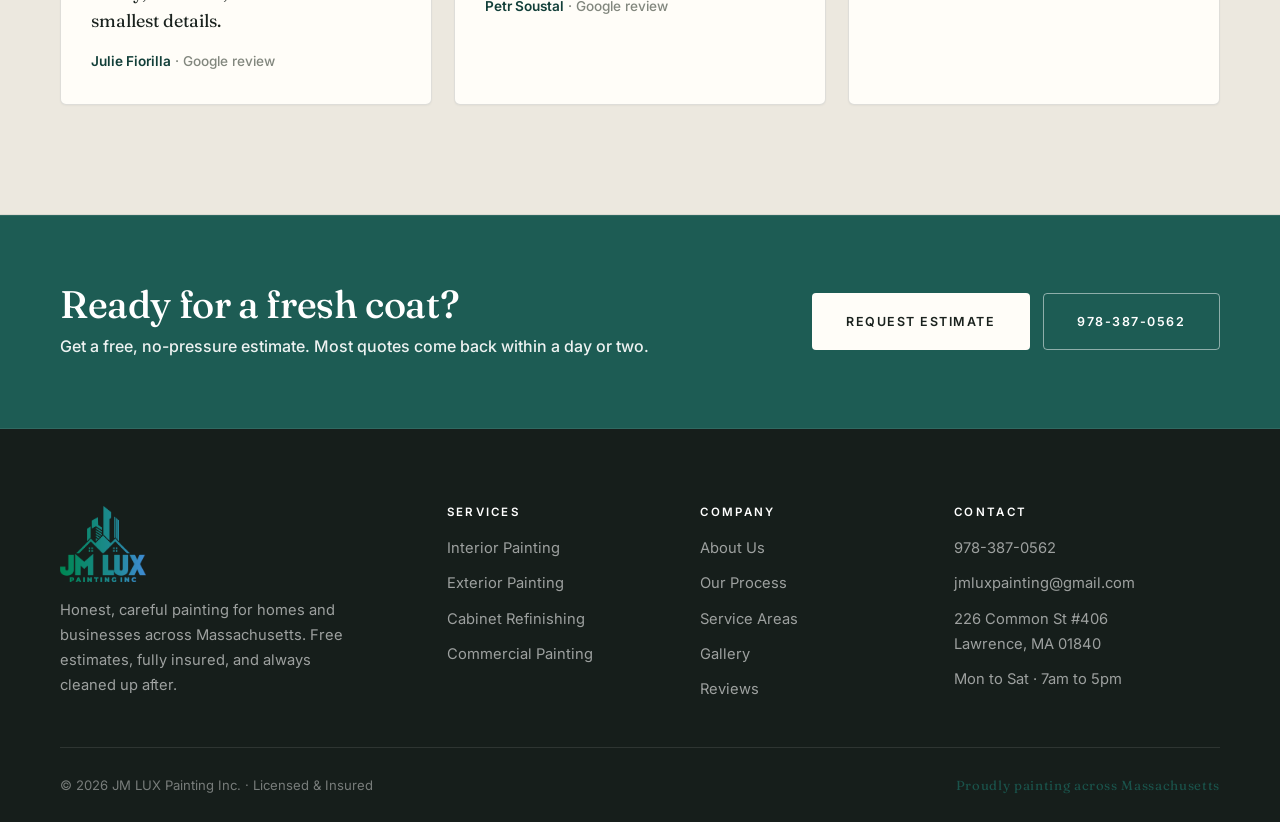
==== commit 730174e1: "Sitewide premium revamp: warm editorial design language Move away from the bright multi-stop gradien" ====
--- a/index.html
+++ b/index.html
@@ -16,8 +16,8 @@
   <link rel="icon" href="assets/img/favicon.svg" type="image/svg+xml" />
   <link rel="preconnect" href="https://fonts.googleapis.com" />
   <link rel="preconnect" href="https://fonts.gstatic.com" crossorigin />
-  <link href="https://fonts.googleapis.com/css2?family=Jost:ital,wght@0,400;0,500;0,600;0,700;1,500&family=Inter:wght@400;500;600;700&display=swap" rel="stylesheet" />
-  <link rel="stylesheet" href="assets/css/styles.css?v=13" />
+  <link href="https://fonts.googleapis.com/css2?family=Fraunces:ital,opsz,wght@0,9..144,400;0,9..144,500;0,9..144,600;1,9..144,400;1,9..144,500&family=Inter:wght@400;500;600;700&display=swap" rel="stylesheet" />
+  <link rel="stylesheet" href="assets/css/styles.css?v=15" />
 
   <script type="application/ld+json">
   {
--- a/assets/css/styles.css
+++ b/assets/css/styles.css
@@ -1,40 +1,42 @@
 /* =====================================================================
-   JM LUX Painting styles — light theme
-   Clean white surfaces, logo-blue accents, soft rounded cards
-   Type: Jost (display) · Inter (text)
+   JM LUX Painting styles
+   Warm editorial light theme — bone paper, deep ink, one petrol accent
+   Type: Fraunces (serif display) · Inter (sans UI/body)
    ===================================================================== */
 
 :root {
-  /* logo blue accent (teal->blue, pulled from the JM LUX logo) */
-  --gold:      #2f7cc2;   /* primary accent — readable on white */
-  --gold-2:    #1f6cb0;   /* deeper accent for links / icons / hovers */
-  --gold-deep: #17548f;
-  --gold-grad: linear-gradient(100deg, #12998d 0%, #2f8fd0 52%, #3a86c4 100%);
-  --brand-grad: var(--gold-grad);
-
-  /* light surfaces */
-  --bg:        #fafbfc;   /* body */
-  --bg-2:      #ffffff;   /* cards */
-  --bg-deep:   #eaf1f8;   /* tinted feature sections + page-hero */
-  --bg-cloud:  #f2f5f9;   /* secondary tint */
-  --bg-deepest:#15222f;   /* footer (stays dark to ground the page) */
-
-  --heading:   #16222f;
-  --text:      #3d4856;
-  --text-soft: #66727f;
-  --line:      rgba(20,38,58,.12);
-  --line-soft: rgba(20,38,58,.07);
-
-  --maxw: 1180px;
+  /* single, restrained accent — a deep petrol teal that bridges the
+     logo's teal-blue without the rainbow gradient */
+  --gold:      #1d5c54;   /* primary accent */
+  --gold-2:    #1a534b;   /* hovers / links */
+  --gold-deep: #123f39;   /* darkest accent */
+  --gold-grad: var(--gold);   /* kept for back-compat; now a flat color */
+  --brand-grad: var(--gold);
+  --brass:     #a6864f;   /* warm micro-accent: ratings, fine rules */
+
+  /* warm paper surfaces */
+  --bg:        #f4f1ea;   /* body — warm bone */
+  --bg-2:      #fffdf8;   /* cards — warm white */
+  --bg-deep:   #ece8df;   /* tinted feature sections + page-hero */
+  --bg-cloud:  #efebe2;   /* secondary warm tint */
+  --bg-deepest:#161e1b;   /* footer — deep warm ink */
+
+  --heading:   #1a221e;
+  --text:      #4c524c;
+  --text-soft: #82877e;
+  --line:      rgba(26,34,30,.14);
+  --line-soft: rgba(26,34,30,.07);
+
+  --maxw: 1160px;
   --gutter: clamp(1.2rem, 4vw, 2.5rem);
-  --radius: 14px;
-  --radius-sm: 9px;
-  --shadow-sm: 0 1px 2px rgba(20,38,58,.05), 0 10px 24px -16px rgba(20,38,58,.18);
-  --shadow:    0 24px 50px -28px rgba(20,38,58,.30);
-  --shadow-lg: 0 38px 80px -36px rgba(20,38,58,.34);
+  --radius: 6px;
+  --radius-sm: 4px;
+  --shadow-sm: 0 1px 2px rgba(22,30,26,.04);
+  --shadow:    0 16px 38px -26px rgba(22,30,26,.26);
+  --shadow-lg: 0 30px 64px -38px rgba(22,30,26,.32);
   --ease: cubic-bezier(.22,.61,.36,1);
   --font-sans: "Inter", system-ui, -apple-system, "Segoe UI", Roboto, sans-serif;
-  --font-display: "Jost", "Inter", system-ui, sans-serif;
+  --font-display: "Fraunces", Georgia, "Times New Roman", serif;
 }
 
 /* ---------- reset ---------- */
@@ -74,58 +76,58 @@
 :focus-visible { outline: 2px solid var(--gold); outline-offset: 3px; border-radius: 4px; }
 
 /* ---------- typography ---------- */
-h1, h2, h3, h4 { font-family: var(--font-display); font-weight: 600; line-height: 1.12; letter-spacing: .005em; color: var(--heading); }
-.section-title { font-size: clamp(1.85rem, 3.8vw, 2.7rem); font-weight: 600; }
+h1, h2, h3, h4 { font-family: var(--font-display); font-weight: 500; line-height: 1.1; letter-spacing: -.01em; color: var(--heading); }
+.section-title { font-size: clamp(2rem, 4.2vw, 3rem); font-weight: 500; line-height: 1.07; letter-spacing: -.018em; }
 .section-title--light { color: var(--heading); }
-.section-sub { margin-top: 1rem; color: var(--text-soft); font-size: clamp(1rem, 1.5vw, 1.1rem); max-width: 58ch; }
+.section-sub { margin-top: 1.15rem; color: var(--text-soft); font-size: clamp(1.02rem, 1.5vw, 1.12rem); line-height: 1.7; max-width: 56ch; }
 .section-sub--light { color: var(--text-soft); }
 
-.accent { background: var(--gold-grad); -webkit-background-clip: text; background-clip: text; color: transparent; }
+.accent { font-style: italic; font-weight: 400; color: var(--gold); }
 .check { color: var(--gold); font-weight: 700; }
 
-.eyebrow { display: inline-block; font-size: .72rem; font-weight: 600; letter-spacing: .26em; text-transform: uppercase; color: var(--gold); margin-bottom: .65rem; }
+.eyebrow { display: inline-block; font-family: var(--font-sans); font-size: .7rem; font-weight: 600; letter-spacing: .24em; text-transform: uppercase; color: var(--gold); margin-bottom: .85rem; }
 
 /* ---------- buttons ---------- */
 .btn {
-  --btn-bg: var(--heading); --btn-fg: #fff;
+  --btn-bg: var(--heading); --btn-fg: #fdfcf8;
   display: inline-flex; align-items: center; justify-content: center; gap: .55rem;
   background: var(--btn-bg); color: var(--btn-fg);
-  padding: .85rem 1.7rem; border-radius: 999px;
-  font-family: var(--font-display);
-  font-weight: 600; font-size: .8rem; letter-spacing: .14em; text-transform: uppercase;
-  transition: transform .25s var(--ease), box-shadow .25s var(--ease), filter .25s var(--ease), background .25s var(--ease), color .25s var(--ease);
+  padding: .9rem 1.7rem; border-radius: var(--radius-sm);
+  border: 1px solid transparent;
+  font-family: var(--font-sans);
+  font-weight: 600; font-size: .76rem; letter-spacing: .12em; text-transform: uppercase;
+  transition: background .25s var(--ease), color .25s var(--ease), border-color .25s var(--ease), box-shadow .25s var(--ease);
   white-space: nowrap;
 }
 .btn svg { width: 17px; height: 17px; }
-.btn:hover { transform: translateY(-2px); }
-.btn:active { transform: translateY(0); }
-.btn-sm { padding: .6rem 1.2rem; font-size: .72rem; }
-.btn-lg { padding: 1rem 2.1rem; font-size: .82rem; }
+.btn:active { transform: translateY(1px); }
+.btn-sm { padding: .6rem 1.15rem; font-size: .7rem; }
+.btn-lg { padding: 1.05rem 2.1rem; font-size: .78rem; }
 .btn-block { width: 100%; }
 
-.btn-gold { background: var(--gold-grad); --btn-fg: #fff; box-shadow: 0 14px 30px -14px rgba(47,124,194,.5); }
-.btn-gold:hover { box-shadow: 0 20px 40px -16px rgba(47,124,194,.6); filter: brightness(1.04); }
-.btn-ghost { --btn-bg: transparent; --btn-fg: var(--heading); box-shadow: inset 0 0 0 1.5px rgba(20,38,58,.22); }
-.btn-ghost:hover { --btn-bg: rgba(20,38,58,.04); box-shadow: inset 0 0 0 1.5px rgba(20,38,58,.4); }
-.btn-dark { --btn-bg: transparent; --btn-fg: var(--gold-deep); box-shadow: inset 0 0 0 1.5px rgba(47,124,194,.5); }
-.btn-dark:hover { --btn-bg: rgba(47,124,194,.08); box-shadow: inset 0 0 0 1.5px var(--gold); }
-.btn-white { --btn-bg: #fff; --btn-fg: var(--heading); }
-.btn-white:hover { box-shadow: 0 16px 36px -18px rgba(0,0,0,.35); }
-.btn-outline-light { --btn-bg: transparent; --btn-fg: #fff; box-shadow: inset 0 0 0 1.5px rgba(255,255,255,.65); }
-.btn-outline-light:hover { --btn-bg: rgba(255,255,255,.14); }
+.btn-gold { background: var(--gold); --btn-fg: #fdfcf8; }
+.btn-gold:hover { background: var(--gold-deep); }
+.btn-ghost { --btn-bg: transparent; --btn-fg: var(--heading); border-color: var(--line); }
+.btn-ghost:hover { --btn-bg: transparent; border-color: var(--heading); }
+.btn-dark { --btn-bg: transparent; --btn-fg: var(--gold-deep); border-color: rgba(29,92,84,.45); }
+.btn-dark:hover { --btn-bg: var(--gold); --btn-fg: #fdfcf8; border-color: var(--gold); }
+.btn-white { --btn-bg: #fffdf8; --btn-fg: var(--heading); }
+.btn-white:hover { box-shadow: var(--shadow); }
+.btn-outline-light { --btn-bg: transparent; --btn-fg: #fff; border-color: rgba(255,255,255,.5); }
+.btn-outline-light:hover { --btn-bg: rgba(255,255,255,.1); border-color: rgba(255,255,255,.85); }
 
 /* ---------- header ---------- */
 .site-header {
   position: sticky; top: 0; z-index: 100;
-  background: rgba(255,255,255,.82);
-  backdrop-filter: saturate(160%) blur(12px);
+  background: rgba(244,241,234,.85);
+  backdrop-filter: saturate(120%) blur(9px);
   border-bottom: 1px solid var(--line-soft);
-  transition: background .35s var(--ease), box-shadow .35s var(--ease);
-}
-.header-inner { display: flex; align-items: center; justify-content: space-between; gap: 1rem; padding-block: .65rem; }
+  transition: background .35s var(--ease), box-shadow .35s var(--ease), border-color .35s var(--ease);
+}
+.header-inner { display: flex; align-items: center; justify-content: space-between; gap: 1rem; padding-block: .7rem; }
 .site-header.is-stuck {
-  background: rgba(255,255,255,.95);
-  box-shadow: 0 10px 30px -22px rgba(20,38,58,.5);
+  background: rgba(244,241,234,.97);
+  box-shadow: 0 1px 0 var(--line-soft), 0 16px 30px -28px rgba(22,30,26,.5);
 }
 
 /* logo lockup */
@@ -136,8 +138,8 @@
 .nav-list { display: flex; gap: .2rem; }
 .nav-list a {
   position: relative; display: block; padding: .55rem .8rem;
-  font-family: var(--font-display);
-  font-weight: 600; font-size: .78rem; letter-spacing: .14em; text-transform: uppercase;
+  font-family: var(--font-sans);
+  font-weight: 600; font-size: .76rem; letter-spacing: .13em; text-transform: uppercase;
   color: var(--text-soft);
   transition: color .25s var(--ease);
 }
@@ -146,7 +148,7 @@
 .nav-list a[aria-current="page"]::after { content: ""; position: absolute; left: .8rem; right: .8rem; bottom: .22rem; height: 2px; background: var(--gold-grad); border-radius: 2px; }
 
 .header-actions { display: flex; align-items: center; gap: .8rem; }
-.phone-link { display: inline-flex; align-items: center; gap: .5rem; font-family: var(--font-display); font-weight: 600; font-size: .92rem; letter-spacing: .03em; color: var(--heading); transition: color .25s var(--ease); }
+.phone-link { display: inline-flex; align-items: center; gap: .5rem; font-family: var(--font-sans); font-weight: 600; font-size: .9rem; letter-spacing: .01em; color: var(--heading); transition: color .25s var(--ease); }
 .phone-link svg { width: 16px; height: 16px; color: var(--gold); }
 .phone-link:hover { color: var(--gold-deep); }
 
@@ -169,7 +171,7 @@
 body.menu-open { overflow: hidden; }
 body.menu-open .mobile-nav { transform: translateY(0); }
 .mobile-nav ul { display: flex; flex-direction: column; gap: .2rem; }
-.mobile-nav ul a { font-family: var(--font-display); font-size: 1.55rem; font-weight: 500; letter-spacing: .04em; text-transform: uppercase; color: var(--heading); padding: .55rem 0; border-bottom: 1px solid var(--line-soft); }
+.mobile-nav ul a { font-family: var(--font-display); font-size: 1.7rem; font-weight: 500; letter-spacing: -.01em; color: var(--heading); padding: .5rem 0; border-bottom: 1px solid var(--line-soft); }
 .mobile-nav ul a[aria-current="page"] { color: var(--gold-deep); }
 .mobile-nav .btn { margin-top: 1rem; }
 .phone-link--lg { color: var(--heading); font-size: 1rem; justify-content: center; }
@@ -179,16 +181,16 @@
 .hero { position: relative; isolation: isolate; overflow: hidden; padding: clamp(3.5rem, 6vw, 6rem) 0 clamp(4rem, 7vw, 6.5rem); }
 .hero > .container { position: relative; z-index: 2; }
 .hero-grid { display: grid; grid-template-columns: 1.04fr .96fr; gap: clamp(2.4rem, 5vw, 4.8rem); align-items: center; }
-.hero-title { font-size: clamp(2.5rem, 5vw, 4rem); font-weight: 600; line-height: 1.05; color: var(--heading); }
+.hero-title { font-size: clamp(2.6rem, 5.4vw, 4.4rem); font-weight: 500; line-height: 1.04; letter-spacing: -.022em; color: var(--heading); }
 .hero-lead { margin-top: 1.3rem; font-size: clamp(1.04rem, 1.6vw, 1.18rem); color: var(--text-soft); max-width: 50ch; }
 .hero-cta { display: flex; flex-wrap: wrap; gap: .9rem; margin-top: 2.1rem; }
 .hero-badges { display: flex; flex-wrap: wrap; gap: .8rem 1.8rem; margin-top: 2.2rem; font-size: .9rem; color: var(--text); }
 .hero-badges li { display: inline-flex; align-items: center; gap: .5rem; }
 .hero-badges .check { color: var(--gold); }
-.stars { color: #f0a637; letter-spacing: 2px; }
+.stars { color: var(--brass); letter-spacing: 2px; }
 
 .hero-media { position: relative; }
-.hero-media::before { content: ""; position: absolute; inset: -10%; z-index: -1; background: radial-gradient(55% 55% at 62% 42%, rgba(47,143,208,.22), transparent 70%); filter: blur(44px); }
+.hero-media::before { content: ""; position: absolute; inset: -10%; z-index: -1; background: radial-gradient(55% 55% at 62% 42%, rgba(29,92,84,.22), transparent 70%); filter: blur(44px); }
 .hero-media-frame { border-radius: var(--radius); overflow: hidden; border: 1px solid var(--line); box-shadow: var(--shadow-lg); aspect-ratio: 4 / 3.3; }
 .hero-media-frame img { width: 100%; height: 100%; object-fit: cover; }
 .hero-rating { position: absolute; left: -16px; bottom: -20px; background: #fff; border: 1px solid var(--line); border-radius: var(--radius-sm); padding: .95rem 1.3rem; box-shadow: var(--shadow); display: grid; gap: .15rem; }
@@ -207,42 +209,8 @@
   color: var(--text);
 }
 
-/* ---------- animated paint-bleed background ----------
-   Soft blurred brand-color blobs drifting like paint in water. Kept very
-   subtle on the light theme. Transform-only animation, GPU-cheap. */
-.section--ink::before, .section--ink::after,
-.page-hero::before, .page-hero::after {
-  content: ""; position: absolute; inset: -25%; z-index: -1;
-  background-repeat: no-repeat; pointer-events: none;
-  filter: blur(72px) saturate(120%);
-  will-change: transform;
-}
-.section--ink::before, .page-hero::before {
-  background:
-    radial-gradient(38% 42% at 28% 32%, rgba(17,154,144,.28), transparent 64%),
-    radial-gradient(36% 40% at 82% 64%, rgba(47,143,208,.26), transparent 64%);
-  opacity: .7;
-  animation: paint-a 34s ease-in-out infinite alternate;
-}
-.section--ink::after, .page-hero::after {
-  background:
-    radial-gradient(34% 38% at 72% 24%, rgba(58,134,196,.24), transparent 64%),
-    radial-gradient(40% 44% at 18% 80%, rgba(17,154,144,.2), transparent 64%);
-  opacity: .6;
-  animation: paint-b 46s ease-in-out infinite alternate;
-}
-@keyframes paint-a {
-  0%   { transform: translate3d(-3%, -2%, 0) scale(1.05) rotate(0deg); }
-  100% { transform: translate3d(4%, 3%, 0) scale(1.2) rotate(9deg); }
-}
-@keyframes paint-b {
-  0%   { transform: translate3d(3%, 2%, 0) scale(1.14) rotate(0deg); }
-  100% { transform: translate3d(-4%, -3%, 0) scale(1.03) rotate(-11deg); }
-}
-@media (prefers-reduced-motion: reduce) {
-  .section--ink::before, .section--ink::after,
-  .page-hero::before, .page-hero::after { animation: none; }
-}
+/* Flat, calm tinted panels — the drifting paint blobs were removed for a
+   quieter, more editorial feel. */
 .section--cloud { background: var(--bg-cloud); border-block: 1px solid var(--line-soft); }
 .section-head { max-width: 640px; margin-bottom: clamp(2.6rem, 5vw, 3.6rem); }
 .section-head .section-title { margin-top: .2rem; }
@@ -256,19 +224,19 @@
 .services-grid { grid-template-columns: repeat(4, 1fr); }
 .feature-grid { display: grid; grid-template-columns: repeat(3, 1fr); gap: 1.5rem; }
 .service-card { display: flex; flex-direction: column; padding: 0; }
-.service-card:hover { transform: translateY(-6px); box-shadow: var(--shadow); border-color: rgba(47,124,194,.4); }
+.service-card:hover { transform: translateY(-6px); box-shadow: var(--shadow); border-color: rgba(29,92,84,.4); }
 .svc-media { aspect-ratio: 16 / 10; overflow: hidden; flex: none; }
 .svc-media img { width: 100%; height: 100%; object-fit: cover; transition: transform .6s var(--ease); }
 .service-card:hover .svc-media img { transform: scale(1.07); }
 .svc-body { padding: 1.3rem 1.4rem 1.5rem; display: flex; flex-direction: column; gap: .55rem; flex: 1; }
-.card-link { margin-top: auto; padding-top: .85rem; color: var(--gold-deep); font-family: var(--font-display); font-weight: 600; font-size: .74rem; letter-spacing: .12em; text-transform: uppercase; transition: color .25s var(--ease); }
+.card-link { margin-top: auto; padding-top: .85rem; color: var(--gold-deep); font-family: var(--font-sans); font-weight: 600; font-size: .72rem; letter-spacing: .14em; text-transform: uppercase; transition: color .25s var(--ease); }
 .service-card:hover .card-link { color: var(--gold); }
 .service-card h3 { font-size: 1.14rem; letter-spacing: .01em; }
 .service-card p { color: var(--text-soft); font-size: .94rem; }
-.service-card--cta { background: linear-gradient(160deg, rgba(47,124,194,.12), rgba(47,124,194,.03)); border: 1px solid rgba(47,124,194,.4); justify-content: center; padding: 1.7rem; gap: .55rem; }
+.service-card--cta { background: linear-gradient(160deg, rgba(29,92,84,.12), rgba(29,92,84,.03)); border: 1px solid rgba(29,92,84,.4); justify-content: center; padding: 1.7rem; gap: .55rem; }
 .service-card--cta h3 { color: var(--heading); }
 .service-card--cta p { color: var(--text-soft); }
-.card-arrow { margin-top: auto; color: var(--gold-deep); font-family: var(--font-display); font-weight: 600; font-size: .82rem; letter-spacing: .12em; text-transform: uppercase; }
+.card-arrow { margin-top: auto; color: var(--gold-deep); font-family: var(--font-sans); font-weight: 600; font-size: .74rem; letter-spacing: .14em; text-transform: uppercase; }
 .service-card--cta:hover { transform: translateY(-6px); box-shadow: var(--shadow); border-color: var(--gold); }
 
 /* ---------- why us ---------- */
@@ -295,11 +263,14 @@
 .about-points li { display: flex; align-items: center; gap: .55rem; font-size: .95rem; font-weight: 500; color: var(--text); }
 
 /* ---------- process ---------- */
-.process { display: grid; grid-template-columns: repeat(4, 1fr); gap: 1.4rem; }
-.process-step { position: relative; background: var(--bg-2); border: 1px solid var(--line); border-radius: var(--radius); padding: 1.6rem 1.5rem; box-shadow: var(--shadow-sm); }
-.process-step::before { content: ""; position: absolute; top: 0; left: 1.5rem; right: 1.5rem; height: 3px; background: var(--line); border-radius: 3px; }
-.process-step:first-child::before { background: var(--gold-grad); }
-.process-num { display: grid; place-items: center; width: 46px; height: 46px; border-radius: 50%; background: rgba(47,124,194,.08); border: 1px solid rgba(47,124,194,.4); color: var(--gold-deep); font-family: var(--font-display); font-weight: 600; font-size: 1.15rem; margin-bottom: 1rem; }
+.process { display: grid; grid-template-columns: repeat(4, 1fr); gap: 1.4rem; list-style: none; margin: 0; padding: 0; }
+.process-step { position: relative; background: var(--bg-2); border: 1px solid var(--line); border-radius: var(--radius); padding: 1.9rem 1.6rem 1.7rem; box-shadow: var(--shadow-sm); overflow: hidden; transition: transform .35s var(--ease), box-shadow .35s var(--ease), border-color .35s var(--ease); }
+.process-step::before { content: ""; position: absolute; inset: 0 0 auto 0; height: 3px; background: var(--gold-grad); opacity: 0; transition: opacity .35s var(--ease); }
+.process-step:hover { transform: translateY(-6px); box-shadow: var(--shadow); border-color: rgba(29,92,84,.3); }
+.process-step:hover::before { opacity: 1; }
+.process-icon { display: grid; place-items: center; width: 56px; height: 56px; border-radius: 16px; background: var(--gold-grad); color: #fff; box-shadow: 0 12px 22px -12px rgba(29,92,84,.75); margin-bottom: 1.15rem; transition: transform .35s var(--ease); }
+.process-step:hover .process-icon { transform: scale(1.06) rotate(-3deg); }
+.process-icon svg { width: 27px; height: 27px; }
 .process-step h3 { font-size: 1.14rem; }
 .process-step p { color: var(--text-soft); font-size: .93rem; margin-top: .45rem; }
 .process-feature { margin: 0 auto clamp(2.4rem, 4vw, 3.4rem); max-width: 960px; border-radius: var(--radius); overflow: hidden; border: 1px solid var(--line); box-shadow: var(--shadow); aspect-ratio: 12 / 5; }
@@ -319,7 +290,7 @@
 .shot-cap .tag { font-size: .6rem; text-transform: uppercase; letter-spacing: .14em; background: rgba(255,255,255,.18); backdrop-filter: blur(4px); padding: .22rem .55rem; border-radius: 999px; color: #fff; }
 .shot .zoom { position: absolute; top: .8rem; right: .8rem; z-index: 2; width: 36px; height: 36px; display: grid; place-items: center; border-radius: 50%; background: rgba(255,255,255,.22); backdrop-filter: blur(6px); color: #fff; opacity: 0; transform: scale(.8); transition: all .3s var(--ease); }
 .shot .zoom svg { width: 18px; height: 18px; }
-.shot:hover { transform: translateY(-6px); box-shadow: 0 30px 56px -26px rgba(20,38,58,.5), 0 0 0 1px rgba(47,124,194,.4); }
+.shot:hover { transform: translateY(-6px); box-shadow: 0 30px 56px -26px rgba(26,34,30,.5), 0 0 0 1px rgba(29,92,84,.4); }
 .shot:hover img { transform: scale(1.06); }
 .shot:hover::after { opacity: 1; }
 .shot:hover .shot-cap { transform: translateY(0); }
@@ -355,25 +326,27 @@
 .review figcaption b { color: var(--gold-deep); font-weight: 600; }
 
 /* ---------- cta banner ---------- */
-.cta-banner { background: var(--gold-grad); color: #fff; position: relative; overflow: hidden; }
-.cta-banner::after { content: ""; position: absolute; inset: 0; background: radial-gradient(60% 120% at 85% 0%, rgba(255,255,255,.28), transparent 60%); pointer-events: none; }
+.cta-banner { background: var(--gold); color: #fff; position: relative; overflow: hidden; border-block: 1px solid rgba(255,255,255,.08); }
 .cta-inner { position: relative; display: flex; flex-wrap: wrap; align-items: center; justify-content: space-between; gap: 1.6rem; padding-block: clamp(2.8rem, 6vw, 4.2rem); }
 .cta-inner h2 { font-size: clamp(1.7rem, 3.2vw, 2.4rem); color: #fff; }
 .cta-inner p { margin-top: .5rem; color: rgba(255,255,255,.92); font-weight: 500; }
 .cta-actions { display: flex; flex-wrap: wrap; gap: .8rem; }
 
 /* ---------- contact ---------- */
-.contact-layout { display: grid; grid-template-columns: 1fr 1.05fr; gap: clamp(2.2rem, 5vw, 4rem); align-items: start; }
-.contact-list { display: grid; gap: 1.1rem; margin-top: 2rem; }
+.contact-layout { display: grid; grid-template-columns: .92fr 1.08fr; gap: clamp(1.4rem, 3vw, 2rem); align-items: start; }
+.contact-info { padding: clamp(1.7rem, 3vw, 2.3rem); }
+.contact-list { display: grid; gap: 1.25rem; }
 .contact-list li { display: flex; gap: .9rem; align-items: flex-start; }
-.ci-ico { display: grid; place-items: center; width: 46px; height: 46px; flex: none; border-radius: 50%; background: rgba(47,124,194,.08); color: var(--gold-deep); border: 1px solid rgba(47,124,194,.35); }
+.ci-ico { display: grid; place-items: center; width: 46px; height: 46px; flex: none; border-radius: 50%; background: rgba(29,92,84,.08); color: var(--gold-deep); border: 1px solid rgba(29,92,84,.35); }
 .ci-ico svg { width: 20px; height: 20px; }
 .ci-label { display: block; font-size: .66rem; text-transform: uppercase; letter-spacing: .2em; color: var(--gold-deep); font-weight: 600; }
 .contact-list a, .contact-list div > span:last-child { font-weight: 500; color: var(--text); }
 .contact-list a:hover { color: var(--gold-deep); }
 
-.social-row { display: flex; gap: .7rem; margin-top: 1.9rem; }
-.social-link { display: grid; place-items: center; width: 44px; height: 44px; border-radius: var(--radius-sm); background: #fff; border: 1px solid var(--line); color: var(--heading); transition: transform .25s var(--ease), background .25s var(--ease), color .25s var(--ease), border-color .25s var(--ease); }
+.contact-social { margin-top: 1.7rem; padding-top: 1.6rem; border-top: 1px solid var(--line-soft); }
+.contact-social .ci-label { margin-bottom: .75rem; }
+.social-row { display: flex; gap: .7rem; }
+.social-link { display: grid; place-items: center; width: 44px; height: 44px; border-radius: var(--radius-sm); background: var(--bg-cloud); border: 1px solid var(--line); color: var(--heading); transition: transform .25s var(--ease), background .25s var(--ease), color .25s var(--ease), border-color .25s var(--ease); }
 .social-link svg { width: 20px; height: 20px; }
 .social-link:hover { transform: translateY(-3px); background: var(--gold); color: #fff; border-color: transparent; }
 
@@ -387,7 +360,7 @@
 .field label { font-size: .68rem; font-weight: 600; letter-spacing: .16em; text-transform: uppercase; color: var(--text-soft); }
 .field input, .field select, .field textarea { width: 100%; padding: .85rem .95rem; border-radius: var(--radius-sm); background: #fff; border: 1px solid var(--line); color: var(--text); transition: border-color .2s var(--ease), box-shadow .2s var(--ease), background .2s var(--ease); }
 .field textarea { resize: vertical; min-height: 120px; }
-.field input:focus, .field select:focus, .field textarea:focus { outline: none; border-color: var(--gold); background: #fff; box-shadow: 0 0 0 3px rgba(47,124,194,.14); }
+.field input:focus, .field select:focus, .field textarea:focus { outline: none; border-color: var(--gold); background: #fff; box-shadow: 0 0 0 3px rgba(29,92,84,.14); }
 .field input::placeholder, .field textarea::placeholder { color: #98a3b0; }
 .form-note { font-size: .82rem; color: var(--text-soft); text-align: center; }
 .form-note.is-success { color: #2e8b57; font-weight: 600; }
@@ -398,7 +371,7 @@
 .footer-grid { display: grid; grid-template-columns: 1.6fr 1fr 1fr 1.2fr; gap: 2rem; padding-bottom: 2.8rem; }
 .footer-logo { height: 76px; width: auto; margin-bottom: 1rem; }
 .footer-brand p { font-size: .92rem; max-width: 34ch; }
-.footer-col h4 { color: #fff; font-family: var(--font-display); font-size: .74rem; font-weight: 600; text-transform: uppercase; letter-spacing: .22em; margin-bottom: 1rem; }
+.footer-col h4 { color: #fff; font-family: var(--font-sans); font-size: .72rem; font-weight: 600; text-transform: uppercase; letter-spacing: .2em; margin-bottom: 1.1rem; }
 .footer-col ul { display: grid; gap: .65rem; font-size: .92rem; }
 .footer-col a:hover { color: var(--gold-2); }
 .footer-bottom { display: flex; flex-wrap: wrap; justify-content: space-between; gap: .6rem; padding: 1.6rem 0; border-top: 1px solid rgba(255,255,255,.1); font-size: .82rem; color: rgba(255,255,255,.42); }
@@ -426,9 +399,9 @@
 }
 .page-hero h1 { font-size: clamp(2.3rem, 5vw, 3.5rem); color: var(--heading); line-height: 1.06; }
 .page-hero .lead { margin-top: 1.1rem; color: var(--text-soft); max-width: 60ch; font-size: clamp(1rem, 1.6vw, 1.14rem); }
-.crumbs { display: flex; align-items: center; gap: .55rem; font-family: var(--font-display); font-size: .72rem; font-weight: 500; letter-spacing: .18em; text-transform: uppercase; color: var(--text-soft); margin-bottom: 1.2rem; }
+.crumbs { display: flex; align-items: center; gap: .55rem; font-family: var(--font-sans); font-size: .7rem; font-weight: 600; letter-spacing: .18em; text-transform: uppercase; color: var(--text-soft); margin-bottom: 1.4rem; }
 .crumbs a:hover { color: var(--gold-deep); }
-.crumbs span[aria-hidden] { color: rgba(20,38,58,.3); }
+.crumbs span[aria-hidden] { color: rgba(26,34,30,.3); }
 
 /* ---------- work teaser mosaic (home) ---------- */
 .work-teaser { display: grid; grid-template-columns: repeat(4, 1fr); grid-auto-rows: 235px; gap: 1.2rem; }
@@ -440,7 +413,7 @@
 .work-cap { position: absolute; left: 1.1rem; right: 1.1rem; bottom: 1rem; z-index: 2; display: flex; align-items: flex-end; justify-content: space-between; gap: .6rem; color: #fff; }
 .work-cap strong { font-family: var(--font-display); font-size: 1.15rem; font-weight: 600; letter-spacing: .02em; text-shadow: 0 2px 14px rgba(0,0,0,.55); }
 .work-cap .tag { font-size: .6rem; text-transform: uppercase; letter-spacing: .14em; background: rgba(255,255,255,.18); backdrop-filter: blur(4px); padding: .22rem .55rem; border-radius: 999px; color: #fff; }
-.work-thumb:hover { transform: translateY(-6px); box-shadow: 0 30px 56px -26px rgba(20,38,58,.5), 0 0 0 1px rgba(47,124,194,.4); }
+.work-thumb:hover { transform: translateY(-6px); box-shadow: 0 30px 56px -26px rgba(26,34,30,.5), 0 0 0 1px rgba(29,92,84,.4); }
 .work-thumb:hover img { transform: scale(1.06); }
 
 /* ---------- centered cta row ---------- */
@@ -450,13 +423,13 @@
    delight: geometric shapes, micro-interactions, motion
    ===================================================================== */
 
-/* ---- geometric decorations (decorative only, aria-hidden) ---- */
-.geo { position: absolute; z-index: 1; pointer-events: none; }
-.geo--ring { border: 1.5px solid rgba(47,124,194,.16); border-radius: 50%; }
-.geo--ring2 { border: 1.5px solid rgba(47,124,194,.12); border-radius: 50%; box-shadow: inset 0 0 0 12px rgba(47,124,194,.04); }
-.geo--dots { background-image: radial-gradient(rgba(47,124,194,.22) 1.5px, transparent 1.6px); background-size: 16px 16px; opacity: .8; }
-.geo--diamond { background: var(--gold-grad); border-radius: 4px; transform: rotate(45deg); box-shadow: 0 12px 28px -8px rgba(47,143,208,.45); }
-.geo--tri { width: 0 !important; height: 0 !important; border-left: 15px solid transparent; border-right: 15px solid transparent; border-bottom: 26px solid rgba(47,124,194,.16); }
+/* ---- geometric decorations removed for a more premium, uncluttered look ---- */
+.geo { display: none !important; }
+.geo--ring { border: 1.5px solid rgba(29,92,84,.16); border-radius: 50%; }
+.geo--ring2 { border: 1.5px solid rgba(29,92,84,.12); border-radius: 50%; box-shadow: inset 0 0 0 12px rgba(29,92,84,.04); }
+.geo--dots { background-image: radial-gradient(rgba(29,92,84,.22) 1.5px, transparent 1.6px); background-size: 16px 16px; opacity: .8; }
+.geo--diamond { background: var(--gold-grad); border-radius: 4px; transform: rotate(45deg); box-shadow: 0 12px 28px -8px rgba(29,92,84,.45); }
+.geo--tri { width: 0 !important; height: 0 !important; border-left: 15px solid transparent; border-right: 15px solid transparent; border-bottom: 26px solid rgba(29,92,84,.16); }
 
 @keyframes float-y { 0%,100% { transform: translateY(0); } 50% { transform: translateY(-20px); } }
 @keyframes float-yd { 0%,100% { transform: translateY(0) rotate(45deg); } 50% { transform: translateY(-16px) rotate(45deg); } }
@@ -470,53 +443,24 @@
 .section > .container, .stats > .container, .page-hero > .container,
 .cta-inner, .hero > .container { position: relative; z-index: 2; }
 
-/* ---- button gloss sweep ---- */
-.btn { position: relative; overflow: hidden; }
-.btn::after {
-  content: ""; position: absolute; top: 0; left: -130%; width: 55%; height: 100%; z-index: 0;
-  background: linear-gradient(100deg, transparent, rgba(255,255,255,.35), transparent);
-  transform: skewX(-20deg); pointer-events: none;
-}
-.btn:hover::after { animation: btn-sheen .85s var(--ease); }
-@keyframes btn-sheen { from { left: -130%; } to { left: 150%; } }
-
-/* ---- service card flourish ---- */
+/* clip the service-card image zoom; flourishes/gloss/shimmer were removed */
 .service-card { position: relative; overflow: hidden; }
-.service-card::before {
-  content: ""; position: absolute; top: 0; left: 0; right: 0; height: 3px; z-index: 3;
-  background: var(--gold-grad); transform: scaleX(0); transform-origin: left;
-  transition: transform .45s var(--ease);
-}
-.service-card:hover::before { transform: scaleX(1); }
-
-/* ---- hero / heading accent shimmer ---- */
-.hero-title .accent, .page-hero h1 .accent { background-size: 220% auto; animation: shimmer 7s linear infinite; }
-@keyframes shimmer { to { background-position: 220% center; } }
-@media (prefers-reduced-motion: reduce) { .hero-title .accent, .page-hero h1 .accent { animation: none; } }
 
 /* ---- stats band ---- */
 .stats { position: relative; overflow: hidden; padding: clamp(3.2rem, 6vw, 4.8rem) 0; }
 .stats-grid { display: grid; grid-template-columns: repeat(4, 1fr); }
 .stat { position: relative; display: grid; justify-items: center; text-align: center; gap: .55rem; padding: .8rem clamp(.5rem, 2vw, 1.6rem); }
-.stat + .stat::before { content: ""; position: absolute; left: 0; top: 14%; bottom: 14%; width: 1px; background: linear-gradient(transparent, rgba(20,38,58,.14), transparent); }
-.stat-ico { display: grid; place-items: center; width: 56px; height: 56px; border-radius: 50%; border: 1px solid rgba(47,124,194,.35); background: rgba(47,124,194,.08); color: var(--gold-deep); margin-bottom: .2rem; transition: transform .35s var(--ease); }
+.stat + .stat::before { content: ""; position: absolute; left: 0; top: 14%; bottom: 14%; width: 1px; background: linear-gradient(transparent, rgba(26,34,30,.14), transparent); }
+.stat-ico { display: grid; place-items: center; width: 56px; height: 56px; border-radius: 50%; border: 1px solid rgba(29,92,84,.35); background: rgba(29,92,84,.08); color: var(--gold-deep); margin-bottom: .2rem; transition: transform .35s var(--ease); }
 .stat-ico svg { width: 24px; height: 24px; }
 .stat:hover .stat-ico { transform: translateY(-3px); }
 .stat-num { font-family: var(--font-display); font-weight: 600; font-size: clamp(2.5rem, 4.8vw, 3.4rem); line-height: 1; background: var(--gold-grad); -webkit-background-clip: text; background-clip: text; color: transparent; }
 .stat-label { font-size: .76rem; font-weight: 600; letter-spacing: .14em; text-transform: uppercase; color: var(--text-soft); }
 
-/* ---- cta banner geometry ---- */
-.cta-banner::before {
-  content: ""; position: absolute; z-index: 0; width: 300px; height: 300px; right: -70px; top: -110px;
-  border-radius: 50%; border: 1.5px dashed rgba(255,255,255,.3);
-  animation: spin 60s linear infinite;
-}
-@media (prefers-reduced-motion: reduce) { .cta-banner::before { animation: none; } }
-
-/* ---- centered section-title flourish ---- */
+/* ---- centered section-title rule (thin, editorial) ---- */
 .section-head--center .section-title::after {
-  content: ""; display: block; width: 56px; height: 3px; margin: 1rem auto 0;
-  background: var(--gold-grad); border-radius: 3px;
+  content: ""; display: block; width: 38px; height: 1px; margin: 1.3rem auto 0;
+  background: var(--brass);
 }
 
 /* =====================================================================
